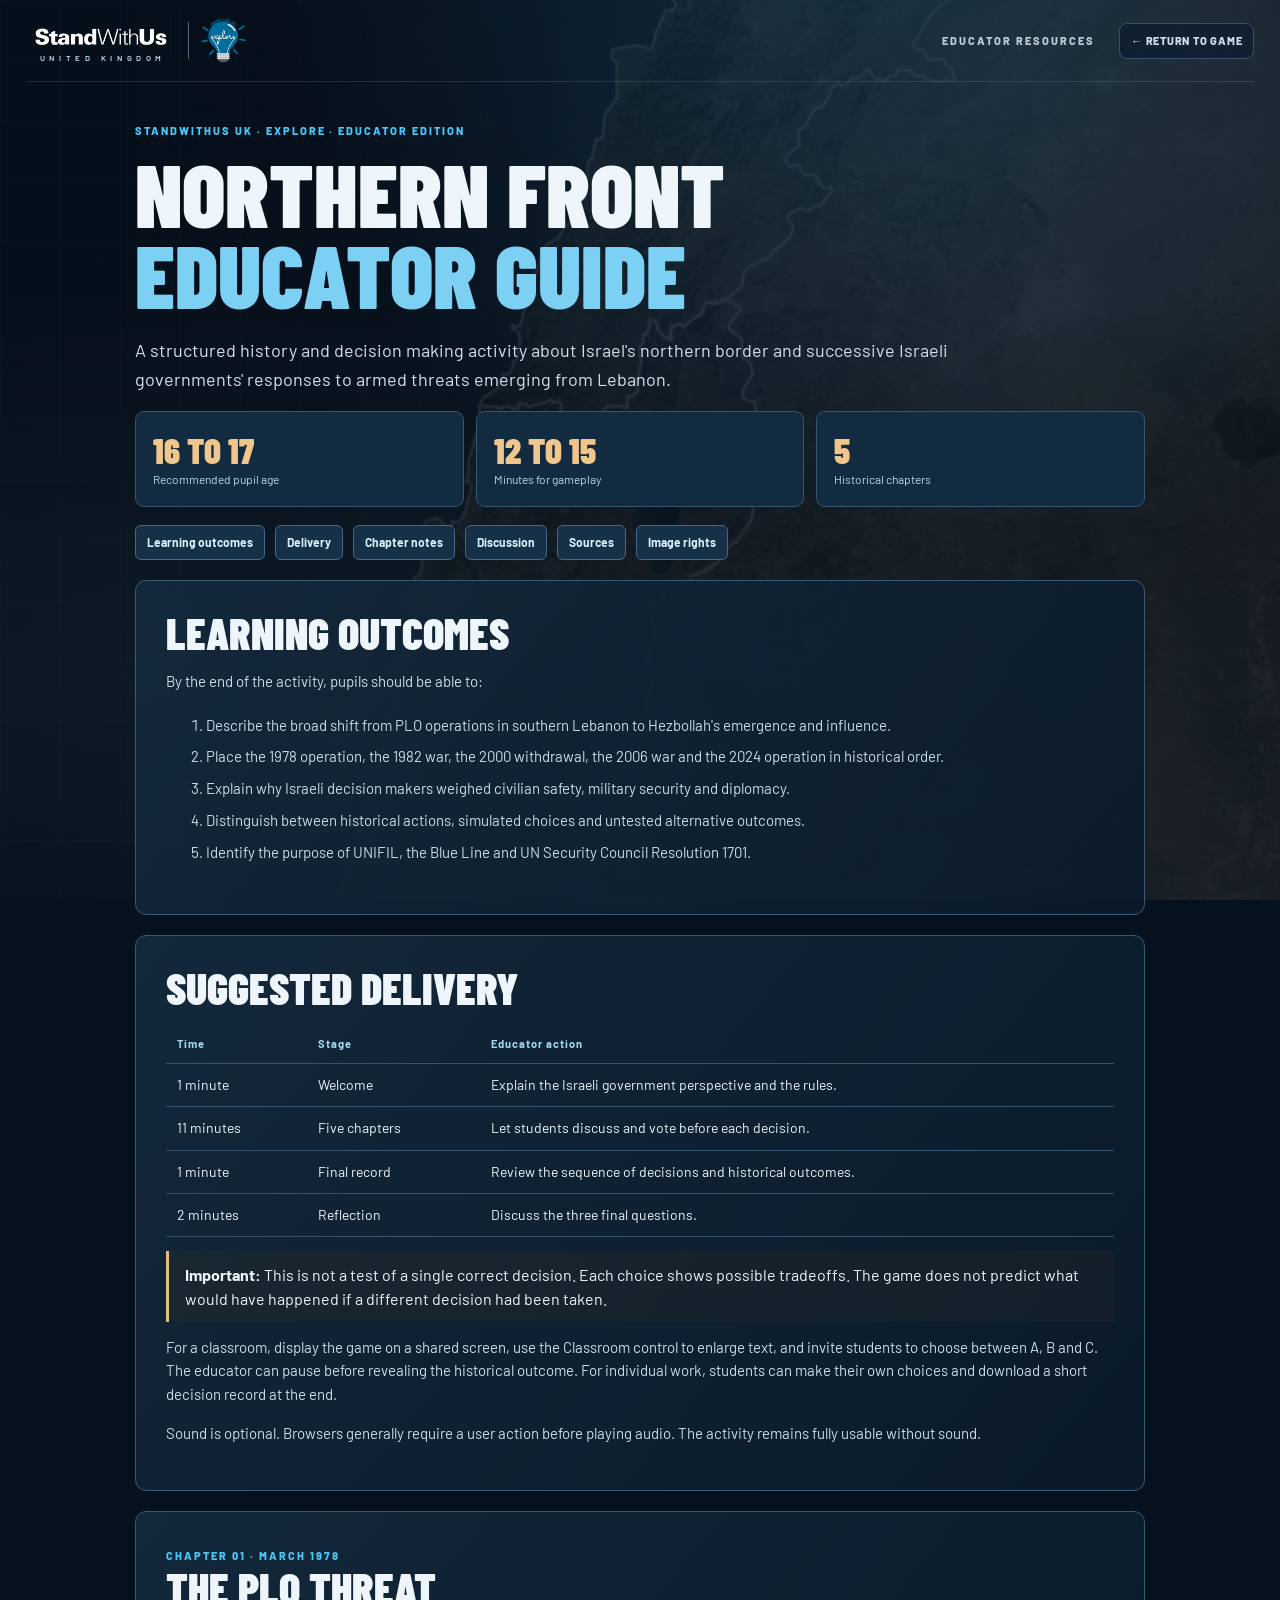
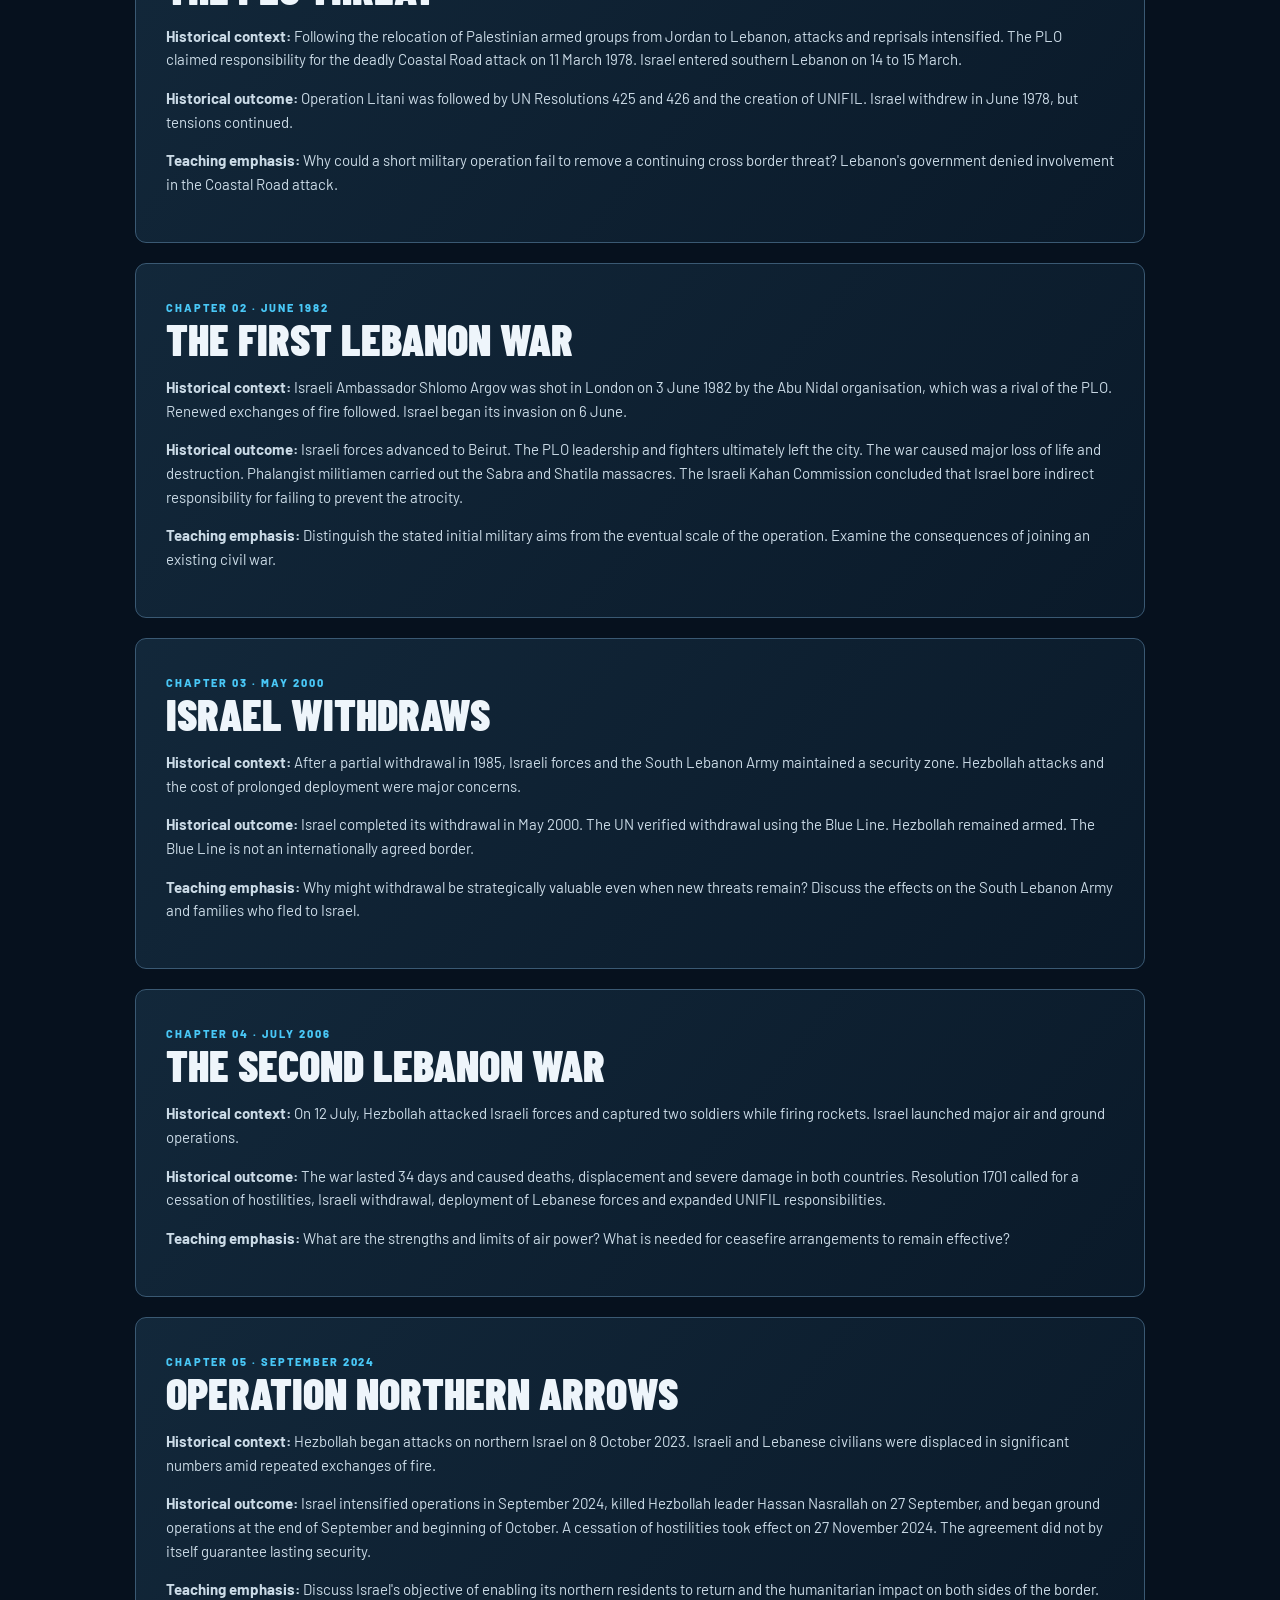
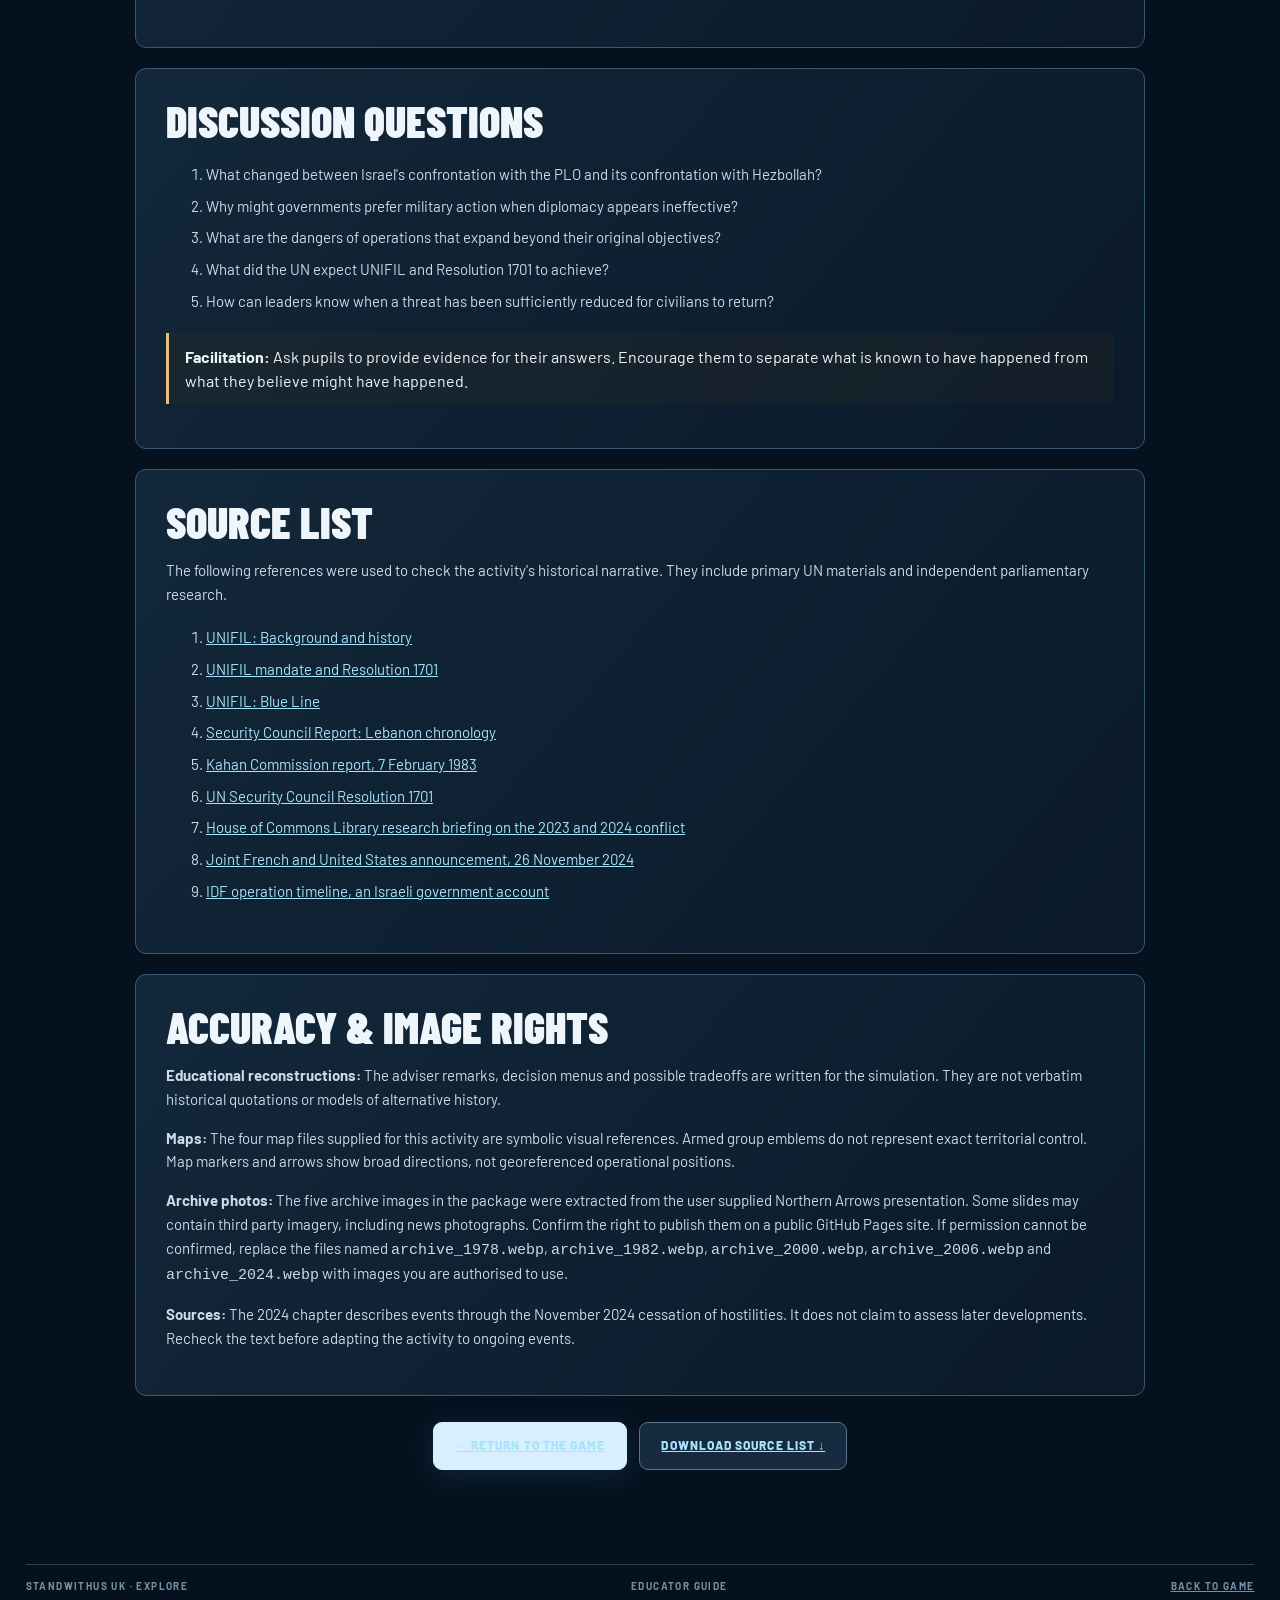
==== educator_guide.html @ c3f3b5a6 "Build Northern Front Security Cabinet game Build Northern Front Security Cabinet interactive game" ====
<!doctype html>
<html lang="en-GB"><head><meta charset="utf-8"><meta name="viewport" content="width=device-width,initial-scale=1"><meta name="theme-color" content="#06111e"><title>Educator Guide | Northern Front</title><link rel="stylesheet" href="styles.css"><style>
.guide{max-width:1040px;margin:0 auto;padding:35px 15px 70px}.guide h1{font:900 clamp(57px,7vw,95px)/.9 var(--display);text-transform:uppercase;margin:12px 0 23px}.guide h1 span{color:#7cd0f3}.guide h2{font:900 clamp(32px,4vw,44px)/1 var(--display);text-transform:uppercase;margin:0 0 15px}.guide h3{font:800 26px var(--display);text-transform:uppercase;margin:8px 0}.guide .lead{font-size:18px;color:#d3e2ee;max-width:850px}.guide .panel{border:1px solid #3a5973;background:linear-gradient(130deg,#142a3deb,#0b1b2be9);border-radius:11px;margin:20px 0;padding:clamp(19px,3vw,30px)}.guide p,.guide li{font-size:15px;color:#cbdbe7;line-height:1.58}.guide li{padding:4px 0}.guide a{color:#a5e4fc;overflow-wrap:anywhere}.guide a:hover{color:white}.guide .mini{color:#a4b7c7;font-size:12px}.guide-grid{display:grid;grid-template-columns:repeat(3,1fr);gap:12px}.guide-box{border:1px solid #35566e;border-radius:9px;padding:17px;background:#122b40}.guide-box strong{font:900 35px var(--display);color:#f0c68d}.guide-box span{display:block;color:#bdd4e6;font-size:12px}.guide-callout{border-left:3px solid #e2bd7c;background:#372d223b;padding:12px 16px;margin:14px 0}.guide table{width:100%;border-collapse:collapse}.guide th,.guide td{border-bottom:1px solid #37536b;text-align:left;padding:11px;font-size:14px;vertical-align:top}.guide th{color:#a2d9ef;font-size:11px;letter-spacing:.09em}.guide .navbox{display:flex;gap:10px;flex-wrap:wrap;margin:18px 0}.guide .navbox a{border:1px solid #456985;background:#153047;border-radius:6px;text-decoration:none;color:#daedfa;padding:8px 11px;font-size:12px;font-weight:700}.guide section[id]{scroll-margin-top:25px}@media(max-width:670px){.guide-grid{grid-template-columns:1fr}.guide th,.guide td{padding:8px;font-size:12px}}
</style></head><body><div class="scene-backdrop" aria-hidden="true"></div><header class="site-header"><a class="brand" href="index.html"><div class="brand-logo"><img src="assets/swu_logo_white.png" alt="StandWithUs"><small>UNITED KINGDOM</small></div><span class="brand-separator"></span><img class="explore-logo" src="assets/explore_logo.png" alt="Explore"></a><div class="header-right"><span class="mission-label">EDUCATOR RESOURCES</span><a class="header-tool" href="index.html">← RETURN TO GAME</a></div></header><main class="guide">
<span class="eyebrow">STANDWITHUS UK · EXPLORE · EDUCATOR EDITION</span><h1>NORTHERN FRONT<br><span>EDUCATOR GUIDE</span></h1><p class="lead">A structured history and decision making activity about Israel's northern border and successive Israeli governments' responses to armed threats emerging from Lebanon.</p>
<div class="guide-grid"><div class="guide-box"><strong>16 TO 17</strong><span>Recommended pupil age</span></div><div class="guide-box"><strong>12 TO 15</strong><span>Minutes for gameplay</span></div><div class="guide-box"><strong>5</strong><span>Historical chapters</span></div></div>
<div class="navbox"><a href="#learning">Learning outcomes</a><a href="#delivery">Delivery</a><a href="#chapters">Chapter notes</a><a href="#questions">Discussion</a><a href="#sources">Sources</a><a href="#rights">Image rights</a></div>
<section class="panel" id="learning"><h2>LEARNING OUTCOMES</h2><p>By the end of the activity, pupils should be able to:</p><ol><li>Describe the broad shift from PLO operations in southern Lebanon to Hezbollah's emergence and influence.</li><li>Place the 1978 operation, the 1982 war, the 2000 withdrawal, the 2006 war and the 2024 operation in historical order.</li><li>Explain why Israeli decision makers weighed civilian safety, military security and diplomacy.</li><li>Distinguish between historical actions, simulated choices and untested alternative outcomes.</li><li>Identify the purpose of UNIFIL, the Blue Line and UN Security Council Resolution 1701.</li></ol></section>
<section class="panel" id="delivery"><h2>SUGGESTED DELIVERY</h2><table><thead><tr><th>Time</th><th>Stage</th><th>Educator action</th></tr></thead><tbody><tr><td>1 minute</td><td>Welcome</td><td>Explain the Israeli government perspective and the rules.</td></tr><tr><td>11 minutes</td><td>Five chapters</td><td>Let students discuss and vote before each decision.</td></tr><tr><td>1 minute</td><td>Final record</td><td>Review the sequence of decisions and historical outcomes.</td></tr><tr><td>2 minutes</td><td>Reflection</td><td>Discuss the three final questions.</td></tr></tbody></table><div class="guide-callout"><strong>Important:</strong> This is not a test of a single correct decision. Each choice shows possible tradeoffs. The game does not predict what would have happened if a different decision had been taken.</div><p>For a classroom, display the game on a shared screen, use the Classroom control to enlarge text, and invite students to choose between A, B and C. The educator can pause before revealing the historical outcome. For individual work, students can make their own choices and download a short decision record at the end.</p><p>Sound is optional. Browsers generally require a user action before playing audio. The activity remains fully usable without sound.</p></section>
<section id="chapters"><div class="panel"><span class="eyebrow">CHAPTER 01 · MARCH 1978</span><h2>THE PLO THREAT</h2><p><strong>Historical context:</strong> Following the relocation of Palestinian armed groups from Jordan to Lebanon, attacks and reprisals intensified. The PLO claimed responsibility for the deadly Coastal Road attack on 11 March 1978. Israel entered southern Lebanon on 14 to 15 March.</p><p><strong>Historical outcome:</strong> Operation Litani was followed by UN Resolutions 425 and 426 and the creation of UNIFIL. Israel withdrew in June 1978, but tensions continued.</p><p><strong>Teaching emphasis:</strong> Why could a short military operation fail to remove a continuing cross border threat? Lebanon's government denied involvement in the Coastal Road attack.</p></div>
<div class="panel"><span class="eyebrow">CHAPTER 02 · JUNE 1982</span><h2>THE FIRST LEBANON WAR</h2><p><strong>Historical context:</strong> Israeli Ambassador Shlomo Argov was shot in London on 3 June 1982 by the Abu Nidal organisation, which was a rival of the PLO. Renewed exchanges of fire followed. Israel began its invasion on 6 June.</p><p><strong>Historical outcome:</strong> Israeli forces advanced to Beirut. The PLO leadership and fighters ultimately left the city. The war caused major loss of life and destruction. Phalangist militiamen carried out the Sabra and Shatila massacres. The Israeli Kahan Commission concluded that Israel bore indirect responsibility for failing to prevent the atrocity.</p><p><strong>Teaching emphasis:</strong> Distinguish the stated initial military aims from the eventual scale of the operation. Examine the consequences of joining an existing civil war.</p></div>
<div class="panel"><span class="eyebrow">CHAPTER 03 · MAY 2000</span><h2>ISRAEL WITHDRAWS</h2><p><strong>Historical context:</strong> After a partial withdrawal in 1985, Israeli forces and the South Lebanon Army maintained a security zone. Hezbollah attacks and the cost of prolonged deployment were major concerns.</p><p><strong>Historical outcome:</strong> Israel completed its withdrawal in May 2000. The UN verified withdrawal using the Blue Line. Hezbollah remained armed. The Blue Line is not an internationally agreed border.</p><p><strong>Teaching emphasis:</strong> Why might withdrawal be strategically valuable even when new threats remain? Discuss the effects on the South Lebanon Army and families who fled to Israel.</p></div>
<div class="panel"><span class="eyebrow">CHAPTER 04 · JULY 2006</span><h2>THE SECOND LEBANON WAR</h2><p><strong>Historical context:</strong> On 12 July, Hezbollah attacked Israeli forces and captured two soldiers while firing rockets. Israel launched major air and ground operations.</p><p><strong>Historical outcome:</strong> The war lasted 34 days and caused deaths, displacement and severe damage in both countries. Resolution 1701 called for a cessation of hostilities, Israeli withdrawal, deployment of Lebanese forces and expanded UNIFIL responsibilities.</p><p><strong>Teaching emphasis:</strong> What are the strengths and limits of air power? What is needed for ceasefire arrangements to remain effective?</p></div>
<div class="panel"><span class="eyebrow">CHAPTER 05 · SEPTEMBER 2024</span><h2>OPERATION NORTHERN ARROWS</h2><p><strong>Historical context:</strong> Hezbollah began attacks on northern Israel on 8 October 2023. Israeli and Lebanese civilians were displaced in significant numbers amid repeated exchanges of fire.</p><p><strong>Historical outcome:</strong> Israel intensified operations in September 2024, killed Hezbollah leader Hassan Nasrallah on 27 September, and began ground operations at the end of September and beginning of October. A cessation of hostilities took effect on 27 November 2024. The agreement did not by itself guarantee lasting security.</p><p><strong>Teaching emphasis:</strong> Discuss Israel's objective of enabling its northern residents to return and the humanitarian impact on both sides of the border.</p></div></section>
<section class="panel" id="questions"><h2>DISCUSSION QUESTIONS</h2><ol><li>What changed between Israel's confrontation with the PLO and its confrontation with Hezbollah?</li><li>Why might governments prefer military action when diplomacy appears ineffective?</li><li>What are the dangers of operations that expand beyond their original objectives?</li><li>What did the UN expect UNIFIL and Resolution 1701 to achieve?</li><li>How can leaders know when a threat has been sufficiently reduced for civilians to return?</li></ol><div class="guide-callout"><strong>Facilitation:</strong> Ask pupils to provide evidence for their answers. Encourage them to separate what is known to have happened from what they believe might have happened.</div></section>
<section class="panel" id="sources"><h2>SOURCE LIST</h2><p>The following references were used to check the activity's historical narrative. They include primary UN materials and independent parliamentary research.</p><ol>
<li><a href="https://unifil.unmissions.org/en/background" target="_blank" rel="noopener">UNIFIL: Background and history</a></li>
<li><a href="https://unifil.unmissions.org/en/unifil-mandate" target="_blank" rel="noopener">UNIFIL mandate and Resolution 1701</a></li>
<li><a href="https://unifil.unmissions.org/en/unifil-operations" target="_blank" rel="noopener">UNIFIL: Blue Line</a></li>
<li><a href="https://www.securitycouncilreport.org/chronology/lebanon.php?print=true" target="_blank" rel="noopener">Security Council Report: Lebanon chronology</a></li>
<li><a href="https://www.palquest.org/en/node/9664" target="_blank" rel="noopener">Kahan Commission report, 7 February 1983</a></li>
<li><a href="https://digitallibrary.un.org/record/581053" target="_blank" rel="noopener">UN Security Council Resolution 1701</a></li>
<li><a href="https://commonslibrary.parliament.uk/research-briefings/cbp-10108/" target="_blank" rel="noopener">House of Commons Library research briefing on the 2023 and 2024 conflict</a></li>
<li><a href="https://www.elysee.fr/en/emmanuel-macron/2024/11/26/joint-statement-by-president-biden-and-president-macron-announcing-a-cessation-of-hostilities" target="_blank" rel="noopener">Joint French and United States announcement, 26 November 2024</a></li>
<li><a href="https://www.idf.il/en/mini-sites/idf-press-releases-israel-at-war/the-northern-front/a-timeline-of-operation-northern-arrows/" target="_blank" rel="noopener">IDF operation timeline, an Israeli government account</a></li>
</ol></section>
<section class="panel" id="rights"><h2>ACCURACY &amp; IMAGE RIGHTS</h2><p><strong>Educational reconstructions:</strong> The adviser remarks, decision menus and possible tradeoffs are written for the simulation. They are not verbatim historical quotations or models of alternative history.</p><p><strong>Maps:</strong> The four map files supplied for this activity are symbolic visual references. Armed group emblems do not represent exact territorial control. Map markers and arrows show broad directions, not georeferenced operational positions.</p><p><strong>Archive photos:</strong> The five archive images in the package were extracted from the user supplied Northern Arrows presentation. Some slides may contain third party imagery, including news photographs. Confirm the right to publish them on a public GitHub Pages site. If permission cannot be confirmed, replace the files named <code>archive_1978.webp</code>, <code>archive_1982.webp</code>, <code>archive_2000.webp</code>, <code>archive_2006.webp</code> and <code>archive_2024.webp</code> with images you are authorised to use.</p><p><strong>Sources:</strong> The 2024 chapter describes events through the November 2024 cessation of hostilities. It does not claim to assess later developments. Recheck the text before adapting the activity to ongoing events.</p></section>
<div class="final-actions"><a class="btn btn-primary" href="index.html">← RETURN TO THE GAME</a><a class="btn" href="SOURCES.md" download>DOWNLOAD SOURCE LIST ↓</a></div></main><footer class="site-footer"><span>STANDWITHUS UK · EXPLORE</span><span>EDUCATOR GUIDE</span><a href="index.html">BACK TO GAME</a></footer></body></html>
---- styles.css ----
@import url('https://fonts.googleapis.com/css2?family=Barlow+Condensed:wght@500;600;700;800;900&family=Barlow:wght@400;500;600;700;800&display=swap');
:root{color-scheme:dark;--ink:#eef5fb;--text:#d4e0ed;--muted:#93a4b9;--navy:#06111e;--panel:#101f30;--line:#284157;--cyan:#49c8f7;--gold:#e8bf76;--red:#f57978;--green:#89d4ad;--font:'Barlow',Arial,sans-serif;--display:'Barlow Condensed','Arial Narrow',Arial,sans-serif}
*{box-sizing:border-box}html{scroll-behavior:smooth}body{margin:0;min-height:100vh;font-family:var(--font);background:var(--navy);color:var(--ink);line-height:1.45;overflow-x:hidden}a{color:inherit}button,input{font:inherit}button{cursor:pointer}button:focus-visible,a:focus-visible,input:focus-visible{outline:3px solid var(--cyan);outline-offset:3px}button:disabled{cursor:not-allowed;opacity:.45}p,h1,h2,h3,h4{margin-top:0}p{color:var(--text)}.scene-backdrop{position:fixed;inset:0;z-index:-1;pointer-events:none;background:radial-gradient(ellipse at 70% -12%,rgba(38,118,167,.25),transparent 50%),radial-gradient(ellipse at 10% 75%,rgba(70,102,113,.12),transparent 40%),linear-gradient(90deg,rgba(5,15,26,.92),rgba(5,15,26,.82)),url('assets/map_base.webp') center center/cover no-repeat}.scene-backdrop:after{content:'';position:absolute;inset:0;opacity:.22;background-image:linear-gradient(rgba(109,161,193,.12) 1px,transparent 1px),linear-gradient(90deg,rgba(109,161,193,.12) 1px,transparent 1px);background-size:60px 60px;mask-image:linear-gradient(to right,black,transparent 85%)}
.site-header{width:min(1580px,96%);margin:0 auto;display:flex;justify-content:space-between;align-items:center;min-height:82px;gap:18px;border-bottom:1px solid rgba(130,176,206,.18);position:relative;z-index:3}.brand{display:flex;align-items:center;gap:12px;text-decoration:none;min-width:0}.brand-logo{width:150px;display:flex;flex-direction:column;justify-content:center;align-items:center;gap:0}.brand-logo img{width:100%;height:auto;display:block}.brand-logo small{font-size:8px;letter-spacing:.57em;text-indent:.57em;color:#c1e2fa;font-weight:600;line-height:1}.brand-separator{height:37px;border-left:1px solid #506980}.explore-logo{width:45px;height:53px;object-fit:contain}.header-right{display:flex;gap:10px;align-items:center}.mission-label,.eyebrow,.section-kicker,.micro-label{font-size:11px;font-weight:800;letter-spacing:.18em;color:var(--cyan)}.mission-label{color:#c0cbd6;white-space:nowrap;margin-right:14px}.live-dot{display:inline-block;width:7px;height:7px;border-radius:50%;background:#80dfa8;box-shadow:0 0 14px #77e9ac;margin-right:6px}.header-tool{border:1px solid #37516a;border-radius:8px;background:rgba(17,32,49,.9);color:#cfe0ed;font-size:11px;letter-spacing:.07em;font-weight:800;min-height:36px;padding:8px 11px;text-decoration:none;display:inline-flex;align-items:center;gap:5px}.header-tool:hover{background:#193148;border-color:#6f9bbb}.header-tool[aria-pressed=true]{background:#123c57;color:#a8e8ff;border-color:var(--cyan)}.site-footer{width:min(1580px,96%);margin:24px auto 0;border-top:1px solid #284157;padding:14px 0 22px;display:flex;justify-content:space-between;gap:16px;color:#758fa4;font-size:10px;font-weight:700;letter-spacing:.14em}.site-footer button{border:0;background:transparent;color:#a8c4d7;font-size:10px;font-weight:800;letter-spacing:.1em}.site-footer button:hover{color:white}
#app{width:min(1580px,96%);margin:0 auto;min-height:calc(100vh - 150px)}.btn{border:1px solid #55758f;border-radius:9px;padding:13px 21px;font-weight:800;text-transform:uppercase;letter-spacing:.09em;font-size:12px;color:#eef7fd;background:#162b40;display:inline-flex;align-items:center;justify-content:center;gap:9px;min-height:48px;transition:transform .15s,background .2s,border-color .2s;line-height:1.15}.btn:hover{transform:translateY(-2px);background:#23425e;border-color:#84b6d3}.btn:active{transform:translateY(0)}.btn-primary{background:#d8efff;color:#061523;border-color:#d8efff;box-shadow:0 5px 32px #55beff22}.btn-primary:hover{background:#fff;color:#051321}.btn-gold{background:#dcb66f;color:#191509;border-color:#ead39f}.btn-gold:hover{background:#ffe0a1;color:#191509}.btn-ghost{background:#071521a8}.btn-small{min-height:38px;padding:8px 13px;font-size:10px}.btn-wide{width:100%}.small-muted{font-size:12px;color:var(--muted)}.hidden{display:none!important}.max-content{max-width:700px}.divider{height:1px;background:#33465d;margin:20px 0}.pill{border:1px solid #3c5870;background:#13283b;border-radius:100px;padding:5px 9px;color:#bccfdd;font-size:10px;font-weight:800;letter-spacing:.07em;white-space:nowrap}.pill-blue{color:#9fe1fb;border-color:#377ba0;background:#10354d}.pill-red{color:#ffd1d1;border-color:#835058;background:#3d242c}.pill-green{color:#b5ead0;border-color:#467e66;background:#173f36}.pill-gold{color:#ffe3a8;border-color:#8f7449;background:#49391d}.info-card{border:1px solid var(--line);background:linear-gradient(155deg,#15293be9,#0c1b2bdc);border-radius:12px;padding:20px;box-shadow:0 18px 45px #0002}.info-card h3{font:800 22px/1.05 var(--display);text-transform:uppercase;letter-spacing:.035em}.info-card p:last-child{margin-bottom:0}
/* WELCOME */
.welcome{min-height:calc(100vh - 155px);display:grid;grid-template-columns:1.04fr .96fr;align-items:center;gap:2%;position:relative;padding:30px 1%}.welcome-copy{position:relative;z-index:2;max-width:760px;padding-bottom:40px}.welcome .kicker-line{display:flex;align-items:center;gap:12px;margin-bottom:22px}.kicker-line:before{content:'';height:2px;width:40px;background:var(--gold)}.welcome h1{font:900 clamp(76px,8vw,154px)/.82 var(--display);letter-spacing:-.018em;text-transform:uppercase;margin:0;text-shadow:0 15px 50px #000c}.welcome h1 span{display:block;color:#75cdf4}.welcome h2{font:800 clamp(27px,3vw,50px)/1 var(--display);letter-spacing:.08em;text-transform:uppercase;color:#e4bd80;margin:17px 0 20px}.welcome-intro{font-size:clamp(16px,1.28vw,21px);line-height:1.45;max-width:580px;color:#c4d7e4;margin-bottom:24px}.welcome .entry{display:flex;gap:10px;align-items:center;flex-wrap:wrap;margin-top:21px}.entry input{background:#0a1a2a;border:1px solid #49657e;border-radius:9px;padding:14px 16px;min-height:48px;color:white;min-width:195px;flex:1;max-width:260px;font-size:14px}.entry input::placeholder{color:#8b9db2}.welcome-points{display:flex;align-items:center;gap:8px;flex-wrap:wrap;margin-top:20px}.welcome-art{height:min(660px,69vw);min-height:410px;position:relative;display:flex;justify-content:center;align-items:center}.radar-halo{position:absolute;inset:7%;border:1px solid #46768b50;border-radius:50%;box-shadow:0 0 0 34px #42c7f708,0 0 0 85px #42c7f704;transform:rotate(-16deg)}.radar-halo:before,.radar-halo:after{content:'';position:absolute;inset:15%;border:1px dashed #62abc94e;border-radius:50%}.radar-halo:after{inset:33%;border-color:#8bdaff55}.welcome-map{position:absolute;width:99%;height:88%;object-fit:cover;object-position:49% center;border-radius:25px;opacity:.85;filter:saturate(.73) contrast(1.08);mask-image:radial-gradient(ellipse,black 29%,transparent 73%)}.welcome-map-alt{position:absolute;width:92%;height:88%;object-fit:cover;object-position:center;opacity:.24;filter:sepia(.55) hue-rotate(156deg) brightness(1.5);mask-image:radial-gradient(ellipse,black 22%,transparent 67%);animation:heroPulse 8s ease-in-out infinite}.hero-map-glow{position:absolute;inset:10%;background:radial-gradient(ellipse at center,rgba(59,137,166,.19),transparent 70%);pointer-events:none}.hero-disc{position:absolute;bottom:13%;left:8%;right:8%;height:26%;border-radius:50%;background:linear-gradient(175deg,#785c3d,#352719 55%,#0c1019 56%,#162a3a);transform:perspective(700px) rotateX(62deg);box-shadow:0 12px 20px #000b,0 0 0 11px #9d744441;filter:drop-shadow(0 22px 25px #0009)}.hero-disc:after{content:'';position:absolute;inset:8%;border-radius:50%;border:2px solid #c49b6e44}.hero-stamp{position:absolute;right:1%;top:9%;padding:10px 16px;border:2px solid #db9d63a6;color:#f8c48e;font:800 22px var(--display);letter-spacing:.11em;transform:rotate(9deg);opacity:.83;box-shadow:0 0 18px #0d1c33}.hero-data{position:absolute;bottom:5%;right:8%;background:#071b2ee9;border:1px solid #3b7ba1;padding:13px 18px;box-shadow:0 10px 20px #0007;border-radius:8px;color:#bbdeeb}.hero-data strong{font:800 24px var(--display);letter-spacing:.1em}.hero-data small{display:block;color:#8bb9cf;font-size:10px;letter-spacing:.14em}.hero-data .pulse{display:inline-block;border-radius:100%;width:8px;height:8px;background:#e66d76;margin-right:8px;animation:blink 1.8s infinite}
/* INTERLUDE */
.chapter-intro{max-width:1210px;margin:0 auto;padding:32px 0 25px}.chapter-intro .progress-top,.cabinet .progress-top,.reveal .progress-top{display:flex;justify-content:space-between;gap:12px;align-items:center;margin-bottom:22px}.progress-points{display:flex;gap:7px}.progress-point{height:5px;width:39px;border-radius:7px;background:#35506a}.progress-point.done{background:#4eafcf}.progress-point.current{background:#edc27f;box-shadow:0 0 12px #e3a65388}.intro-shell{border:1px solid #39516a;min-height:620px;border-radius:16px;background:linear-gradient(125deg,#071524de 32%,#0b2439b9 100%);position:relative;overflow:hidden;display:grid;grid-template-columns:1fr .93fr;box-shadow:0 32px 65px #0007}.intro-text{padding:clamp(25px,5.5vw,75px);position:relative;z-index:1;align-self:center}.chapter-number{font:900 80px/.9 var(--display);color:#78c9f1;opacity:.4;letter-spacing:.05em}.intro-text h1{font:900 clamp(52px,6.9vw,94px)/.92 var(--display);text-transform:uppercase;margin:14px 0;color:white}.intro-text p.lead{font-size:clamp(19px,2vw,25px);font-weight:600;color:#dce8f1;line-height:1.36}.intro-text .briefing-copy{max-width:580px;font-size:16px;color:#becdd8}.year-ribbon{display:flex;align-items:center;gap:12px;color:#eac48d;font:800 18px var(--display);letter-spacing:.15em}.year-ribbon:after{content:'';height:1px;flex:1;background:#bd94515c;max-width:150px}.intro-actions{margin-top:32px;display:flex;flex-wrap:wrap;gap:11px}.intro-visual{position:relative;min-height:400px}.intro-visual img{width:100%;height:100%;object-fit:cover;filter:saturate(.78);position:absolute;inset:0}.intro-visual:after{content:'';position:absolute;inset:0;background:linear-gradient(90deg,#071524 0%,transparent 38%),linear-gradient(0deg,#06111edb,transparent 40%)}.intro-visual .visual-caption{position:absolute;z-index:1;bottom:28px;left:35px;right:35px;text-shadow:0 3px 6px #0009}.visual-caption strong{font:800 30px var(--display);letter-spacing:.08em}.visual-caption span{display:block;color:#c2cedb;font-size:12px}
/* CABINET */
.cabinet{padding:25px 0 20px}.cabinet-title-row{display:flex;align-items:flex-end;justify-content:space-between;gap:20px;margin:7px 0 20px}.cabinet-title-row h1{font:900 clamp(43px,4.7vw,72px)/.95 var(--display);margin:5px 0;text-transform:uppercase}.cabinet-title-row .chapter-subtitle{font-size:14px;margin:0;color:#b2cbda}.cabinet-date{color:#e4bd7f;font:900 clamp(45px,4.8vw,69px)/1 var(--display);letter-spacing:.02em;white-space:nowrap}.cabinet-layout{display:grid;grid-template-columns:260px minmax(0,1fr) 308px;gap:14px;align-items:start}.cabinet-col{display:flex;flex-direction:column;gap:13px}.dossier{padding:19px;border:1px solid #35506a;background:linear-gradient(160deg,#162739ea,#0a1827f0);border-radius:12px}.dossier h3{font:800 26px/.95 var(--display);margin:8px 0 13px;text-transform:uppercase}.dossier .item{padding:12px 0;border-top:1px solid #31465a;display:flex;align-items:start;gap:9px;color:#c8d5e0;font-size:13px}.dossier .item b{color:#75d0ee;font-size:10px;letter-spacing:.1em;padding-top:3px}.contextphoto{position:relative;overflow:hidden;border:1px solid #38506a;border-radius:10px;background:#0e2033}.contextphoto img{height:145px;width:100%;object-fit:cover;display:block;filter:saturate(.78) contrast(1.05)}.contextphoto .captionbar{background:#0c1b29;padding:10px 12px;color:#a6b9cb;font-size:11px}.intel-tag{display:inline-flex;background:#664e2f52;border:1px solid #987c5259;color:#e2bf83;padding:4px 8px;border-radius:3px;font-size:10px;letter-spacing:.12em;font-weight:800}.map-display{border:1px solid #49677d;padding:8px;background:#05111f;border-radius:13px;box-shadow:0 15px 35px #0005;position:relative}.map-header{display:flex;justify-content:space-between;align-items:center;gap:8px;padding:6px 8px 11px}.map-header strong{font:800 17px var(--display);letter-spacing:.14em}.map-header span{font-size:10px;font-weight:700;letter-spacing:.09em;color:#91b1c6}.map-frame{position:relative;aspect-ratio:2048/1152;overflow:hidden;background:#1b2831;border:1px solid #2c536c;border-radius:5px}.map-frame img{position:absolute;inset:0;width:100%;height:100%;object-fit:cover}.map-frame .map-overlay-image{opacity:0;transition:opacity .6s ease;filter:brightness(.94)}.map-frame.organisation .map-overlay-image{opacity:1}.map-vignette{position:absolute;inset:0;background:linear-gradient(0deg,#041425ae,transparent 45%),radial-gradient(ellipse at center,transparent 54%,#07121a80);pointer-events:none}.map-scan{position:absolute;top:0;left:0;right:0;height:2px;background:linear-gradient(90deg,transparent,#93dff599,transparent);box-shadow:0 0 14px #66d2ff70;animation:scan 8s linear infinite;pointer-events:none}.map-label{position:absolute;z-index:3;font-size:clamp(8px,1.05vw,13px);letter-spacing:.15em;font-weight:800;color:#eefaff;text-shadow:0 2px 6px #000,0 2px 8px #000;background:#031522b8;border:1px solid #7bc6dd60;padding:3px 6px;border-radius:3px;white-space:nowrap}.map-label.lebanon{left:41%;top:14%}.map-label.israel{left:31%;top:68%}.map-pin{position:absolute;z-index:4;transform:translate(-50%,-50%);width:15px;height:15px;border:2px solid #f9a087;border-radius:50%;background:#f26f67;box-shadow:0 0 0 5px #ef71742a,0 0 23px #fa6b63}.map-pin:before{content:'';position:absolute;inset:-12px;border:1px solid #fba7a266;border-radius:50%;animation:ripple 2.5s infinite}.map-pin:after{content:attr(data-label);position:absolute;top:20px;left:8px;min-width:max-content;background:#091827ed;border:1px solid #a46762aa;color:#ffe6e0;font-size:9px;padding:3px 6px;letter-spacing:.08em;font-weight:800;white-space:nowrap}.map-pin.blue{background:#63c9ef;border-color:#b6ebff;box-shadow:0 0 0 5px #4abcea2b,0 0 22px #67c5f0}.map-pin.blue:before{border-color:#67c5f099}.map-pin.blue:after{border-color:#488cb1;color:#e0f7ff}.map-pin.gold{background:#e9be79;border-color:#fff0c9;box-shadow:0 0 0 5px #c6a36530}.map-pin.gold:before{border-color:#e9be7999}.map-pin.gold:after{border-color:#ba995a;color:#fff1db}.map-legend{display:flex;align-items:center;justify-content:space-between;gap:8px;padding:9px 4px 4px;flex-wrap:wrap}.map-legend .map-note{font-size:10px;color:#8da4ba}.segmented{display:inline-flex;border:1px solid #385973;border-radius:7px;padding:2px;background:#11273a;gap:3px}.segmented button{border:0;border-radius:5px;padding:6px 9px;background:transparent;color:#adc0d0;font-size:10px;font-weight:800}.segmented button.active{background:#cdefff;color:#08253b}.map-cue{margin:9px 1px 0;display:flex;gap:8px;color:#bccfe2;font-size:12px;align-items:flex-start;padding:9px 11px;border-left:3px solid #c49b69;background:#1a2837;border-radius:0 5px 5px 0}.map-cue b{color:#eed1a0;white-space:nowrap}.map-frame.map-anim-enter .map-pin{animation:pinEntry .55s both}.map-frame.map-anim-enter .map-pin:nth-of-type(2){animation-delay:.15s}.map-frame.map-anim-enter .map-pin:nth-of-type(3){animation-delay:.3s}
.adviser{border:1px solid #35536c;background:linear-gradient(155deg,#12283b,#0a1827);border-radius:11px;padding:16px;box-shadow:0 9px 25px #0003}.adviser.military{border-top:3px solid #7bd2f4}.adviser.diplomatic{border-top:3px solid #e5c58f}.advisor-head{display:flex;gap:12px;align-items:center;margin-bottom:10px}.advisor-avatar{height:50px;width:50px;flex:none;display:grid;place-items:center;border-radius:8px;color:#d6edff;font:900 21px var(--display);border:1px solid #537d92;background:linear-gradient(145deg,#376581,#102638)}.adviser.diplomatic .advisor-avatar{color:#fff1d0;border-color:#94724a;background:linear-gradient(145deg,#755d3c,#231e1b)}.adviser h3{font:800 19px/.95 var(--display);text-transform:uppercase;margin:2px 0 5px}.adviser .advisor-role{font-size:10px;color:#9aaec2;letter-spacing:.04em}.adviser p{margin:0;color:#e1eaf0;font-size:14px;line-height:1.4}.adviser p:before{content:'“';font-family:Georgia,serif;font-size:26px;color:#b5dfff;margin-right:3px}.advisor-foot{font-size:10px;color:#8da5b8;margin-top:12px}.cabinet-task{margin-top:11px;border:1px solid #52617a;border-radius:10px;padding:15px;background:linear-gradient(125deg,#203448dd,#102335d9)}.cabinet-task strong{font:800 21px var(--display);text-transform:uppercase}.cabinet-task p{margin:6px 0 0;font-size:13px}.decision-area{margin-top:16px;border-radius:12px;border:1px solid #44647c;background:linear-gradient(110deg,#10283eee,#091b2aeb);padding:18px}.decision-heading{display:flex;gap:13px;align-items:center;justify-content:space-between;margin-bottom:14px}.decision-heading h2{font:800 clamp(26px,2.6vw,35px)/1 var(--display);margin:3px 0 0;text-transform:uppercase}.decision-grid{display:grid;grid-template-columns:repeat(3,1fr);gap:10px}.decision-choice{text-align:left;background:#152d42;border:1px solid #3d5870;padding:15px;min-height:130px;border-radius:8px;display:flex;flex-direction:column;gap:10px;color:#edf7ff;transition:.18s ease;position:relative}.decision-choice:hover{background:#24465f;border-color:#91cde9;box-shadow:0 0 0 2px #4ccaff1a;transform:translateY(-3px)}.choice-letter{width:30px;height:30px;display:grid;place-items:center;background:#d0eefe;color:#072337;font:900 19px var(--display);border-radius:5px}.decision-choice strong{font:800 21px/1.02 var(--display);text-transform:uppercase}.decision-choice small{font:500 12px/1.35 var(--font);color:#abc5d6}.cabinet-warning{font-size:11px;color:#95adbf;margin:10px 0 0}.room-etching{position:absolute;inset:0;pointer-events:none;z-index:-1}
/* CONSEQUENCE + REVEAL */
.consequence,.reveal,.final-screen{max-width:1240px;margin:auto;padding:26px 0 35px}.result-topline{display:flex;justify-content:space-between;align-items:center;gap:10px;margin:0 0 26px}.result-heading{font:900 clamp(55px,6vw,88px)/.9 var(--display);text-transform:uppercase;margin:12px 0;color:#f3faff}.result-heading em{font-style:normal;color:#e1be81}.result-intro{font-size:18px;color:#c4d5e1;max-width:850px}.decision-recap{padding:17px 20px;background:#162e42;border:1px solid #4c7287;border-radius:9px;max-width:900px;margin:22px 0}.decision-recap strong{display:block;color:#a1cfe7;font-size:10px;letter-spacing:.18em;margin-bottom:6px}.decision-recap p{font:800 25px/1.1 var(--display);text-transform:uppercase;margin:0;color:#f5fdff}.impact-grid{display:grid;grid-template-columns:repeat(3,1fr);gap:12px;margin:22px 0}.impact{padding:18px;border:1px solid #43596c;background:#102334d9;border-radius:10px;min-height:165px}.impact .impact-head{font-size:11px;letter-spacing:.11em;font-weight:800;color:#a4c1d5;display:flex;align-items:center;justify-content:space-between;gap:7px}.impact .impact-head b{font-size:24px;color:#ecba7e}.impact.safety .impact-head b{color:#7dd7bc}.impact.security .impact-head b{color:#a9dcff}.impact p{margin:12px 0 0;font-size:15px;color:#d8e5ef}.result-note{border-left:3px solid #cb9d5c;padding:10px 14px;background:#17293b;color:#afc4d3;font-size:13px;margin:20px 0}.result-actions{display:flex;gap:12px;flex-wrap:wrap;margin-top:20px}.reveal-grid{display:grid;grid-template-columns:1fr .77fr;gap:20px;align-items:start}.history-sheet{padding:24px;border:1px solid #3e5d71;border-radius:12px;background:linear-gradient(150deg,#142d41ee,#0d1a2ae8)}.history-head{display:flex;align-items:center;gap:11px;margin-bottom:18px}.history-head h2{font:900 33px/.95 var(--display);margin:0;text-transform:uppercase}.history-bullet{display:flex;gap:14px;padding:16px 0;border-top:1px solid #355065}.history-bullet b{font:900 30px var(--display);color:#edc88f;min-width:35px}.history-bullet p{font-size:15px;margin:3px 0 0}.history-takeaway{border-left:3px solid #7fcfe6;padding:11px 15px;background:#0c2a3e;margin-top:16px;color:#e0eaf3;font-size:14px}.history-image{border:1px solid #4f6777;border-radius:10px;overflow:hidden;background:#081b2c}.history-image img{width:100%;aspect-ratio:16/10;object-fit:cover;display:block}.history-image .image-caption{font-size:12px;color:#a8c0d0;padding:10px 12px}.reveal-links{padding:20px;border:1px solid #33516b;border-radius:10px;margin-top:15px;background:#0c2134}.reveal-links a{display:block;color:#a1def9;margin-top:8px;font-size:13px;text-underline-offset:3px}.reveal-actions{margin-top:22px;display:flex;flex-wrap:wrap;gap:12px}
/* FINAL */
.final-hero{text-align:center;max-width:900px;margin:12px auto 30px}.final-hero h1{font:900 clamp(57px,7vw,108px)/.88 var(--display);text-transform:uppercase;margin:12px 0}.final-hero h1 span{color:#82d1f0}.final-hero p{font-size:18px}.final-timeline{display:grid;grid-template-columns:repeat(5,1fr);gap:10px}.final-step{border:1px solid #3e5c73;border-top:3px solid #bf9d65;background:#10263b;border-radius:8px;padding:16px}.final-step .final-year{font:900 39px var(--display);color:#e6c590}.final-step h3{font:800 21px/.96 var(--display);text-transform:uppercase;margin:2px 0 13px}.final-step strong{font-size:10px;color:#92b6d0;letter-spacing:.1em}.final-step p{font-size:12px;color:#d5e2ec;margin:3px 0 12px}.final-questions{margin:22px 0;border:1px solid #45637d;border-radius:12px;padding:20px;background:#101f30}.final-questions h2{font:800 29px var(--display);text-transform:uppercase}.final-questions ol{color:#dce7f1;font-size:15px;padding-left:23px}.final-questions li{padding:5px 0}.final-actions{display:flex;justify-content:center;gap:12px;flex-wrap:wrap;margin-top:26px}
/* MODALS */
.modal-root:empty{display:none}.modal-root{position:fixed;inset:0;z-index:200;background:#020812e8;backdrop-filter:blur(8px);overflow:auto;padding:18px;display:grid;place-items:center}.dialog{position:relative;width:min(720px,100%);border:1px solid #57839b;border-radius:13px;padding:clamp(23px,4vw,42px);background:linear-gradient(135deg,#173044,#081524);box-shadow:0 20px 90px #000b;max-height:min(90vh,850px);overflow:auto}.dialog h2{font:900 48px/.95 var(--display);margin:8px 0 20px;text-transform:uppercase}.dialog p,.dialog li{color:#cbdae5;font-size:15px}.dialog li{margin:11px 0}.dialog .close-modal{position:absolute;right:14px;top:14px;border:1px solid #59798e;background:#19384b;color:white;width:35px;height:35px;border-radius:5px;font-size:22px;display:grid;place-items:center}.dialog .action-row{margin-top:24px;display:flex;gap:10px;flex-wrap:wrap}.dialog a{color:#9be1ff}
/* CLASSROOM / RESPONSIVENESS */
.classroom{--font:'Barlow',Arial,sans-serif}.classroom .cabinet-layout{grid-template-columns:240px minmax(0,1fr) 305px}.classroom .adviser p{font-size:17px}.classroom .decision-choice strong{font-size:25px}.classroom .decision-choice small{font-size:14px}.classroom .dossier .item{font-size:15px}.classroom .cabinet-task p{font-size:15px}
@keyframes scan{0%{top:-2%}100%{top:102%}}@keyframes ripple{0%{transform:scale(.4);opacity:.8}100%{transform:scale(1.7);opacity:0}}@keyframes blink{0%,100%{opacity:.45}50%{opacity:1}}@keyframes heroPulse{0%,100%{opacity:.14}50%{opacity:.29}}@keyframes pinEntry{from{opacity:0;transform:translate(-50%,-50%) scale(.2)}to{opacity:1;transform:translate(-50%,-50%) scale(1)}}@keyframes enter{from{opacity:0;transform:translateY(16px)}to{opacity:1;transform:translateY(0)}}.appear{animation:enter .5s ease both}
@media(max-width:1260px){.cabinet-layout{grid-template-columns:220px minmax(0,1fr) 265px}.dossier{padding:14px}.decision-choice{padding:12px}.decision-choice strong{font-size:18px}.adviser{padding:13px}.adviser p{font-size:12px}.cabinet-title-row h1{font-size:56px}.classroom .cabinet-layout{grid-template-columns:205px minmax(0,1fr) 265px}}
@media(max-width:990px){.mission-label{display:none}.site-header{min-height:70px}.cabinet-layout,.classroom .cabinet-layout{grid-template-columns:minmax(0,1fr) 280px}.intel-col{grid-column:1/-1;display:grid;grid-template-columns:1fr 200px}.map-col{grid-column:1}.adviser-col{grid-column:2}.decision-grid{grid-template-columns:1fr}.decision-choice{min-height:0;flex-direction:row;align-items:center}.decision-choice .choice-text{display:flex;flex-direction:column;gap:3px}.decision-choice strong{font-size:21px}.decision-area{padding:14px}.welcome h1{font-size:92px}.welcome-art{min-height:380px}.final-timeline{grid-template-columns:repeat(3,1fr)}}
@media(max-width:700px){.site-header{width:94%;gap:8px}.brand-logo{width:115px}.brand-logo small{font-size:6px}.brand-separator{height:28px}.explore-logo{width:32px;height:41px}.header-right{gap:5px}.header-tool{min-height:32px;padding:5px 8px;font-size:13px}.header-tool span,.header-tool.help-link{font-size:12px}.header-tool.help-link span,.header-tool .room-word,.header-tool .sound-word{display:none}.site-footer{flex-wrap:wrap;font-size:9px;gap:9px}#app{width:94%}.welcome{grid-template-columns:1fr;min-height:0;padding:38px 0 15px}.welcome-copy{padding:0;order:1}.welcome .kicker-line{margin-bottom:17px}.welcome h1{font-size:clamp(73px,17vw,109px)}.welcome h2{font-size:33px}.welcome-intro{font-size:16px;margin-bottom:10px}.welcome-art{order:0;height:190px;min-height:190px;overflow:hidden;margin-bottom:12px}.hero-disc{display:none}.hero-stamp{top:9%;font-size:14px}.hero-data{bottom:6%;padding:5px 9px}.hero-data strong{font-size:15px}.hero-data small{font-size:7px}.welcome-map{height:160%;width:100%;object-position:center}.welcome-map-alt{height:160%}.welcome .entry input{max-width:none;min-width:0;width:100%}.welcome .entry .btn{flex:1;width:100%}.welcome-points{margin-top:12px}.intro-shell{grid-template-columns:1fr;min-height:0}.intro-text{padding:28px 22px;order:2}.intro-visual{order:1;min-height:190px}.intro-visual img{object-position:center 35%}.intro-visual:after{background:linear-gradient(0deg,#061423,transparent 67%)}.intro-visual .visual-caption{left:18px;bottom:15px}.visual-caption strong{font-size:23px}.intro-text h1{font-size:62px}.intro-text .briefing-copy{font-size:15px}.chapter-number{font-size:39px}.intro-text p.lead{font-size:20px}.chapter-intro,.cabinet,.reveal,.consequence,.final-screen{padding-top:16px}.progress-top{margin-bottom:15px!important}.cabinet-title-row h1{font-size:47px}.cabinet-title-row .chapter-subtitle{font-size:12px}.cabinet-date{font-size:42px}.cabinet-layout,.classroom .cabinet-layout{grid-template-columns:1fr;gap:11px}.intel-col{grid-column:1;display:block}.intel-col .dossier{padding:13px}.dossier h3{font-size:23px}.dossier .item{padding:7px 0;font-size:12px}.intel-col .contextphoto{display:none}.map-col{grid-column:1}.adviser-col{grid-column:1;display:grid;grid-template-columns:repeat(2,1fr);gap:8px}.adviser{padding:10px}.advisor-head{gap:7px}.advisor-avatar{width:33px;height:33px;font-size:15px}.adviser h3{font-size:16px}.adviser .advisor-role{font-size:9px}.adviser p{font-size:12px}.advisor-foot{font-size:9px}.map-header strong{font-size:14px}.map-label{font-size:8px}.map-pin{width:10px;height:10px}.map-pin:after{font-size:7px;top:14px;left:3px}.map-legend .map-note{font-size:9px}.decision-choice{padding:11px;gap:9px}.decision-choice strong{font-size:19px}.decision-choice small{font-size:11px}.decision-heading h2{font-size:27px}.impact-grid{grid-template-columns:1fr}.impact{min-height:0;padding:13px}.impact p{font-size:14px}.result-heading{font-size:55px}.reveal-grid{grid-template-columns:1fr}.history-sheet{padding:17px}.history-head h2{font-size:28px}.final-timeline{grid-template-columns:1fr}.final-step{padding:12px}.final-step .final-year{font-size:30px}.final-step h3{font-size:21px}.final-hero h1{font-size:66px}.final-hero p{font-size:16px}.result-actions .btn,.reveal-actions .btn,.final-actions .btn{width:100%}}
@media(prefers-reduced-motion:reduce){*,*:before,*:after{animation-duration:.01ms!important;animation-iteration-count:1!important;transition-duration:.01ms!important;scroll-behavior:auto!important}}
/* Decision headings and descriptions remain separated on desktop as well as mobile. */
.choice-text{display:flex;flex-direction:column;gap:6px}
/* Arrows illustrate the overall direction of a historical development, not troop positions. */
.map-routes{position:absolute;inset:0;width:100%;height:100%;pointer-events:none;z-index:2;overflow:visible}
.map-routes path{fill:none;stroke:#ecb979;stroke-width:3;stroke-linecap:round;stroke-dasharray:10 9;filter:drop-shadow(0 0 7px #ffd797);animation:routeFlow 14s linear infinite}
.map-routes path.return{stroke:#9fdef5;filter:drop-shadow(0 0 7px #66cfff)}
.map-routes circle{fill:#f5ddae;stroke:#0b1622;stroke-width:2;animation:blink 2.8s infinite}
@keyframes routeFlow{to{stroke-dashoffset:-190}}
/* Dim boardroom setting behind the live cabinet interface. */
body[data-screen="cabinet"] .scene-backdrop{background:linear-gradient(90deg,rgba(4,15,27,.82),rgba(4,15,27,.76)),url('assets/cabinet_room.svg') center top/cover no-repeat}
body[data-screen="consequence"] .scene-backdrop,body[data-screen="reveal"] .scene-backdrop{background:linear-gradient(90deg,rgba(4,15,27,.84),rgba(4,15,27,.79)),url('assets/cabinet_room.svg') center center/cover no-repeat}
@media(max-width:700px){
 .welcome h1{font-size:clamp(62px,15.7vw,88px)}
 .welcome .entry{display:grid;grid-template-columns:1fr 1fr;gap:9px;align-items:stretch}
 .welcome .entry input{grid-column:1/-1;width:100%;max-width:none}
 .welcome .entry .btn{width:100%;min-height:50px;padding:12px 9px}
 .welcome-art .hero-stamp{font-size:11px;right:0}
}
.map-frame .map-overlay-amal{opacity:0;transition:opacity .6s ease;filter:brightness(.92)}
.map-frame.amal .map-overlay-amal{opacity:1}
@media(max-width:700px){.segmented button{font-size:9px;padding:6px 7px}}
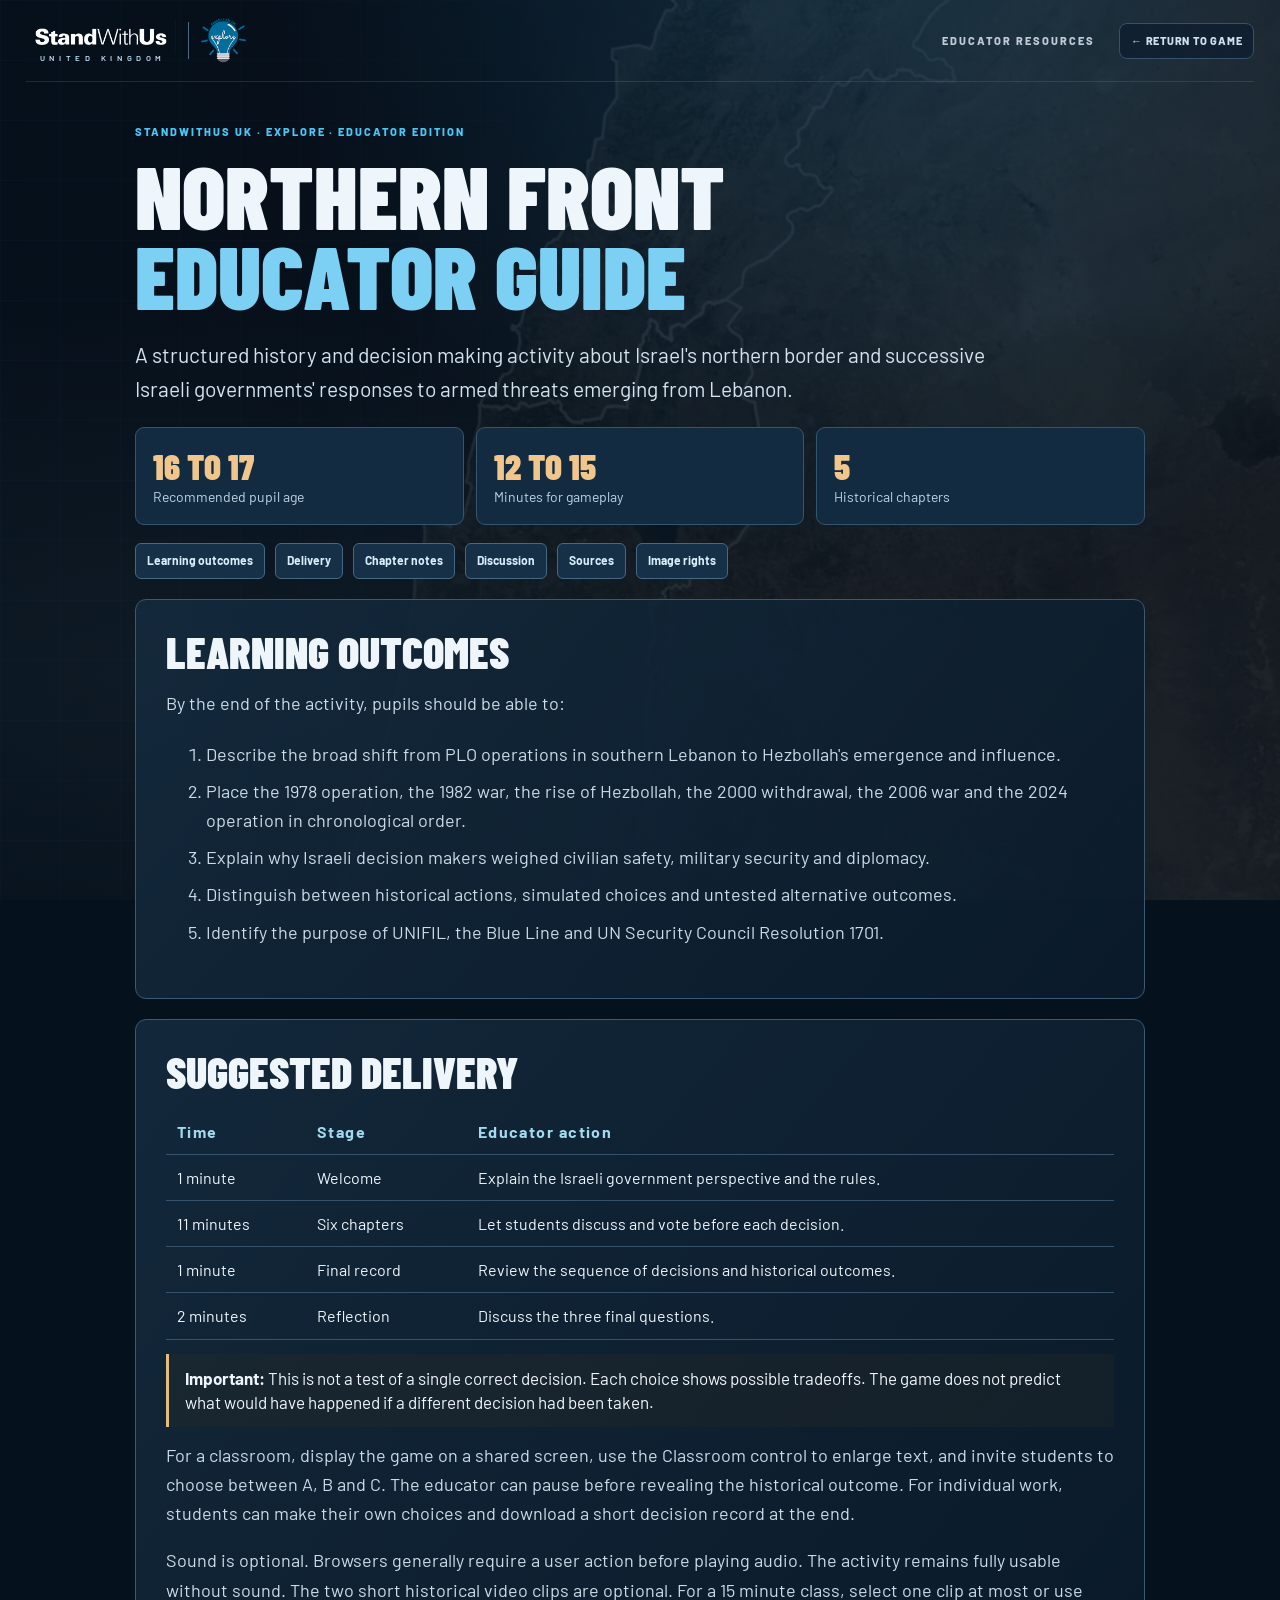
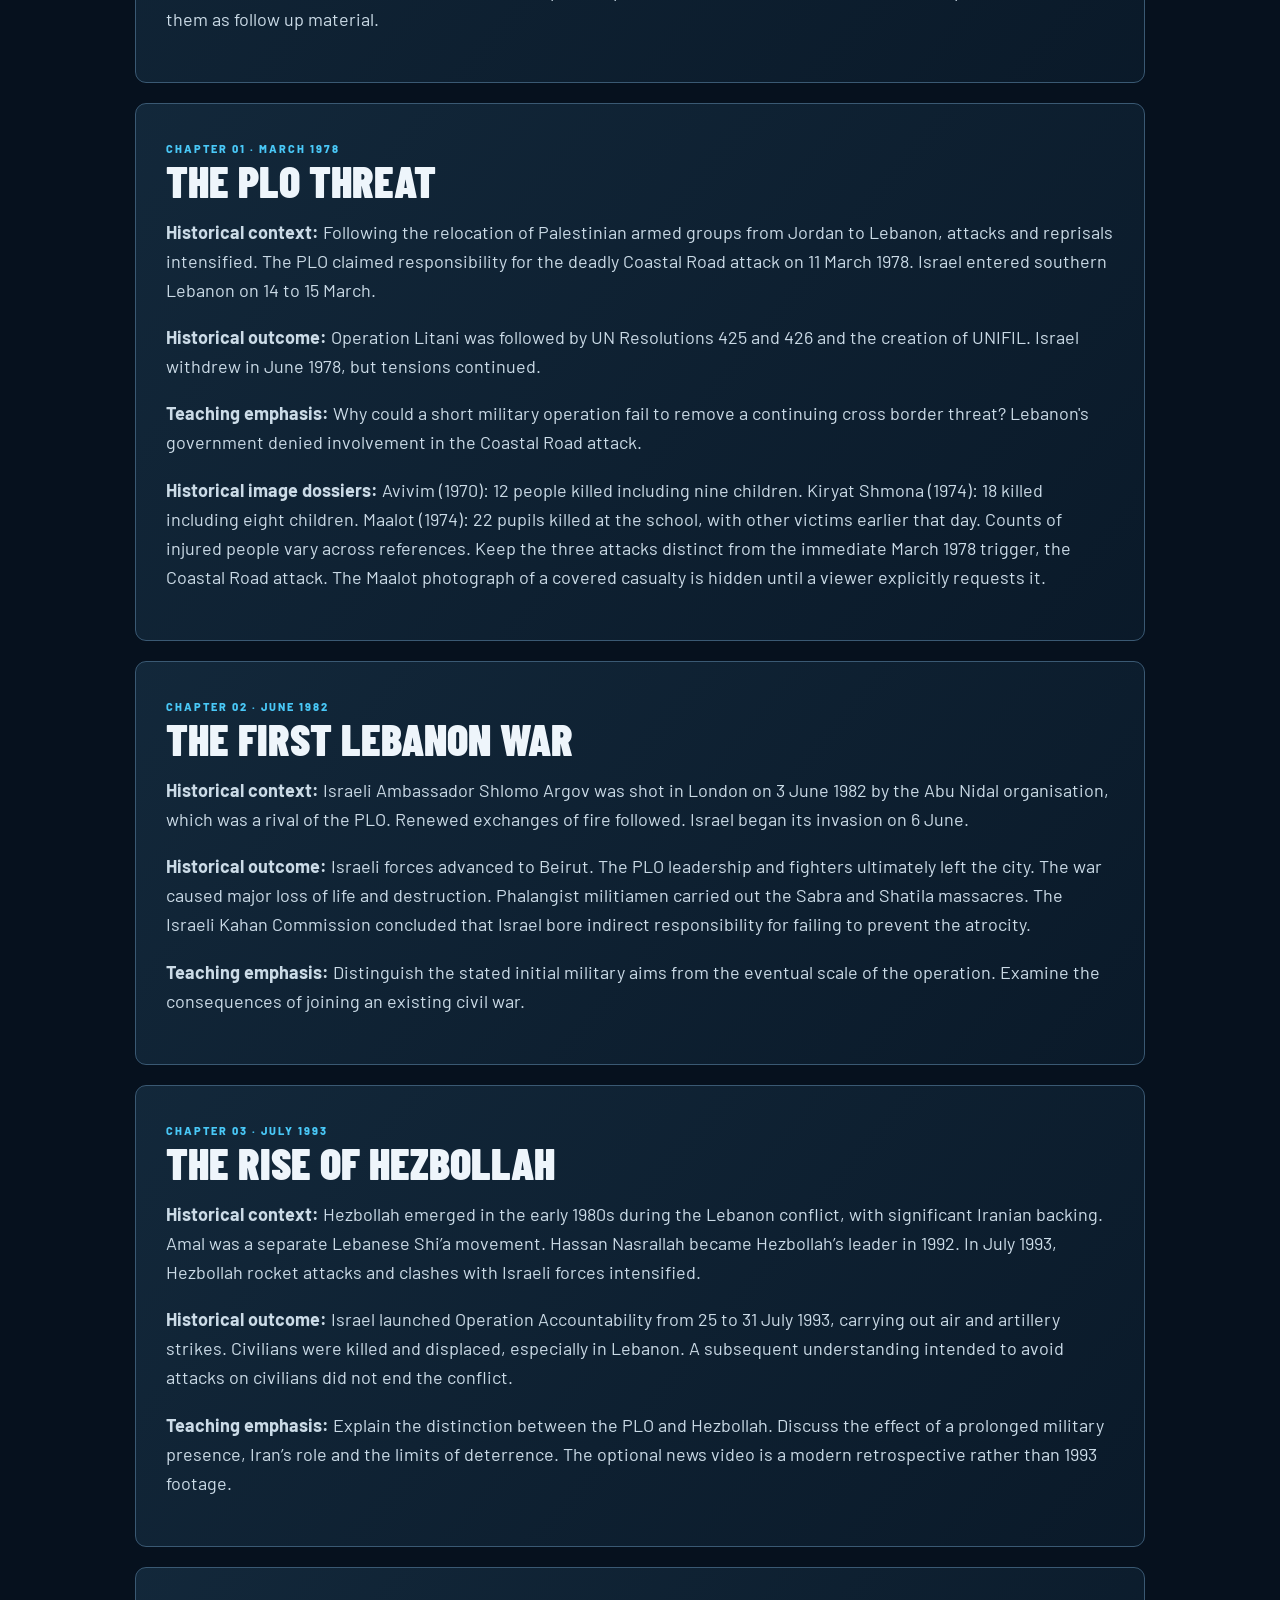
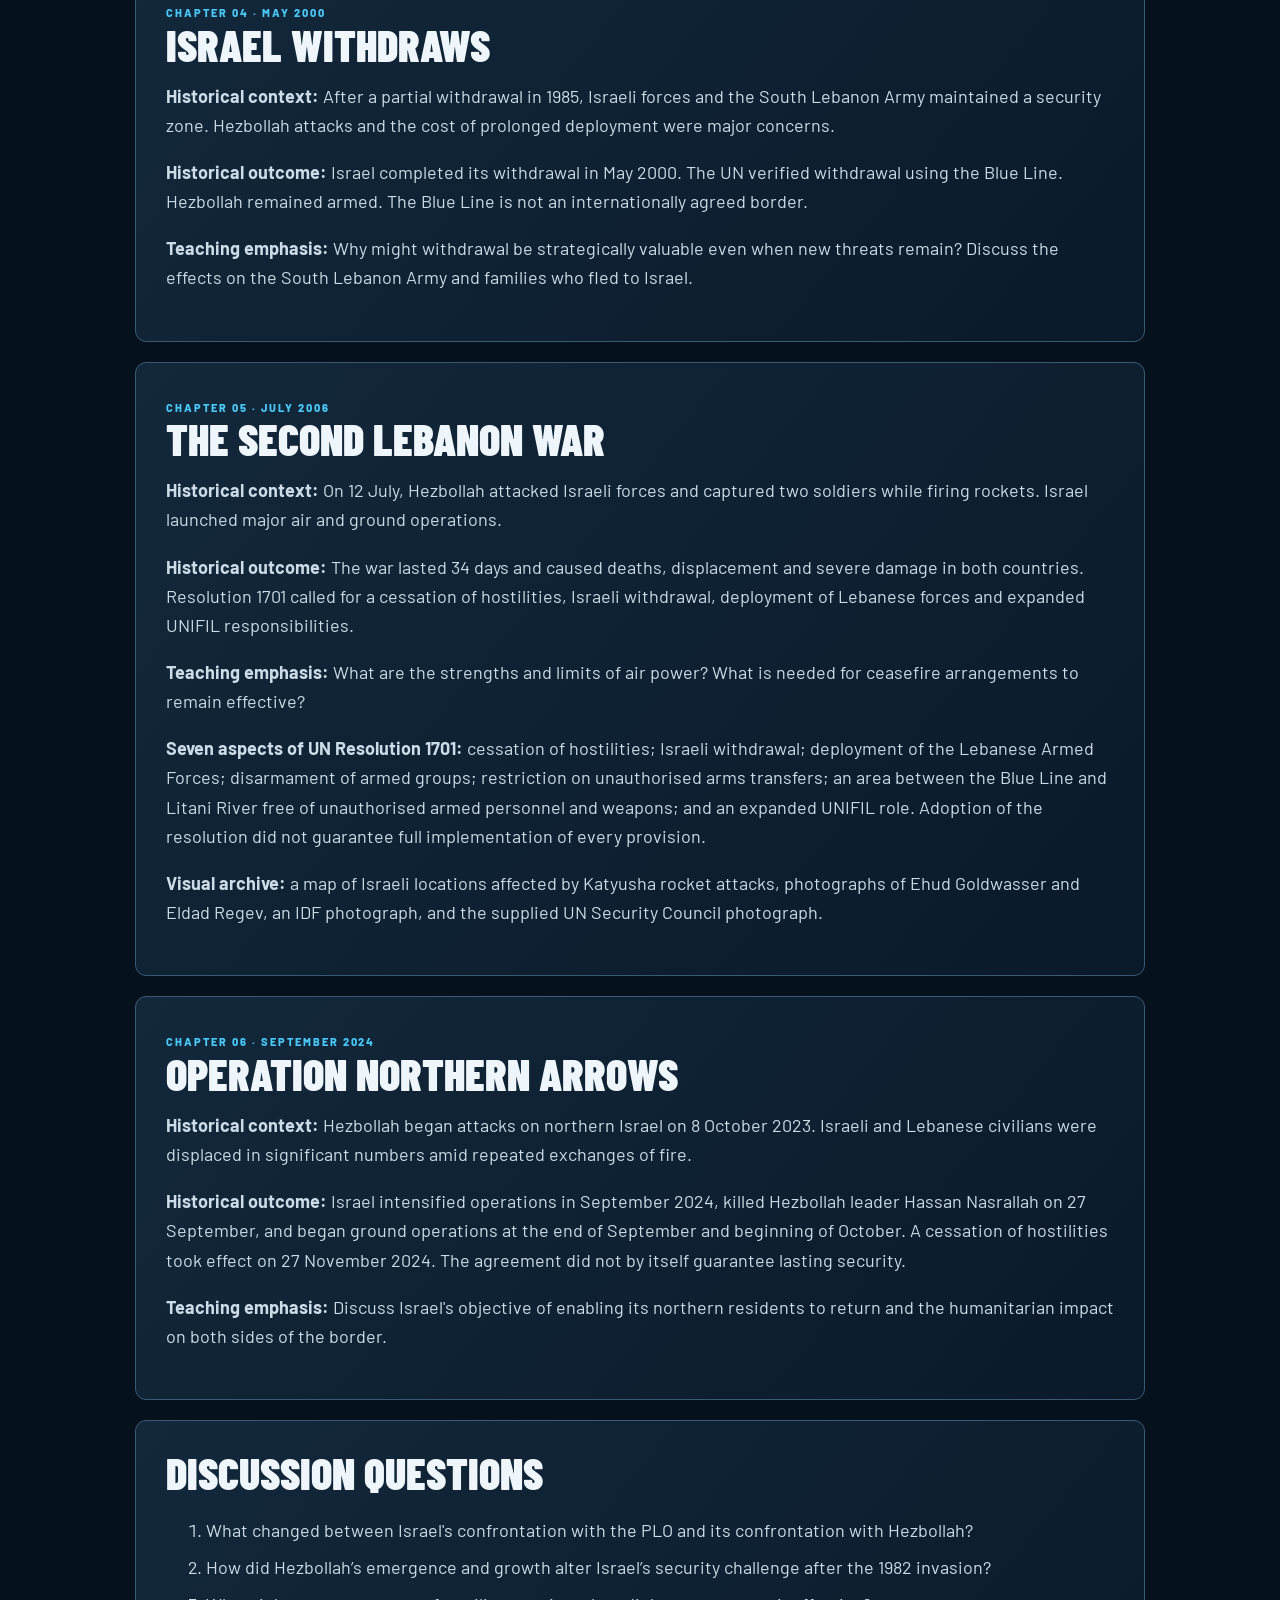
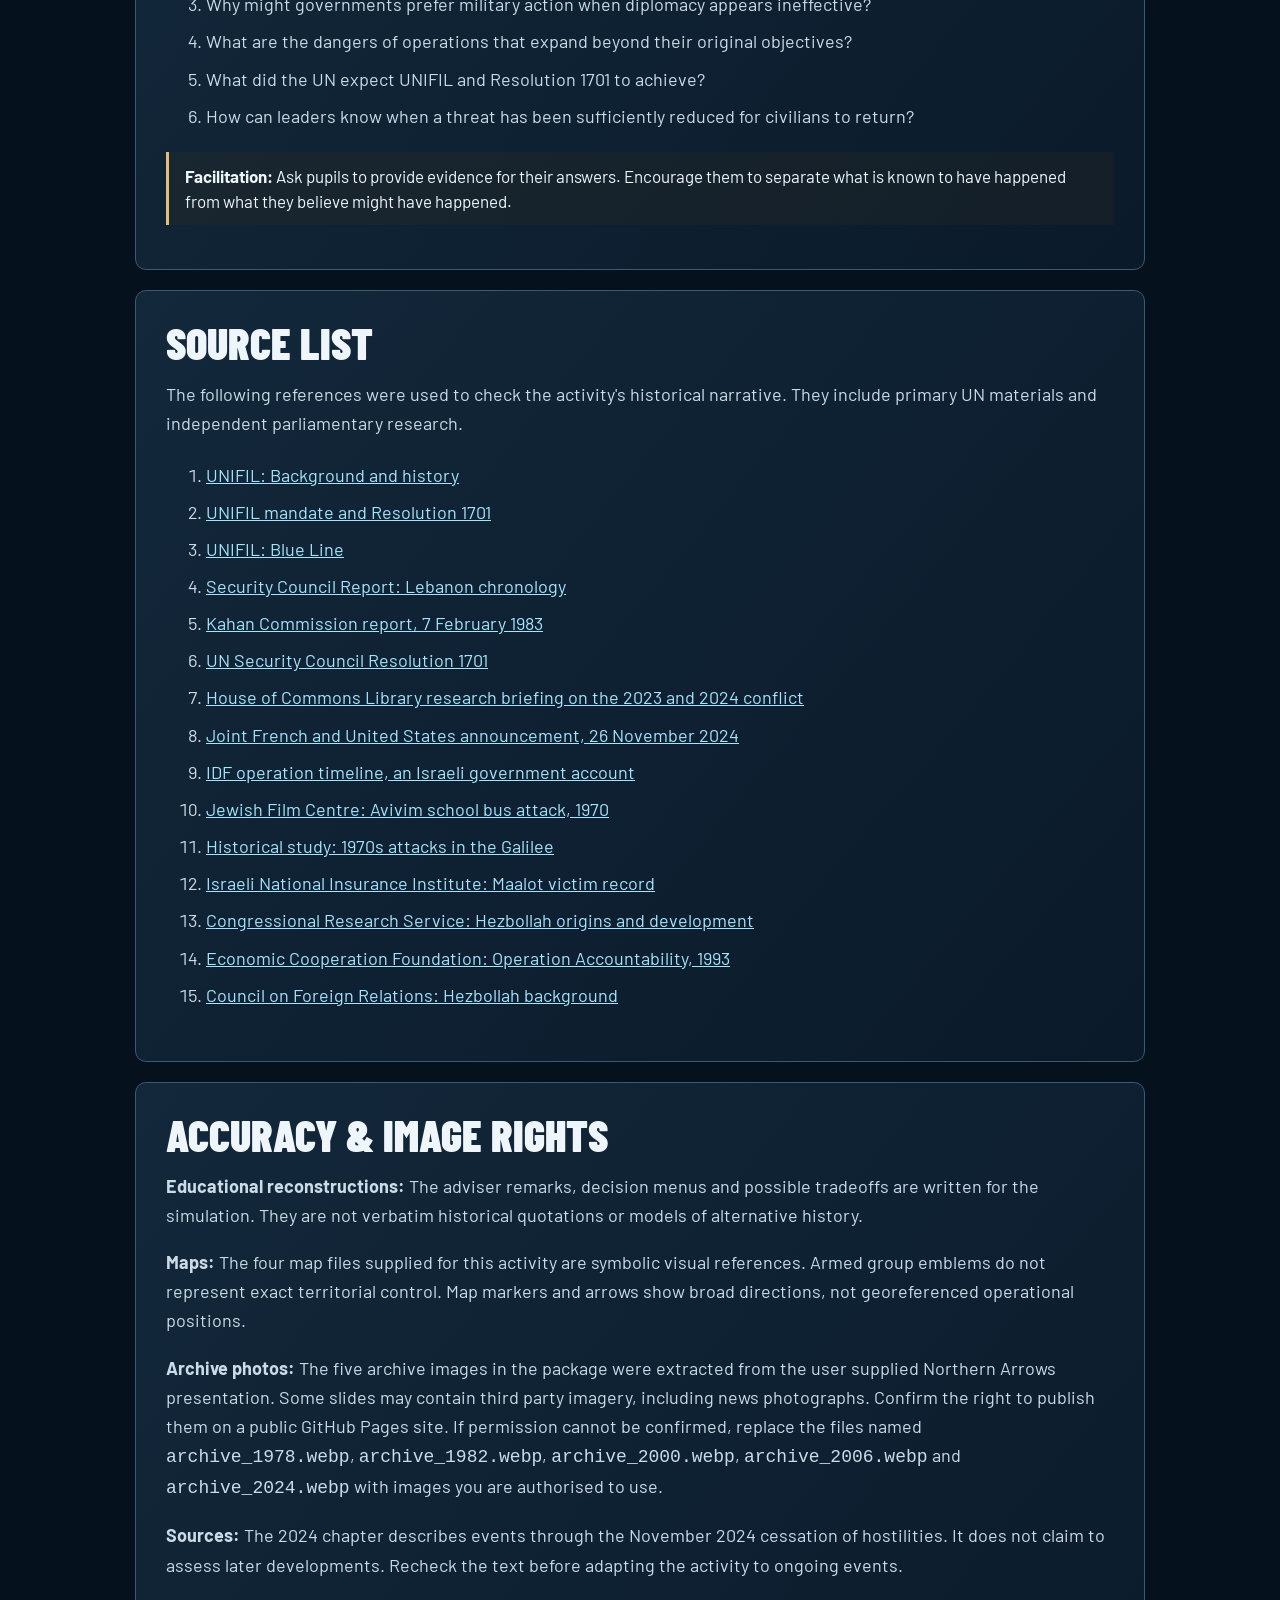
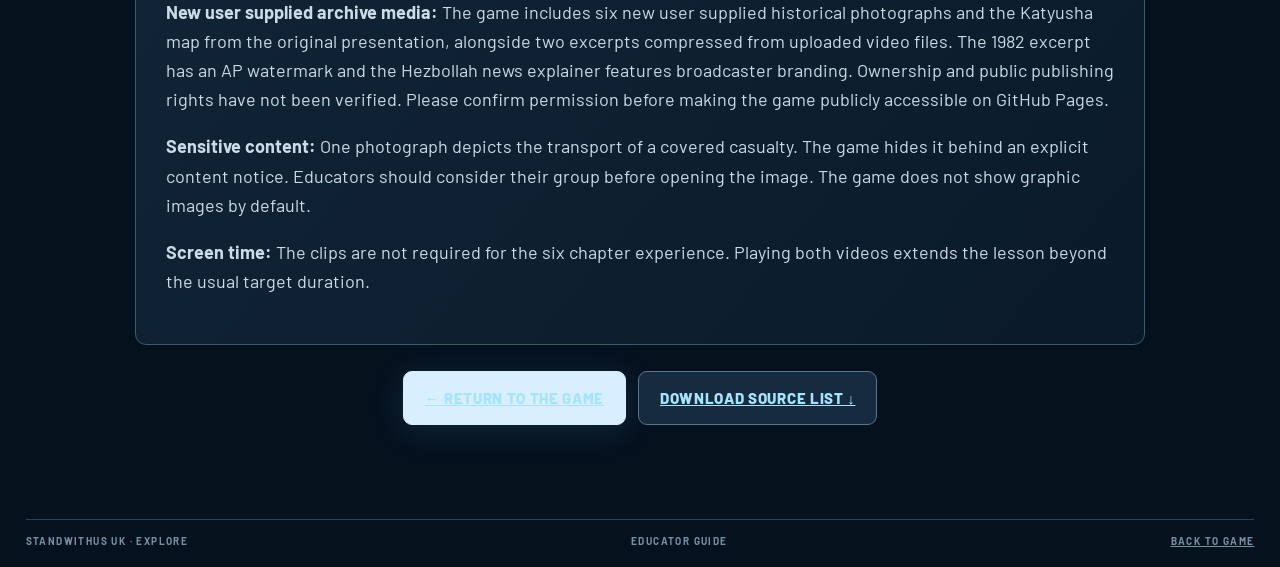
==== commit 9dbbdb5b: "Add 1970s archive Hezbollah chapter and 2006 UN Add 1970s archive Hezbollah chapter and 2006 UN brie" ====
--- a/educator_guide.html
+++ b/educator_guide.html
@@ -1,28 +1,29 @@
-<!doctype html>
-<html lang="en-GB"><head><meta charset="utf-8"><meta name="viewport" content="width=device-width,initial-scale=1"><meta name="theme-color" content="#06111e"><title>Educator Guide | Northern Front</title><link rel="stylesheet" href="styles.css"><style>
+<!DOCTYPE html>
+
+<html lang="en-GB"><head><meta charset="utf-8"/><meta content="width=device-width,initial-scale=1" name="viewport"/><meta content="#06111e" name="theme-color"/><title>Educator Guide | Northern Front</title><link href="styles.css" rel="stylesheet"/><style>
 .guide{max-width:1040px;margin:0 auto;padding:35px 15px 70px}.guide h1{font:900 clamp(57px,7vw,95px)/.9 var(--display);text-transform:uppercase;margin:12px 0 23px}.guide h1 span{color:#7cd0f3}.guide h2{font:900 clamp(32px,4vw,44px)/1 var(--display);text-transform:uppercase;margin:0 0 15px}.guide h3{font:800 26px var(--display);text-transform:uppercase;margin:8px 0}.guide .lead{font-size:18px;color:#d3e2ee;max-width:850px}.guide .panel{border:1px solid #3a5973;background:linear-gradient(130deg,#142a3deb,#0b1b2be9);border-radius:11px;margin:20px 0;padding:clamp(19px,3vw,30px)}.guide p,.guide li{font-size:15px;color:#cbdbe7;line-height:1.58}.guide li{padding:4px 0}.guide a{color:#a5e4fc;overflow-wrap:anywhere}.guide a:hover{color:white}.guide .mini{color:#a4b7c7;font-size:12px}.guide-grid{display:grid;grid-template-columns:repeat(3,1fr);gap:12px}.guide-box{border:1px solid #35566e;border-radius:9px;padding:17px;background:#122b40}.guide-box strong{font:900 35px var(--display);color:#f0c68d}.guide-box span{display:block;color:#bdd4e6;font-size:12px}.guide-callout{border-left:3px solid #e2bd7c;background:#372d223b;padding:12px 16px;margin:14px 0}.guide table{width:100%;border-collapse:collapse}.guide th,.guide td{border-bottom:1px solid #37536b;text-align:left;padding:11px;font-size:14px;vertical-align:top}.guide th{color:#a2d9ef;font-size:11px;letter-spacing:.09em}.guide .navbox{display:flex;gap:10px;flex-wrap:wrap;margin:18px 0}.guide .navbox a{border:1px solid #456985;background:#153047;border-radius:6px;text-decoration:none;color:#daedfa;padding:8px 11px;font-size:12px;font-weight:700}.guide section[id]{scroll-margin-top:25px}@media(max-width:670px){.guide-grid{grid-template-columns:1fr}.guide th,.guide td{padding:8px;font-size:12px}}
-</style></head><body><div class="scene-backdrop" aria-hidden="true"></div><header class="site-header"><a class="brand" href="index.html"><div class="brand-logo"><img src="assets/swu_logo_white.png" alt="StandWithUs"><small>UNITED KINGDOM</small></div><span class="brand-separator"></span><img class="explore-logo" src="assets/explore_logo.png" alt="Explore"></a><div class="header-right"><span class="mission-label">EDUCATOR RESOURCES</span><a class="header-tool" href="index.html">← RETURN TO GAME</a></div></header><main class="guide">
-<span class="eyebrow">STANDWITHUS UK · EXPLORE · EDUCATOR EDITION</span><h1>NORTHERN FRONT<br><span>EDUCATOR GUIDE</span></h1><p class="lead">A structured history and decision making activity about Israel's northern border and successive Israeli governments' responses to armed threats emerging from Lebanon.</p>
+</style><style>.guide p,.guide li{font-size:18px;line-height:1.62}.guide .lead{font-size:21px}.guide th,.guide td{font-size:16px}.guide .guide-box span{font-size:14px}.guide .mini{font-size:14px}@media(max-width:700px){.guide p,.guide li{font-size:17px}.guide .lead{font-size:19px}.guide .guide-grid{grid-template-columns:1fr}.guide th,.guide td{font-size:14px}}</style></head><body><div aria-hidden="true" class="scene-backdrop"></div><header class="site-header"><a class="brand" href="index.html"><div class="brand-logo"><img alt="StandWithUs" src="assets/swu_logo_white.png"/><small>UNITED KINGDOM</small></div><span class="brand-separator"></span><img alt="Explore" class="explore-logo" src="assets/explore_logo.png"/></a><div class="header-right"><span class="mission-label">EDUCATOR RESOURCES</span><a class="header-tool" href="index.html">← RETURN TO GAME</a></div></header><main class="guide">
+<span class="eyebrow">STANDWITHUS UK · EXPLORE · EDUCATOR EDITION</span><h1>NORTHERN FRONT<br/><span>EDUCATOR GUIDE</span></h1><p class="lead">A structured history and decision making activity about Israel's northern border and successive Israeli governments' responses to armed threats emerging from Lebanon.</p>
 <div class="guide-grid"><div class="guide-box"><strong>16 TO 17</strong><span>Recommended pupil age</span></div><div class="guide-box"><strong>12 TO 15</strong><span>Minutes for gameplay</span></div><div class="guide-box"><strong>5</strong><span>Historical chapters</span></div></div>
 <div class="navbox"><a href="#learning">Learning outcomes</a><a href="#delivery">Delivery</a><a href="#chapters">Chapter notes</a><a href="#questions">Discussion</a><a href="#sources">Sources</a><a href="#rights">Image rights</a></div>
-<section class="panel" id="learning"><h2>LEARNING OUTCOMES</h2><p>By the end of the activity, pupils should be able to:</p><ol><li>Describe the broad shift from PLO operations in southern Lebanon to Hezbollah's emergence and influence.</li><li>Place the 1978 operation, the 1982 war, the 2000 withdrawal, the 2006 war and the 2024 operation in historical order.</li><li>Explain why Israeli decision makers weighed civilian safety, military security and diplomacy.</li><li>Distinguish between historical actions, simulated choices and untested alternative outcomes.</li><li>Identify the purpose of UNIFIL, the Blue Line and UN Security Council Resolution 1701.</li></ol></section>
-<section class="panel" id="delivery"><h2>SUGGESTED DELIVERY</h2><table><thead><tr><th>Time</th><th>Stage</th><th>Educator action</th></tr></thead><tbody><tr><td>1 minute</td><td>Welcome</td><td>Explain the Israeli government perspective and the rules.</td></tr><tr><td>11 minutes</td><td>Five chapters</td><td>Let students discuss and vote before each decision.</td></tr><tr><td>1 minute</td><td>Final record</td><td>Review the sequence of decisions and historical outcomes.</td></tr><tr><td>2 minutes</td><td>Reflection</td><td>Discuss the three final questions.</td></tr></tbody></table><div class="guide-callout"><strong>Important:</strong> This is not a test of a single correct decision. Each choice shows possible tradeoffs. The game does not predict what would have happened if a different decision had been taken.</div><p>For a classroom, display the game on a shared screen, use the Classroom control to enlarge text, and invite students to choose between A, B and C. The educator can pause before revealing the historical outcome. For individual work, students can make their own choices and download a short decision record at the end.</p><p>Sound is optional. Browsers generally require a user action before playing audio. The activity remains fully usable without sound.</p></section>
-<section id="chapters"><div class="panel"><span class="eyebrow">CHAPTER 01 · MARCH 1978</span><h2>THE PLO THREAT</h2><p><strong>Historical context:</strong> Following the relocation of Palestinian armed groups from Jordan to Lebanon, attacks and reprisals intensified. The PLO claimed responsibility for the deadly Coastal Road attack on 11 March 1978. Israel entered southern Lebanon on 14 to 15 March.</p><p><strong>Historical outcome:</strong> Operation Litani was followed by UN Resolutions 425 and 426 and the creation of UNIFIL. Israel withdrew in June 1978, but tensions continued.</p><p><strong>Teaching emphasis:</strong> Why could a short military operation fail to remove a continuing cross border threat? Lebanon's government denied involvement in the Coastal Road attack.</p></div>
+<section class="panel" id="learning"><h2>LEARNING OUTCOMES</h2><p>By the end of the activity, pupils should be able to:</p><ol><li>Describe the broad shift from PLO operations in southern Lebanon to Hezbollah's emergence and influence.</li><li>Place the 1978 operation, the 1982 war, the rise of Hezbollah, the 2000 withdrawal, the 2006 war and the 2024 operation in chronological order.</li><li>Explain why Israeli decision makers weighed civilian safety, military security and diplomacy.</li><li>Distinguish between historical actions, simulated choices and untested alternative outcomes.</li><li>Identify the purpose of UNIFIL, the Blue Line and UN Security Council Resolution 1701.</li></ol></section>
+<section class="panel" id="delivery"><h2>SUGGESTED DELIVERY</h2><table><thead><tr><th>Time</th><th>Stage</th><th>Educator action</th></tr></thead><tbody><tr><td>1 minute</td><td>Welcome</td><td>Explain the Israeli government perspective and the rules.</td></tr><tr><td>11 minutes</td><td>Six chapters</td><td>Let students discuss and vote before each decision.</td></tr><tr><td>1 minute</td><td>Final record</td><td>Review the sequence of decisions and historical outcomes.</td></tr><tr><td>2 minutes</td><td>Reflection</td><td>Discuss the three final questions.</td></tr></tbody></table><div class="guide-callout"><strong>Important:</strong> This is not a test of a single correct decision. Each choice shows possible tradeoffs. The game does not predict what would have happened if a different decision had been taken.</div><p>For a classroom, display the game on a shared screen, use the Classroom control to enlarge text, and invite students to choose between A, B and C. The educator can pause before revealing the historical outcome. For individual work, students can make their own choices and download a short decision record at the end.</p><p>Sound is optional. Browsers generally require a user action before playing audio. The activity remains fully usable without sound. The two short historical video clips are optional. For a 15 minute class, select one clip at most or use them as follow up material.</p></section>
+<section id="chapters"><div class="panel"><span class="eyebrow">CHAPTER 01 · MARCH 1978</span><h2>THE PLO THREAT</h2><p><strong>Historical context:</strong> Following the relocation of Palestinian armed groups from Jordan to Lebanon, attacks and reprisals intensified. The PLO claimed responsibility for the deadly Coastal Road attack on 11 March 1978. Israel entered southern Lebanon on 14 to 15 March.</p><p><strong>Historical outcome:</strong> Operation Litani was followed by UN Resolutions 425 and 426 and the creation of UNIFIL. Israel withdrew in June 1978, but tensions continued.</p><p><strong>Teaching emphasis:</strong> Why could a short military operation fail to remove a continuing cross border threat? Lebanon's government denied involvement in the Coastal Road attack.</p><p><strong>Historical image dossiers:</strong> Avivim (1970): 12 people killed including nine children. Kiryat Shmona (1974): 18 killed including eight children. Maalot (1974): 22 pupils killed at the school, with other victims earlier that day. Counts of injured people vary across references. Keep the three attacks distinct from the immediate March 1978 trigger, the Coastal Road attack. The Maalot photograph of a covered casualty is hidden until a viewer explicitly requests it.</p></div>
 <div class="panel"><span class="eyebrow">CHAPTER 02 · JUNE 1982</span><h2>THE FIRST LEBANON WAR</h2><p><strong>Historical context:</strong> Israeli Ambassador Shlomo Argov was shot in London on 3 June 1982 by the Abu Nidal organisation, which was a rival of the PLO. Renewed exchanges of fire followed. Israel began its invasion on 6 June.</p><p><strong>Historical outcome:</strong> Israeli forces advanced to Beirut. The PLO leadership and fighters ultimately left the city. The war caused major loss of life and destruction. Phalangist militiamen carried out the Sabra and Shatila massacres. The Israeli Kahan Commission concluded that Israel bore indirect responsibility for failing to prevent the atrocity.</p><p><strong>Teaching emphasis:</strong> Distinguish the stated initial military aims from the eventual scale of the operation. Examine the consequences of joining an existing civil war.</p></div>
-<div class="panel"><span class="eyebrow">CHAPTER 03 · MAY 2000</span><h2>ISRAEL WITHDRAWS</h2><p><strong>Historical context:</strong> After a partial withdrawal in 1985, Israeli forces and the South Lebanon Army maintained a security zone. Hezbollah attacks and the cost of prolonged deployment were major concerns.</p><p><strong>Historical outcome:</strong> Israel completed its withdrawal in May 2000. The UN verified withdrawal using the Blue Line. Hezbollah remained armed. The Blue Line is not an internationally agreed border.</p><p><strong>Teaching emphasis:</strong> Why might withdrawal be strategically valuable even when new threats remain? Discuss the effects on the South Lebanon Army and families who fled to Israel.</p></div>
-<div class="panel"><span class="eyebrow">CHAPTER 04 · JULY 2006</span><h2>THE SECOND LEBANON WAR</h2><p><strong>Historical context:</strong> On 12 July, Hezbollah attacked Israeli forces and captured two soldiers while firing rockets. Israel launched major air and ground operations.</p><p><strong>Historical outcome:</strong> The war lasted 34 days and caused deaths, displacement and severe damage in both countries. Resolution 1701 called for a cessation of hostilities, Israeli withdrawal, deployment of Lebanese forces and expanded UNIFIL responsibilities.</p><p><strong>Teaching emphasis:</strong> What are the strengths and limits of air power? What is needed for ceasefire arrangements to remain effective?</p></div>
-<div class="panel"><span class="eyebrow">CHAPTER 05 · SEPTEMBER 2024</span><h2>OPERATION NORTHERN ARROWS</h2><p><strong>Historical context:</strong> Hezbollah began attacks on northern Israel on 8 October 2023. Israeli and Lebanese civilians were displaced in significant numbers amid repeated exchanges of fire.</p><p><strong>Historical outcome:</strong> Israel intensified operations in September 2024, killed Hezbollah leader Hassan Nasrallah on 27 September, and began ground operations at the end of September and beginning of October. A cessation of hostilities took effect on 27 November 2024. The agreement did not by itself guarantee lasting security.</p><p><strong>Teaching emphasis:</strong> Discuss Israel's objective of enabling its northern residents to return and the humanitarian impact on both sides of the border.</p></div></section>
-<section class="panel" id="questions"><h2>DISCUSSION QUESTIONS</h2><ol><li>What changed between Israel's confrontation with the PLO and its confrontation with Hezbollah?</li><li>Why might governments prefer military action when diplomacy appears ineffective?</li><li>What are the dangers of operations that expand beyond their original objectives?</li><li>What did the UN expect UNIFIL and Resolution 1701 to achieve?</li><li>How can leaders know when a threat has been sufficiently reduced for civilians to return?</li></ol><div class="guide-callout"><strong>Facilitation:</strong> Ask pupils to provide evidence for their answers. Encourage them to separate what is known to have happened from what they believe might have happened.</div></section>
+<div class="panel"><span class="eyebrow">CHAPTER 03 · JULY 1993</span><h2>THE RISE OF HEZBOLLAH</h2><p><strong>Historical context:</strong> Hezbollah emerged in the early 1980s during the Lebanon conflict, with significant Iranian backing. Amal was a separate Lebanese Shi’a movement. Hassan Nasrallah became Hezbollah’s leader in 1992. In July 1993, Hezbollah rocket attacks and clashes with Israeli forces intensified.</p><p><strong>Historical outcome:</strong> Israel launched Operation Accountability from 25 to 31 July 1993, carrying out air and artillery strikes. Civilians were killed and displaced, especially in Lebanon. A subsequent understanding intended to avoid attacks on civilians did not end the conflict.</p><p><strong>Teaching emphasis:</strong> Explain the distinction between the PLO and Hezbollah. Discuss the effect of a prolonged military presence, Iran’s role and the limits of deterrence. The optional news video is a modern retrospective rather than 1993 footage.</p></div><div class="panel"><span class="eyebrow">CHAPTER 04 · MAY 2000</span><h2>ISRAEL WITHDRAWS</h2><p><strong>Historical context:</strong> After a partial withdrawal in 1985, Israeli forces and the South Lebanon Army maintained a security zone. Hezbollah attacks and the cost of prolonged deployment were major concerns.</p><p><strong>Historical outcome:</strong> Israel completed its withdrawal in May 2000. The UN verified withdrawal using the Blue Line. Hezbollah remained armed. The Blue Line is not an internationally agreed border.</p><p><strong>Teaching emphasis:</strong> Why might withdrawal be strategically valuable even when new threats remain? Discuss the effects on the South Lebanon Army and families who fled to Israel.</p></div>
+<div class="panel"><span class="eyebrow">CHAPTER 05 · JULY 2006</span><h2>THE SECOND LEBANON WAR</h2><p><strong>Historical context:</strong> On 12 July, Hezbollah attacked Israeli forces and captured two soldiers while firing rockets. Israel launched major air and ground operations.</p><p><strong>Historical outcome:</strong> The war lasted 34 days and caused deaths, displacement and severe damage in both countries. Resolution 1701 called for a cessation of hostilities, Israeli withdrawal, deployment of Lebanese forces and expanded UNIFIL responsibilities.</p><p><strong>Teaching emphasis:</strong> What are the strengths and limits of air power? What is needed for ceasefire arrangements to remain effective?</p><p><strong>Seven aspects of UN Resolution 1701:</strong> cessation of hostilities; Israeli withdrawal; deployment of the Lebanese Armed Forces; disarmament of armed groups; restriction on unauthorised arms transfers; an area between the Blue Line and Litani River free of unauthorised armed personnel and weapons; and an expanded UNIFIL role. Adoption of the resolution did not guarantee full implementation of every provision.</p><p><strong>Visual archive:</strong> a map of Israeli locations affected by Katyusha rocket attacks, photographs of Ehud Goldwasser and Eldad Regev, an IDF photograph, and the supplied UN Security Council photograph.</p></div>
+<div class="panel"><span class="eyebrow">CHAPTER 06 · SEPTEMBER 2024</span><h2>OPERATION NORTHERN ARROWS</h2><p><strong>Historical context:</strong> Hezbollah began attacks on northern Israel on 8 October 2023. Israeli and Lebanese civilians were displaced in significant numbers amid repeated exchanges of fire.</p><p><strong>Historical outcome:</strong> Israel intensified operations in September 2024, killed Hezbollah leader Hassan Nasrallah on 27 September, and began ground operations at the end of September and beginning of October. A cessation of hostilities took effect on 27 November 2024. The agreement did not by itself guarantee lasting security.</p><p><strong>Teaching emphasis:</strong> Discuss Israel's objective of enabling its northern residents to return and the humanitarian impact on both sides of the border.</p></div></section>
+<section class="panel" id="questions"><h2>DISCUSSION QUESTIONS</h2><ol><li>What changed between Israel's confrontation with the PLO and its confrontation with Hezbollah?</li><li>How did Hezbollah’s emergence and growth alter Israel’s security challenge after the 1982 invasion?</li><li>Why might governments prefer military action when diplomacy appears ineffective?</li><li>What are the dangers of operations that expand beyond their original objectives?</li><li>What did the UN expect UNIFIL and Resolution 1701 to achieve?</li><li>How can leaders know when a threat has been sufficiently reduced for civilians to return?</li></ol><div class="guide-callout"><strong>Facilitation:</strong> Ask pupils to provide evidence for their answers. Encourage them to separate what is known to have happened from what they believe might have happened.</div></section>
 <section class="panel" id="sources"><h2>SOURCE LIST</h2><p>The following references were used to check the activity's historical narrative. They include primary UN materials and independent parliamentary research.</p><ol>
-<li><a href="https://unifil.unmissions.org/en/background" target="_blank" rel="noopener">UNIFIL: Background and history</a></li>
-<li><a href="https://unifil.unmissions.org/en/unifil-mandate" target="_blank" rel="noopener">UNIFIL mandate and Resolution 1701</a></li>
-<li><a href="https://unifil.unmissions.org/en/unifil-operations" target="_blank" rel="noopener">UNIFIL: Blue Line</a></li>
-<li><a href="https://www.securitycouncilreport.org/chronology/lebanon.php?print=true" target="_blank" rel="noopener">Security Council Report: Lebanon chronology</a></li>
-<li><a href="https://www.palquest.org/en/node/9664" target="_blank" rel="noopener">Kahan Commission report, 7 February 1983</a></li>
-<li><a href="https://digitallibrary.un.org/record/581053" target="_blank" rel="noopener">UN Security Council Resolution 1701</a></li>
-<li><a href="https://commonslibrary.parliament.uk/research-briefings/cbp-10108/" target="_blank" rel="noopener">House of Commons Library research briefing on the 2023 and 2024 conflict</a></li>
-<li><a href="https://www.elysee.fr/en/emmanuel-macron/2024/11/26/joint-statement-by-president-biden-and-president-macron-announcing-a-cessation-of-hostilities" target="_blank" rel="noopener">Joint French and United States announcement, 26 November 2024</a></li>
-<li><a href="https://www.idf.il/en/mini-sites/idf-press-releases-israel-at-war/the-northern-front/a-timeline-of-operation-northern-arrows/" target="_blank" rel="noopener">IDF operation timeline, an Israeli government account</a></li>
-</ol></section>
-<section class="panel" id="rights"><h2>ACCURACY &amp; IMAGE RIGHTS</h2><p><strong>Educational reconstructions:</strong> The adviser remarks, decision menus and possible tradeoffs are written for the simulation. They are not verbatim historical quotations or models of alternative history.</p><p><strong>Maps:</strong> The four map files supplied for this activity are symbolic visual references. Armed group emblems do not represent exact territorial control. Map markers and arrows show broad directions, not georeferenced operational positions.</p><p><strong>Archive photos:</strong> The five archive images in the package were extracted from the user supplied Northern Arrows presentation. Some slides may contain third party imagery, including news photographs. Confirm the right to publish them on a public GitHub Pages site. If permission cannot be confirmed, replace the files named <code>archive_1978.webp</code>, <code>archive_1982.webp</code>, <code>archive_2000.webp</code>, <code>archive_2006.webp</code> and <code>archive_2024.webp</code> with images you are authorised to use.</p><p><strong>Sources:</strong> The 2024 chapter describes events through the November 2024 cessation of hostilities. It does not claim to assess later developments. Recheck the text before adapting the activity to ongoing events.</p></section>
-<div class="final-actions"><a class="btn btn-primary" href="index.html">← RETURN TO THE GAME</a><a class="btn" href="SOURCES.md" download>DOWNLOAD SOURCE LIST ↓</a></div></main><footer class="site-footer"><span>STANDWITHUS UK · EXPLORE</span><span>EDUCATOR GUIDE</span><a href="index.html">BACK TO GAME</a></footer></body></html>
+<li><a href="https://unifil.unmissions.org/en/background" rel="noopener" target="_blank">UNIFIL: Background and history</a></li>
+<li><a href="https://unifil.unmissions.org/en/unifil-mandate" rel="noopener" target="_blank">UNIFIL mandate and Resolution 1701</a></li>
+<li><a href="https://unifil.unmissions.org/en/unifil-operations" rel="noopener" target="_blank">UNIFIL: Blue Line</a></li>
+<li><a href="https://www.securitycouncilreport.org/chronology/lebanon.php?print=true" rel="noopener" target="_blank">Security Council Report: Lebanon chronology</a></li>
+<li><a href="https://www.palquest.org/en/node/9664" rel="noopener" target="_blank">Kahan Commission report, 7 February 1983</a></li>
+<li><a href="https://digitallibrary.un.org/record/581053" rel="noopener" target="_blank">UN Security Council Resolution 1701</a></li>
+<li><a href="https://commonslibrary.parliament.uk/research-briefings/cbp-10108/" rel="noopener" target="_blank">House of Commons Library research briefing on the 2023 and 2024 conflict</a></li>
+<li><a href="https://www.elysee.fr/en/emmanuel-macron/2024/11/26/joint-statement-by-president-biden-and-president-macron-announcing-a-cessation-of-hostilities" rel="noopener" target="_blank">Joint French and United States announcement, 26 November 2024</a></li>
+<li><a href="https://www.idf.il/en/mini-sites/idf-press-releases-israel-at-war/the-northern-front/a-timeline-of-operation-northern-arrows/" rel="noopener" target="_blank">IDF operation timeline, an Israeli government account</a></li>
+<li><a href="https://jfc.org.il/en/news_journal/59606-2/105238-2/" rel="noopener" target="_blank">Jewish Film Centre: Avivim school bus attack, 1970</a></li><li><a href="https://artefacts-discovery.researcher.life/full_text/DA-2/ca/ca545cea1fdf3dd684aa4b7c94d6db4e/full_text/2bdd018140510d56ff365d1f5d1e1981.pdf" rel="noopener" target="_blank">Historical study: 1970s attacks in the Galilee</a></li><li><a href="https://laad.btl.gov.il/Web/He/TerrorVictims/Page/Default.aspx?ID=37853" rel="noopener" target="_blank">Israeli National Insurance Institute: Maalot victim record</a></li><li><a href="https://www.everycrsreport.com/files/20101008_R41446_74080e475b543f8ec66c3a60d2e821ecacedd810.html" rel="noopener" target="_blank">Congressional Research Service: Hezbollah origins and development</a></li><li><a href="https://www.ecf.org.il/issues/issue/1384" rel="noopener" target="_blank">Economic Cooperation Foundation: Operation Accountability, 1993</a></li><li><a href="https://www.cfr.org/backgrounders/what-hezbollah" rel="noopener" target="_blank">Council on Foreign Relations: Hezbollah background</a></li></ol></section>
+<section class="panel" id="rights"><h2>ACCURACY &amp; IMAGE RIGHTS</h2><p><strong>Educational reconstructions:</strong> The adviser remarks, decision menus and possible tradeoffs are written for the simulation. They are not verbatim historical quotations or models of alternative history.</p><p><strong>Maps:</strong> The four map files supplied for this activity are symbolic visual references. Armed group emblems do not represent exact territorial control. Map markers and arrows show broad directions, not georeferenced operational positions.</p><p><strong>Archive photos:</strong> The five archive images in the package were extracted from the user supplied Northern Arrows presentation. Some slides may contain third party imagery, including news photographs. Confirm the right to publish them on a public GitHub Pages site. If permission cannot be confirmed, replace the files named <code>archive_1978.webp</code>, <code>archive_1982.webp</code>, <code>archive_2000.webp</code>, <code>archive_2006.webp</code> and <code>archive_2024.webp</code> with images you are authorised to use.</p><p><strong>Sources:</strong> The 2024 chapter describes events through the November 2024 cessation of hostilities. It does not claim to assess later developments. Recheck the text before adapting the activity to ongoing events.</p><p><strong>New user supplied archive media:</strong> The game includes six new user supplied historical photographs and the Katyusha map from the original presentation, alongside two excerpts compressed from uploaded video files. The 1982 excerpt has an AP watermark and the Hezbollah news explainer features broadcaster branding. Ownership and public publishing rights have not been verified. Please confirm permission before making the game publicly accessible on GitHub Pages.</p><p><strong>Sensitive content:</strong> One photograph depicts the transport of a covered casualty. The game hides it behind an explicit content notice. Educators should consider their group before opening the image. The game does not show graphic images by default.</p><p><strong>Screen time:</strong> The clips are not required for the six chapter experience. Playing both videos extends the lesson beyond the usual target duration.</p></section>
+<div class="final-actions"><a class="btn btn-primary" href="index.html">← RETURN TO THE GAME</a><a class="btn" download="" href="SOURCES.md">DOWNLOAD SOURCE LIST ↓</a></div></main><footer class="site-footer"><span>STANDWITHUS UK · EXPLORE</span><span>EDUCATOR GUIDE</span><a href="index.html">BACK TO GAME</a></footer></body></html>
--- a/styles.css
+++ b/styles.css
@@ -44,3 +44,103 @@
 .map-frame .map-overlay-amal{opacity:0;transition:opacity .6s ease;filter:brightness(.92)}
 .map-frame.amal .map-overlay-amal{opacity:1}
 @media(max-width:700px){.segmented button{font-size:9px;padding:6px 7px}}
+
+/* 2026 archive expansion: larger teaching text and evidence panels */
+body{font-size:17px}
+.btn{font-size:15px;min-height:54px;letter-spacing:.045em}
+.btn-small{font-size:13px;min-height:44px}
+.welcome-intro{font-size:clamp(19px,1.55vw,23px)}
+.welcome .entry input{font-size:17px;min-height:54px}
+.intro-text .briefing-copy{font-size:19px;line-height:1.55}
+.intro-text p.lead{font-size:clamp(21px,2vw,28px)}
+.intel-col .dossier .item,.dossier .item{font-size:16px;line-height:1.45}
+.adviser p{font-size:17px;line-height:1.5}
+.adviser h3{font-size:23px}
+.adviser .advisor-role{font-size:13px}
+.adviser .advisor-foot{font-size:11px;line-height:1.4}
+.cabinet-task p{font-size:16px}
+.map-cue{font-size:16px;line-height:1.42;align-items:center;padding:13px}
+.map-legend .map-note{font-size:12px;max-width:230px}
+.decision-choice{min-height:143px;padding:19px;gap:12px}
+.decision-choice strong{font-size:24px;line-height:1.12}
+.decision-choice small{font-size:17px;line-height:1.35;color:#c6dcec}
+.cabinet-warning{font-size:15px}
+.result-intro{font-size:19px}
+.impact p{font-size:17px;line-height:1.5}
+.history-bullet p{font-size:17px;line-height:1.5}
+.history-takeaway{font-size:17px}
+.reveal-links p,.reveal-links a{font-size:15px!important;line-height:1.5}
+.final-step p{font-size:15px}
+.classroom .adviser p{font-size:20px}
+.classroom .decision-choice strong{font-size:28px}
+.classroom .decision-choice small{font-size:19px}
+.classroom .dossier .item{font-size:18px}
+.classroom .cabinet-task p{font-size:19px}
+.classroom .history-bullet p{font-size:20px}
+
+.archive-section{margin:24px 0 12px;padding:clamp(18px,3vw,32px);border:1px solid #55758c;background:linear-gradient(145deg,#0d2236ec,#101f2fe8);border-radius:16px;box-shadow:0 20px 44px #0006}
+.archive-section-head{display:flex;align-items:end;justify-content:space-between;flex-wrap:wrap;gap:16px;margin:0 0 20px}
+.archive-section h2,.resolution-panel h2{font:900 clamp(33px,4.3vw,54px)/1 var(--display);letter-spacing:.015em;margin:7px 0 0}
+.archive-section-head .pill{font-size:11px}
+.archive-cards{display:grid;grid-template-columns:repeat(auto-fit,minmax(235px,1fr));gap:15px}
+.archive-card{border-radius:12px;overflow:hidden;background:linear-gradient(145deg,#172d43,#0a1928);border:1px solid #426783;display:flex;flex-direction:column}
+.archive-photo{height:212px;overflow:hidden;position:relative;background:#07131e}
+.archive-photo img{display:block;width:100%;height:100%;object-fit:cover;object-position:center}
+.archive-photo img[src*="katyusha_map"]{object-fit:contain;background:#b5ccd4}
+.archive-card-body{padding:18px;flex:1;display:flex;flex-direction:column}
+.archive-date{font-size:13px;color:#86dbfb;font-weight:900;letter-spacing:.09em}
+.archive-card h3,.video-invite h3{font:900 29px/1 var(--display);margin:10px 0 9px;letter-spacing:.015em}
+.archive-card p{font-size:16px;line-height:1.48;margin:0 0 15px;color:#d8e7f0;flex:1}
+.archive-card a{font-size:12px;font-weight:800;color:#a6dcfa;letter-spacing:.07em;text-decoration:underline;text-underline-offset:4px}
+.archive-card a:hover{color:white}
+.sensitive-placeholder{height:100%;display:flex;flex-direction:column;justify-content:center;align-items:center;gap:11px;background:repeating-linear-gradient(135deg,#102136,#102136 12px,#142940 12px,#142940 24px);text-align:center;padding:15px}
+.sensitive-placeholder>span:first-child{font-size:42px;color:#dec08f}
+.sensitive-placeholder strong{font-size:16px;line-height:1.2}
+.sensitive-placeholder>span:nth-of-type(2){font-size:13px;color:#c7d8e4}
+.video-invite{margin-top:15px;display:grid;grid-template-columns:minmax(220px,42%) 1fr;gap:22px;align-items:center;background:#081725;border:1px solid #3a5a72;border-radius:12px;overflow:hidden;padding:13px}
+.video-invite>img{width:100%;aspect-ratio:16/9;object-fit:cover;border-radius:7px}
+.video-invite p{font-size:17px;max-width:700px;margin:10px 0}
+.media-rights{font-size:12px!important;color:#9aabbd!important}
+.katyusha-note{margin:19px 0 0;padding:14px 17px;border-left:4px solid #e3b87b;background:#1f2c3a;border-radius:6px}
+.katyusha-note strong{font-size:15px;color:#f2cc91}
+.katyusha-note p{font-size:15px;margin:6px 0 0}
+.resolution-panel{border:1px solid #55788e;border-radius:14px;padding:clamp(18px,3vw,32px);background:linear-gradient(135deg,#122c43f7,#0a192bf1);margin-top:22px}
+.resolution-title{display:grid;grid-template-columns:1fr 190px;gap:18px;align-items:center}
+.resolution-title>img{width:100%;height:130px;object-fit:cover;border:1px solid #7090a3;border-radius:7px}
+.resolution-title p{font-size:17px;margin:10px 0 0}
+.resolution-list{display:grid;grid-template-columns:repeat(2,minmax(0,1fr));gap:10px;margin:18px 0}
+.resolution-item{display:flex;align-items:flex-start;gap:15px;padding:17px;background:#0a1e31;border:1px solid #33536a;border-radius:10px}
+.resolution-item>b{color:#f2c67c;font:900 27px/1 var(--display)}
+.resolution-item strong{display:block;font-size:16px;line-height:1.25;letter-spacing:.03em;color:#f4faff;margin-bottom:6px}
+.resolution-item span{display:block;color:#cadfea;line-height:1.42;font-size:15px}
+.source-link{display:inline-flex;margin-top:12px;color:#a2dbf6;font-size:14px;font-weight:800;letter-spacing:.07em}
+.dialog:has(.modal-video){width:min(900px,100%)}
+.dialog:has(.modal-video) h2{font-size:clamp(36px,5vw,58px)}
+.modal-video video{display:block;width:100%;aspect-ratio:16/9;background:#000;border:1px solid #487a99;border-radius:9px}
+.sensitive-controls{display:flex;flex-wrap:wrap;gap:12px}
+#sensitiveImage{margin-top:16px}#sensitiveImage img{width:100%;height:auto;max-height:55vh;object-fit:contain;border-radius:9px}
+@media(max-width:1260px){.adviser p{font-size:16px}.cabinet-layout{grid-template-columns:240px minmax(0,1fr) 278px}.decision-choice strong{font-size:21px}}
+@media(max-width:990px){.cabinet-layout,.classroom .cabinet-layout{grid-template-columns:minmax(0,1fr) 300px}.archive-photo{height:198px}.decision-choice{min-height:0}}
+@media(max-width:700px){
+ body{font-size:16px}.archive-section{margin-top:15px;padding:16px 13px}.archive-section-head{gap:10px}.archive-section h2{font-size:37px}
+ .archive-cards{grid-template-columns:1fr;gap:11px}.archive-card{display:grid;grid-template-columns:38% 1fr;min-height:190px}.archive-photo{height:100%;min-height:190px}.archive-card-body{padding:13px}.archive-card h3{font-size:24px}.archive-card p{font-size:15px;line-height:1.35}.archive-date{font-size:11px}.archive-card a{font-size:11px}
+ .sensitive-placeholder{padding:7px;gap:7px}.sensitive-placeholder>span:first-child{font-size:25px}.sensitive-placeholder strong{font-size:12px}.sensitive-placeholder>span:nth-of-type(2){font-size:10px}.sensitive-placeholder .btn{padding:8px;font-size:11px;min-height:39px}
+ .video-invite{grid-template-columns:1fr;padding:11px;gap:11px}.video-invite>img{max-height:195px}.video-invite h3{font-size:30px}.video-invite p{font-size:16px}
+ .resolution-title{grid-template-columns:1fr}.resolution-title img{display:none}.resolution-list{grid-template-columns:1fr}.resolution-item{padding:14px}.resolution-panel h2{font-size:39px}
+ .intro-text .briefing-copy{font-size:17px}.adviser-col{grid-template-columns:1fr;gap:12px}.adviser{padding:17px}.adviser h3{font-size:22px}.adviser p{font-size:17px}.adviser .advisor-role{font-size:12px}.adviser .advisor-foot{font-size:11px}
+ .dossier .item{font-size:16px!important;padding:9px 0}.cabinet-task p{font-size:17px}.map-cue{font-size:15px;flex-wrap:wrap;align-items:center}.map-cue .btn{margin-left:auto;min-width:100px!important}
+ .decision-choice{padding:16px;gap:12px}.decision-choice strong,.classroom .decision-choice strong{font-size:22px}.decision-choice small,.classroom .decision-choice small{font-size:16px}.decision-heading h2{font-size:33px}.cabinet-warning{font-size:14px}
+ .impact p{font-size:16px}.history-bullet p{font-size:16px}.result-intro{font-size:17px}.pill{font-size:11px}
+ .welcome-intro{font-size:18px}.welcome .entry input{font-size:17px}.welcome .entry .btn{font-size:13px;min-height:54px}
+}
+@media(max-width:700px){
+ .cabinet-layout,.classroom .cabinet-layout{grid-template-columns:minmax(0,1fr)!important;gap:13px}
+ .intel-col,.map-col,.adviser-col{grid-column:1/-1;min-width:0}
+ .adviser-col{display:grid;grid-template-columns:1fr}
+ .cabinet-layout>*{width:100%;min-width:0}
+ .map-display,.map-frame,.map-cue,.cabinet-task,.dossier{width:100%;min-width:0}
+}
+/* Six chapter briefing record */
+.final-timeline{grid-template-columns:repeat(3,minmax(0,1fr))}
+@media(max-width:990px){.final-timeline{grid-template-columns:repeat(2,minmax(0,1fr))}}
+@media(max-width:700px){.final-timeline{grid-template-columns:1fr}}
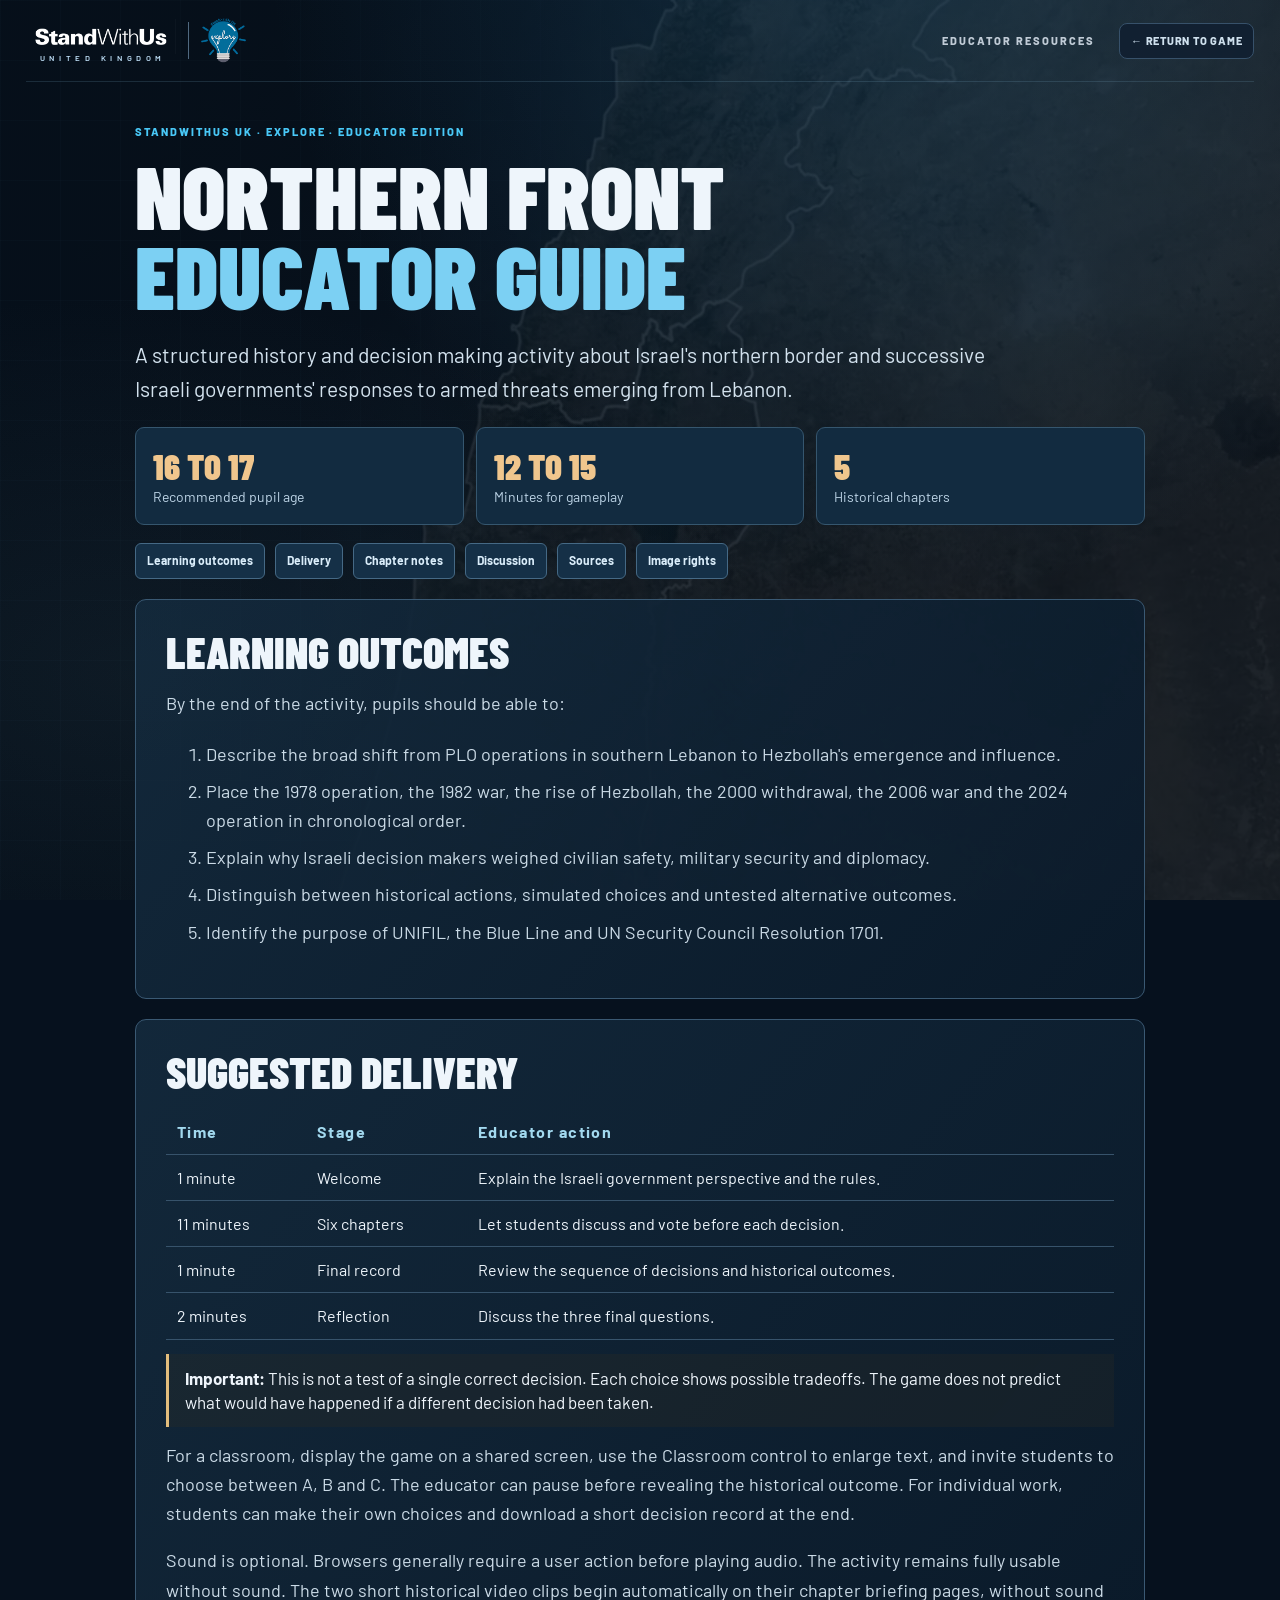
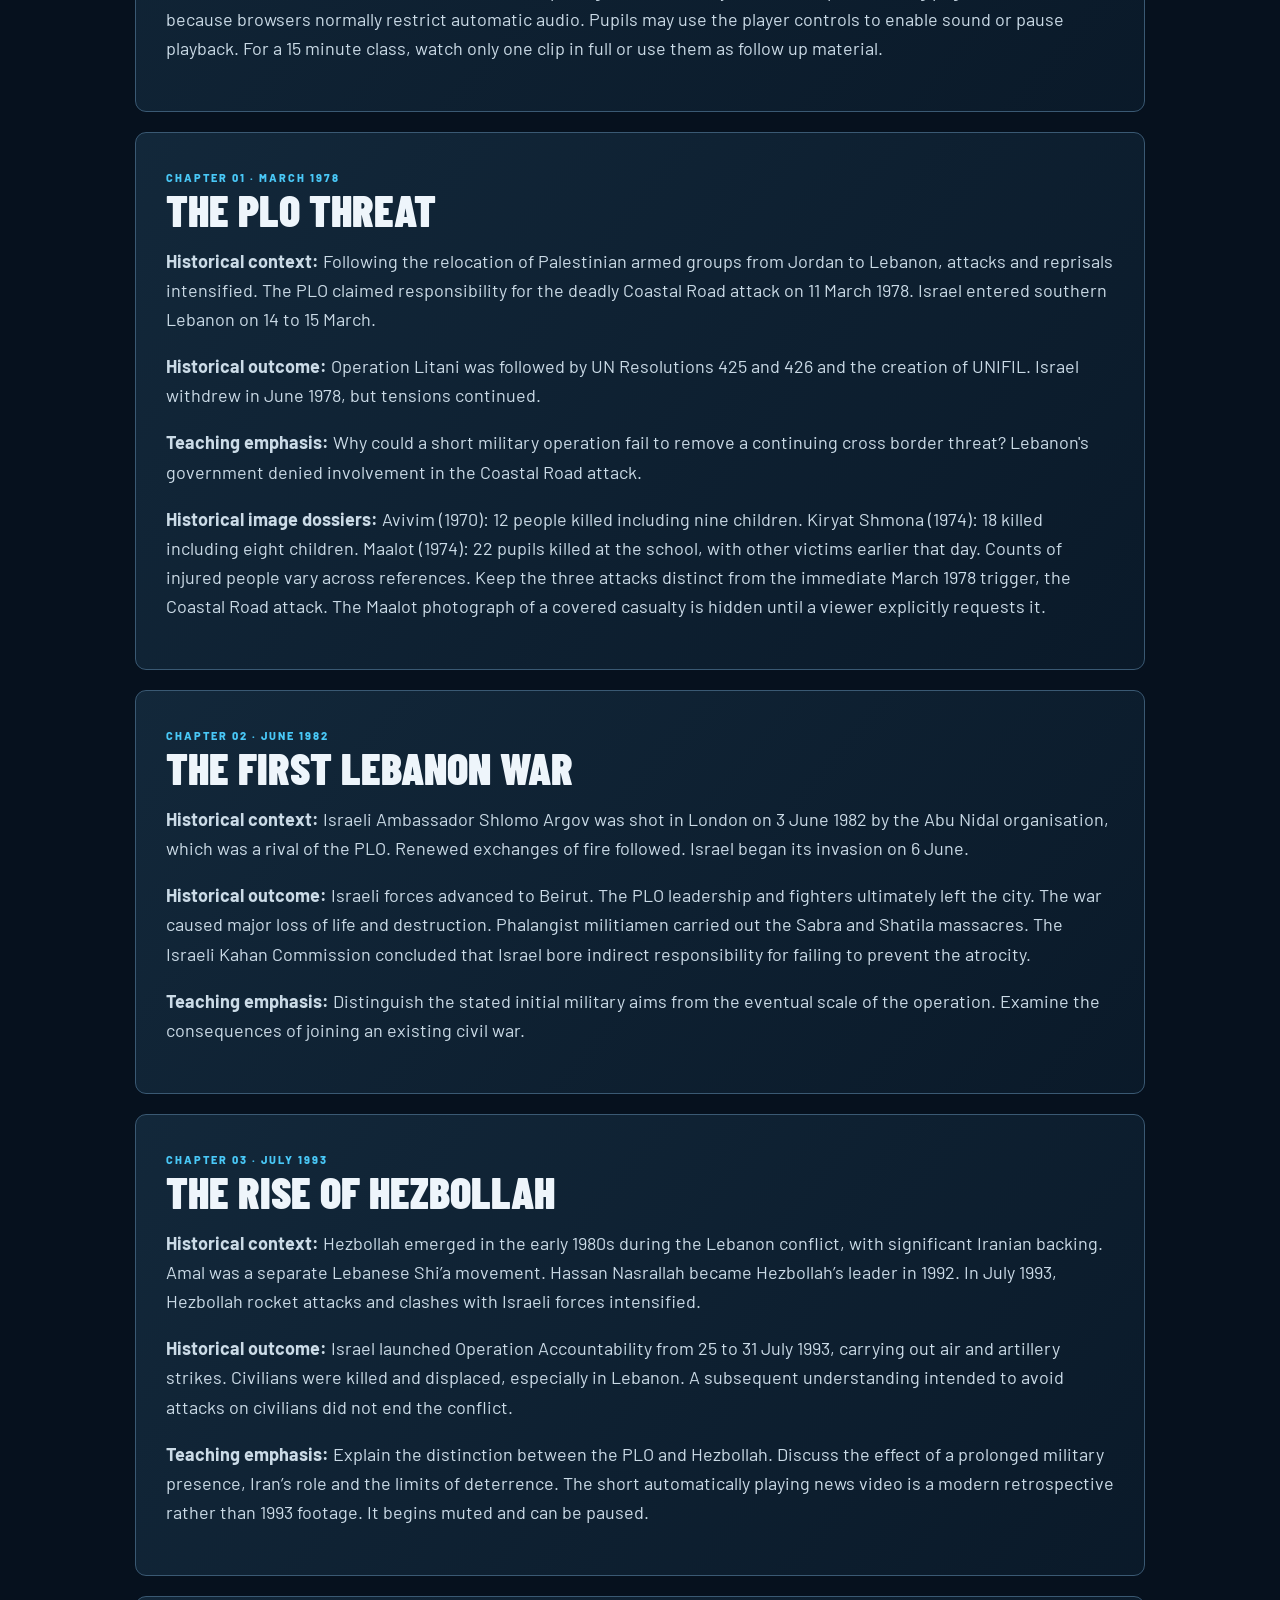
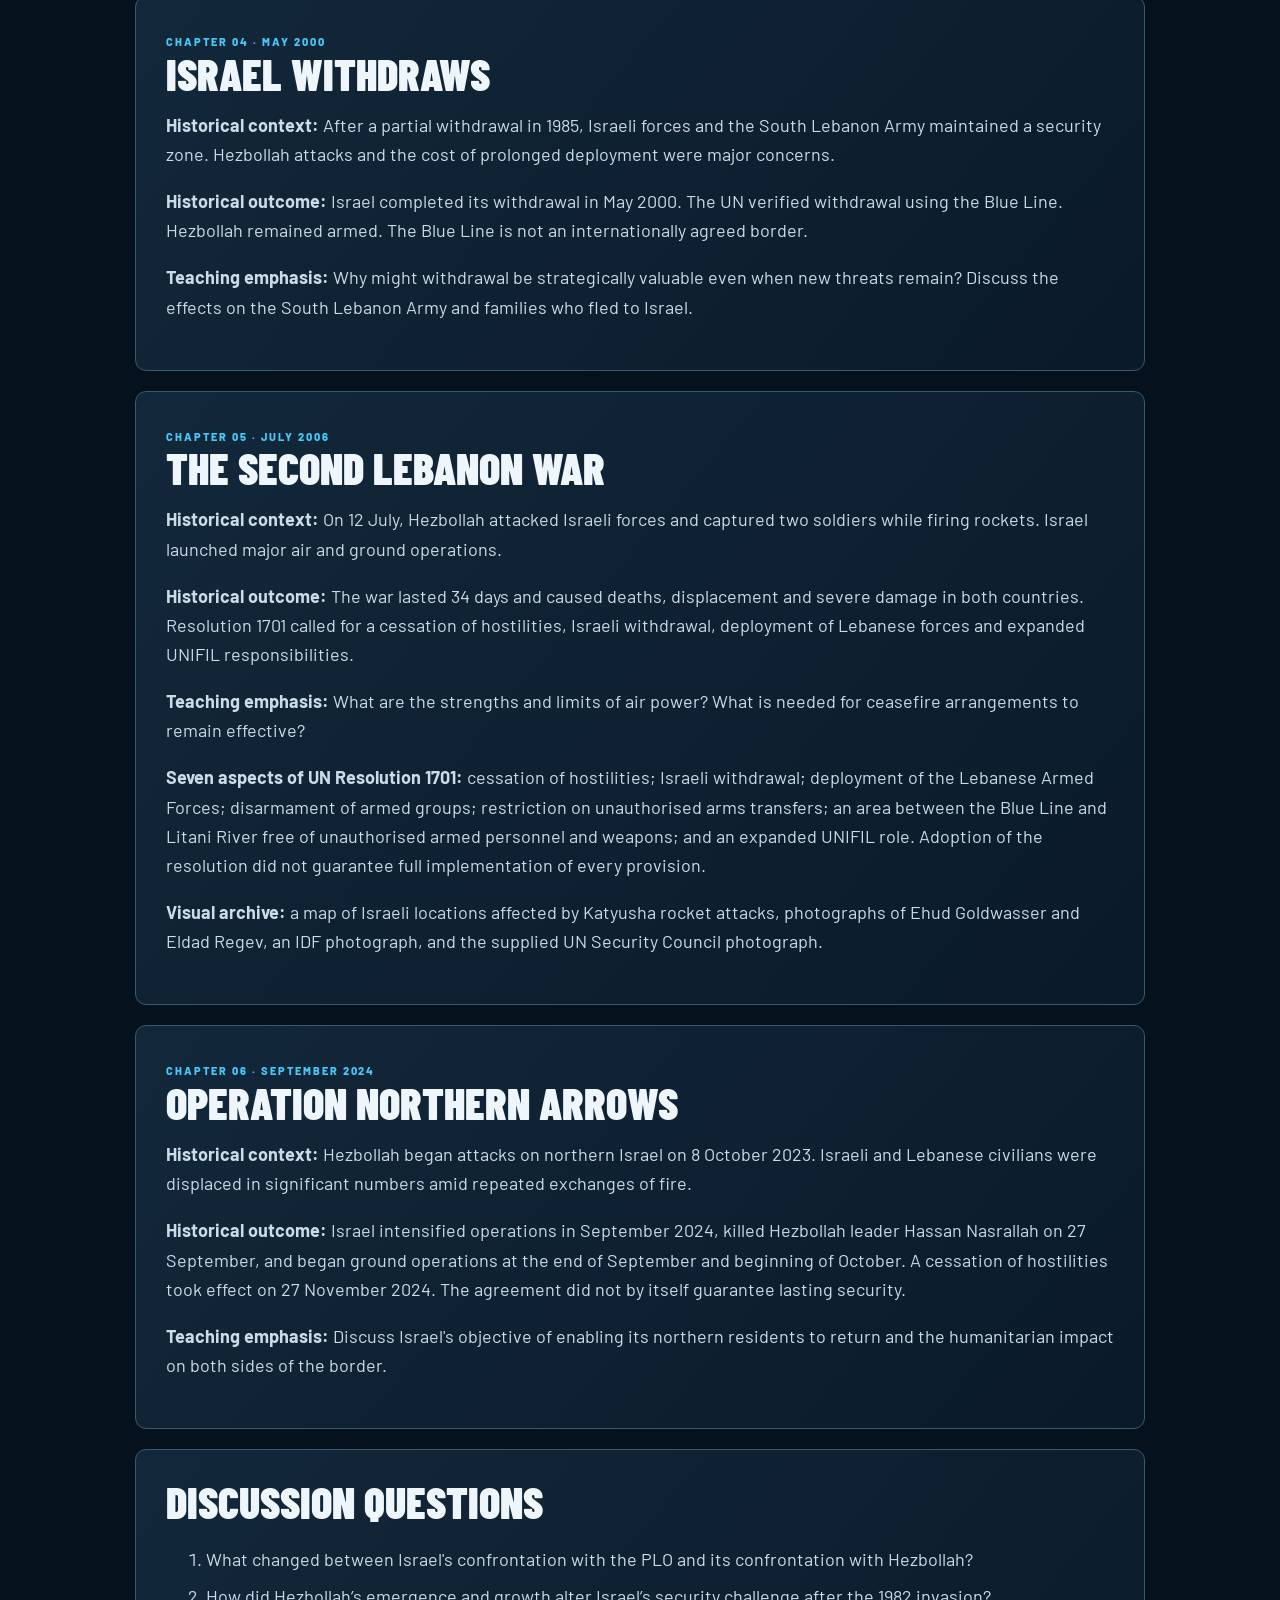
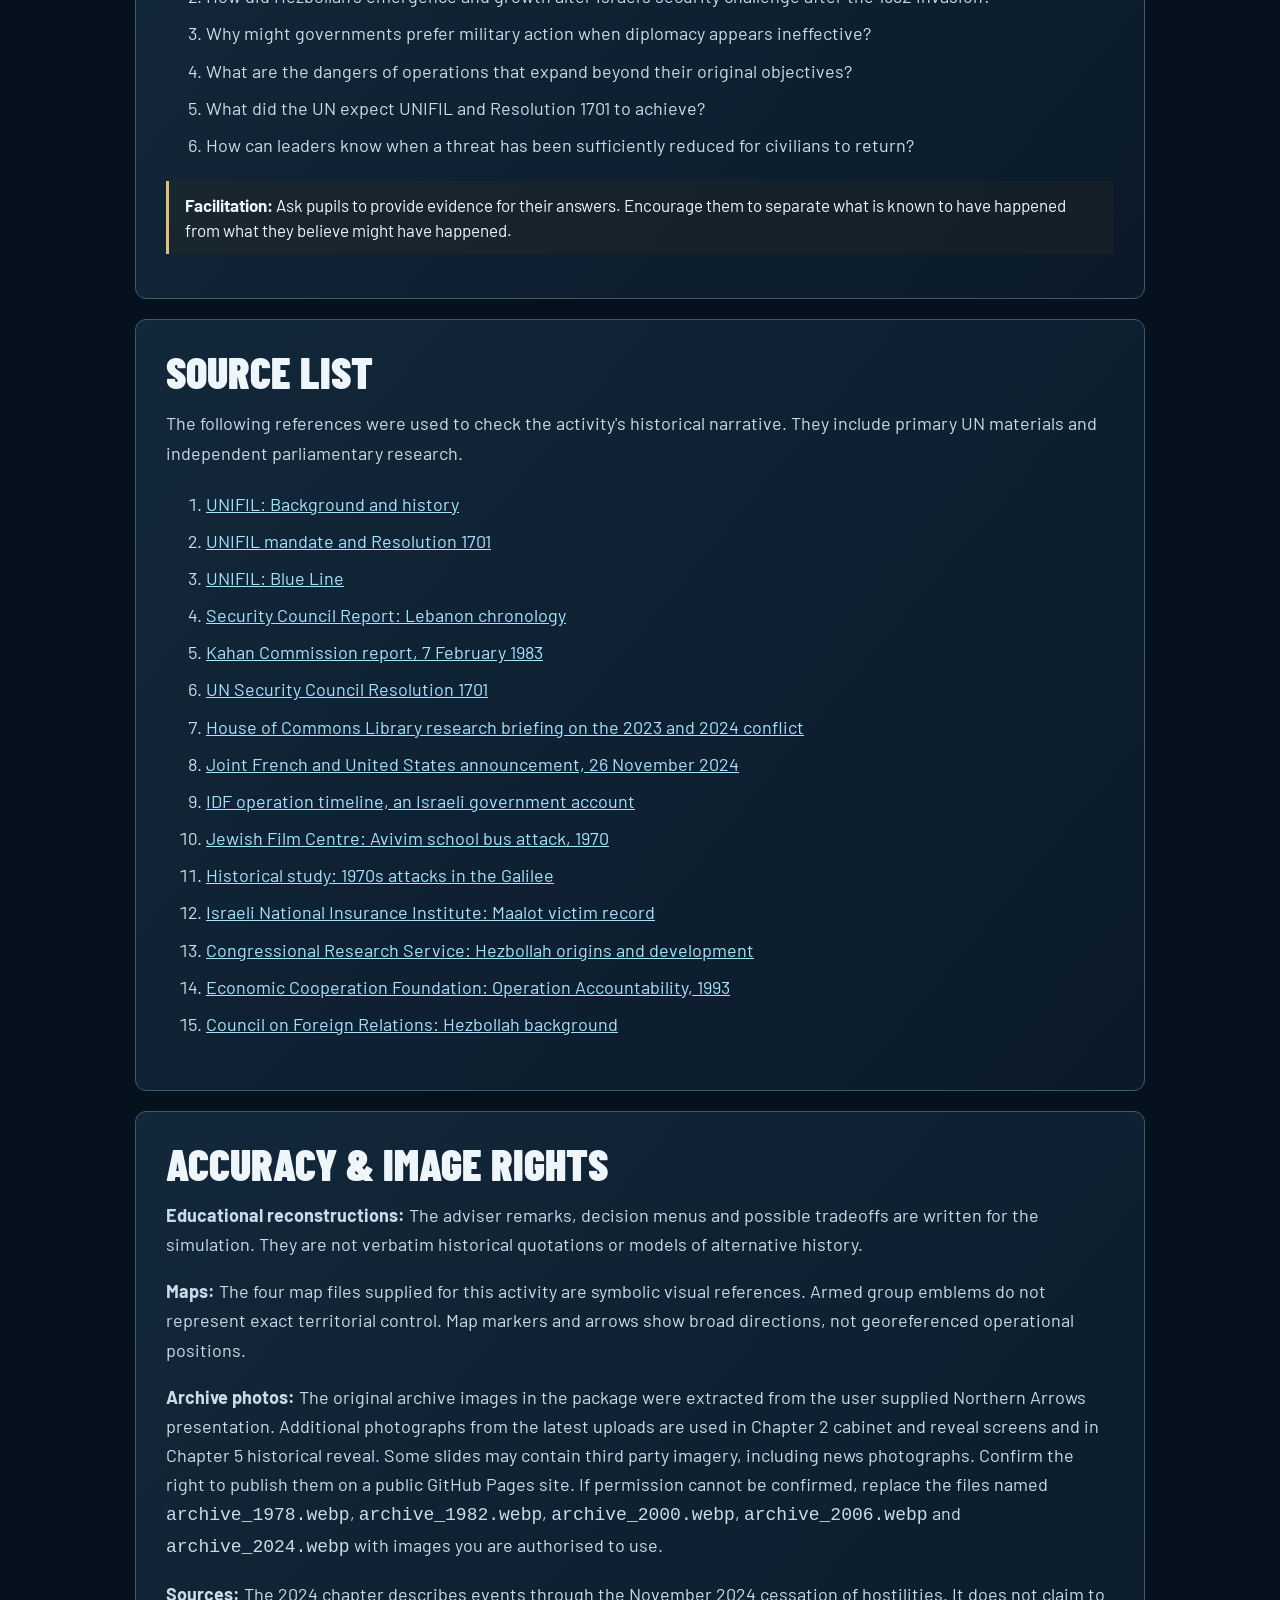
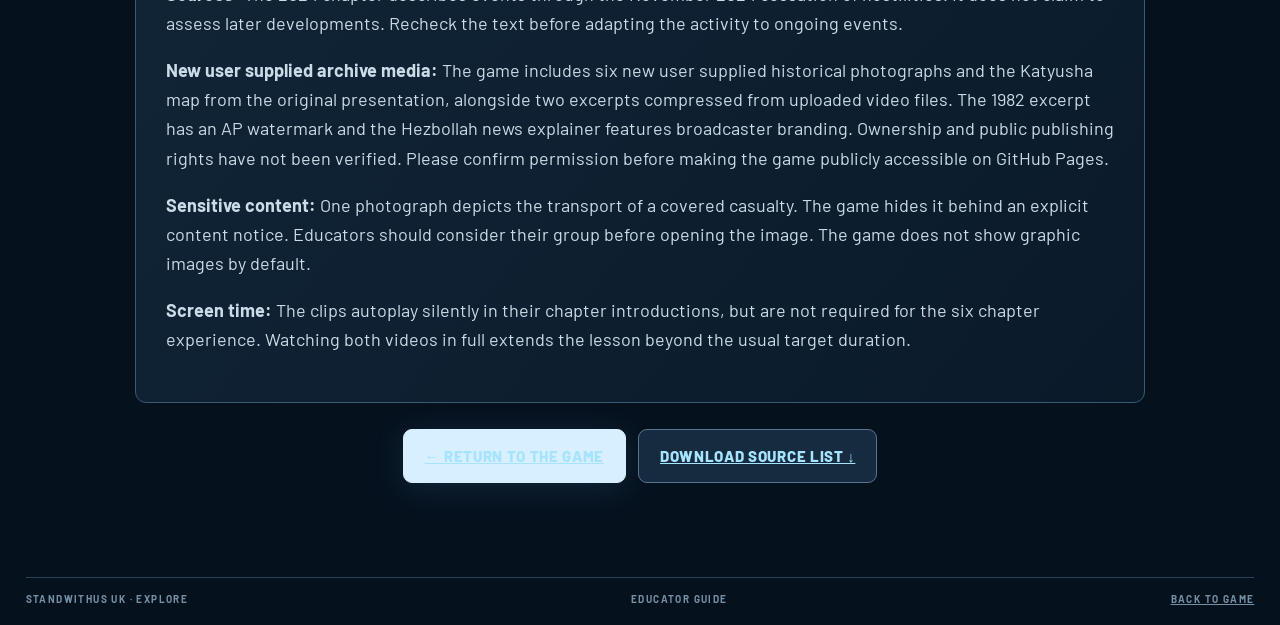
==== commit 5b51a78f: "Update chapter images and video autoplay Update Northern Front chapter images and video autoplay" ====
--- a/educator_guide.html
+++ b/educator_guide.html
@@ -7,10 +7,10 @@
 <div class="guide-grid"><div class="guide-box"><strong>16 TO 17</strong><span>Recommended pupil age</span></div><div class="guide-box"><strong>12 TO 15</strong><span>Minutes for gameplay</span></div><div class="guide-box"><strong>5</strong><span>Historical chapters</span></div></div>
 <div class="navbox"><a href="#learning">Learning outcomes</a><a href="#delivery">Delivery</a><a href="#chapters">Chapter notes</a><a href="#questions">Discussion</a><a href="#sources">Sources</a><a href="#rights">Image rights</a></div>
 <section class="panel" id="learning"><h2>LEARNING OUTCOMES</h2><p>By the end of the activity, pupils should be able to:</p><ol><li>Describe the broad shift from PLO operations in southern Lebanon to Hezbollah's emergence and influence.</li><li>Place the 1978 operation, the 1982 war, the rise of Hezbollah, the 2000 withdrawal, the 2006 war and the 2024 operation in chronological order.</li><li>Explain why Israeli decision makers weighed civilian safety, military security and diplomacy.</li><li>Distinguish between historical actions, simulated choices and untested alternative outcomes.</li><li>Identify the purpose of UNIFIL, the Blue Line and UN Security Council Resolution 1701.</li></ol></section>
-<section class="panel" id="delivery"><h2>SUGGESTED DELIVERY</h2><table><thead><tr><th>Time</th><th>Stage</th><th>Educator action</th></tr></thead><tbody><tr><td>1 minute</td><td>Welcome</td><td>Explain the Israeli government perspective and the rules.</td></tr><tr><td>11 minutes</td><td>Six chapters</td><td>Let students discuss and vote before each decision.</td></tr><tr><td>1 minute</td><td>Final record</td><td>Review the sequence of decisions and historical outcomes.</td></tr><tr><td>2 minutes</td><td>Reflection</td><td>Discuss the three final questions.</td></tr></tbody></table><div class="guide-callout"><strong>Important:</strong> This is not a test of a single correct decision. Each choice shows possible tradeoffs. The game does not predict what would have happened if a different decision had been taken.</div><p>For a classroom, display the game on a shared screen, use the Classroom control to enlarge text, and invite students to choose between A, B and C. The educator can pause before revealing the historical outcome. For individual work, students can make their own choices and download a short decision record at the end.</p><p>Sound is optional. Browsers generally require a user action before playing audio. The activity remains fully usable without sound. The two short historical video clips are optional. For a 15 minute class, select one clip at most or use them as follow up material.</p></section>
+<section class="panel" id="delivery"><h2>SUGGESTED DELIVERY</h2><table><thead><tr><th>Time</th><th>Stage</th><th>Educator action</th></tr></thead><tbody><tr><td>1 minute</td><td>Welcome</td><td>Explain the Israeli government perspective and the rules.</td></tr><tr><td>11 minutes</td><td>Six chapters</td><td>Let students discuss and vote before each decision.</td></tr><tr><td>1 minute</td><td>Final record</td><td>Review the sequence of decisions and historical outcomes.</td></tr><tr><td>2 minutes</td><td>Reflection</td><td>Discuss the three final questions.</td></tr></tbody></table><div class="guide-callout"><strong>Important:</strong> This is not a test of a single correct decision. Each choice shows possible tradeoffs. The game does not predict what would have happened if a different decision had been taken.</div><p>For a classroom, display the game on a shared screen, use the Classroom control to enlarge text, and invite students to choose between A, B and C. The educator can pause before revealing the historical outcome. For individual work, students can make their own choices and download a short decision record at the end.</p><p>Sound is optional. Browsers generally require a user action before playing audio. The activity remains fully usable without sound. The two short historical video clips begin automatically on their chapter briefing pages, without sound because browsers normally restrict automatic audio. Pupils may use the player controls to enable sound or pause playback. For a 15 minute class, watch only one clip in full or use them as follow up material.</p></section>
 <section id="chapters"><div class="panel"><span class="eyebrow">CHAPTER 01 · MARCH 1978</span><h2>THE PLO THREAT</h2><p><strong>Historical context:</strong> Following the relocation of Palestinian armed groups from Jordan to Lebanon, attacks and reprisals intensified. The PLO claimed responsibility for the deadly Coastal Road attack on 11 March 1978. Israel entered southern Lebanon on 14 to 15 March.</p><p><strong>Historical outcome:</strong> Operation Litani was followed by UN Resolutions 425 and 426 and the creation of UNIFIL. Israel withdrew in June 1978, but tensions continued.</p><p><strong>Teaching emphasis:</strong> Why could a short military operation fail to remove a continuing cross border threat? Lebanon's government denied involvement in the Coastal Road attack.</p><p><strong>Historical image dossiers:</strong> Avivim (1970): 12 people killed including nine children. Kiryat Shmona (1974): 18 killed including eight children. Maalot (1974): 22 pupils killed at the school, with other victims earlier that day. Counts of injured people vary across references. Keep the three attacks distinct from the immediate March 1978 trigger, the Coastal Road attack. The Maalot photograph of a covered casualty is hidden until a viewer explicitly requests it.</p></div>
 <div class="panel"><span class="eyebrow">CHAPTER 02 · JUNE 1982</span><h2>THE FIRST LEBANON WAR</h2><p><strong>Historical context:</strong> Israeli Ambassador Shlomo Argov was shot in London on 3 June 1982 by the Abu Nidal organisation, which was a rival of the PLO. Renewed exchanges of fire followed. Israel began its invasion on 6 June.</p><p><strong>Historical outcome:</strong> Israeli forces advanced to Beirut. The PLO leadership and fighters ultimately left the city. The war caused major loss of life and destruction. Phalangist militiamen carried out the Sabra and Shatila massacres. The Israeli Kahan Commission concluded that Israel bore indirect responsibility for failing to prevent the atrocity.</p><p><strong>Teaching emphasis:</strong> Distinguish the stated initial military aims from the eventual scale of the operation. Examine the consequences of joining an existing civil war.</p></div>
-<div class="panel"><span class="eyebrow">CHAPTER 03 · JULY 1993</span><h2>THE RISE OF HEZBOLLAH</h2><p><strong>Historical context:</strong> Hezbollah emerged in the early 1980s during the Lebanon conflict, with significant Iranian backing. Amal was a separate Lebanese Shi’a movement. Hassan Nasrallah became Hezbollah’s leader in 1992. In July 1993, Hezbollah rocket attacks and clashes with Israeli forces intensified.</p><p><strong>Historical outcome:</strong> Israel launched Operation Accountability from 25 to 31 July 1993, carrying out air and artillery strikes. Civilians were killed and displaced, especially in Lebanon. A subsequent understanding intended to avoid attacks on civilians did not end the conflict.</p><p><strong>Teaching emphasis:</strong> Explain the distinction between the PLO and Hezbollah. Discuss the effect of a prolonged military presence, Iran’s role and the limits of deterrence. The optional news video is a modern retrospective rather than 1993 footage.</p></div><div class="panel"><span class="eyebrow">CHAPTER 04 · MAY 2000</span><h2>ISRAEL WITHDRAWS</h2><p><strong>Historical context:</strong> After a partial withdrawal in 1985, Israeli forces and the South Lebanon Army maintained a security zone. Hezbollah attacks and the cost of prolonged deployment were major concerns.</p><p><strong>Historical outcome:</strong> Israel completed its withdrawal in May 2000. The UN verified withdrawal using the Blue Line. Hezbollah remained armed. The Blue Line is not an internationally agreed border.</p><p><strong>Teaching emphasis:</strong> Why might withdrawal be strategically valuable even when new threats remain? Discuss the effects on the South Lebanon Army and families who fled to Israel.</p></div>
+<div class="panel"><span class="eyebrow">CHAPTER 03 · JULY 1993</span><h2>THE RISE OF HEZBOLLAH</h2><p><strong>Historical context:</strong> Hezbollah emerged in the early 1980s during the Lebanon conflict, with significant Iranian backing. Amal was a separate Lebanese Shi’a movement. Hassan Nasrallah became Hezbollah’s leader in 1992. In July 1993, Hezbollah rocket attacks and clashes with Israeli forces intensified.</p><p><strong>Historical outcome:</strong> Israel launched Operation Accountability from 25 to 31 July 1993, carrying out air and artillery strikes. Civilians were killed and displaced, especially in Lebanon. A subsequent understanding intended to avoid attacks on civilians did not end the conflict.</p><p><strong>Teaching emphasis:</strong> Explain the distinction between the PLO and Hezbollah. Discuss the effect of a prolonged military presence, Iran’s role and the limits of deterrence. The short automatically playing news video is a modern retrospective rather than 1993 footage. It begins muted and can be paused.</p></div><div class="panel"><span class="eyebrow">CHAPTER 04 · MAY 2000</span><h2>ISRAEL WITHDRAWS</h2><p><strong>Historical context:</strong> After a partial withdrawal in 1985, Israeli forces and the South Lebanon Army maintained a security zone. Hezbollah attacks and the cost of prolonged deployment were major concerns.</p><p><strong>Historical outcome:</strong> Israel completed its withdrawal in May 2000. The UN verified withdrawal using the Blue Line. Hezbollah remained armed. The Blue Line is not an internationally agreed border.</p><p><strong>Teaching emphasis:</strong> Why might withdrawal be strategically valuable even when new threats remain? Discuss the effects on the South Lebanon Army and families who fled to Israel.</p></div>
 <div class="panel"><span class="eyebrow">CHAPTER 05 · JULY 2006</span><h2>THE SECOND LEBANON WAR</h2><p><strong>Historical context:</strong> On 12 July, Hezbollah attacked Israeli forces and captured two soldiers while firing rockets. Israel launched major air and ground operations.</p><p><strong>Historical outcome:</strong> The war lasted 34 days and caused deaths, displacement and severe damage in both countries. Resolution 1701 called for a cessation of hostilities, Israeli withdrawal, deployment of Lebanese forces and expanded UNIFIL responsibilities.</p><p><strong>Teaching emphasis:</strong> What are the strengths and limits of air power? What is needed for ceasefire arrangements to remain effective?</p><p><strong>Seven aspects of UN Resolution 1701:</strong> cessation of hostilities; Israeli withdrawal; deployment of the Lebanese Armed Forces; disarmament of armed groups; restriction on unauthorised arms transfers; an area between the Blue Line and Litani River free of unauthorised armed personnel and weapons; and an expanded UNIFIL role. Adoption of the resolution did not guarantee full implementation of every provision.</p><p><strong>Visual archive:</strong> a map of Israeli locations affected by Katyusha rocket attacks, photographs of Ehud Goldwasser and Eldad Regev, an IDF photograph, and the supplied UN Security Council photograph.</p></div>
 <div class="panel"><span class="eyebrow">CHAPTER 06 · SEPTEMBER 2024</span><h2>OPERATION NORTHERN ARROWS</h2><p><strong>Historical context:</strong> Hezbollah began attacks on northern Israel on 8 October 2023. Israeli and Lebanese civilians were displaced in significant numbers amid repeated exchanges of fire.</p><p><strong>Historical outcome:</strong> Israel intensified operations in September 2024, killed Hezbollah leader Hassan Nasrallah on 27 September, and began ground operations at the end of September and beginning of October. A cessation of hostilities took effect on 27 November 2024. The agreement did not by itself guarantee lasting security.</p><p><strong>Teaching emphasis:</strong> Discuss Israel's objective of enabling its northern residents to return and the humanitarian impact on both sides of the border.</p></div></section>
 <section class="panel" id="questions"><h2>DISCUSSION QUESTIONS</h2><ol><li>What changed between Israel's confrontation with the PLO and its confrontation with Hezbollah?</li><li>How did Hezbollah’s emergence and growth alter Israel’s security challenge after the 1982 invasion?</li><li>Why might governments prefer military action when diplomacy appears ineffective?</li><li>What are the dangers of operations that expand beyond their original objectives?</li><li>What did the UN expect UNIFIL and Resolution 1701 to achieve?</li><li>How can leaders know when a threat has been sufficiently reduced for civilians to return?</li></ol><div class="guide-callout"><strong>Facilitation:</strong> Ask pupils to provide evidence for their answers. Encourage them to separate what is known to have happened from what they believe might have happened.</div></section>
@@ -25,5 +25,5 @@
 <li><a href="https://www.elysee.fr/en/emmanuel-macron/2024/11/26/joint-statement-by-president-biden-and-president-macron-announcing-a-cessation-of-hostilities" rel="noopener" target="_blank">Joint French and United States announcement, 26 November 2024</a></li>
 <li><a href="https://www.idf.il/en/mini-sites/idf-press-releases-israel-at-war/the-northern-front/a-timeline-of-operation-northern-arrows/" rel="noopener" target="_blank">IDF operation timeline, an Israeli government account</a></li>
 <li><a href="https://jfc.org.il/en/news_journal/59606-2/105238-2/" rel="noopener" target="_blank">Jewish Film Centre: Avivim school bus attack, 1970</a></li><li><a href="https://artefacts-discovery.researcher.life/full_text/DA-2/ca/ca545cea1fdf3dd684aa4b7c94d6db4e/full_text/2bdd018140510d56ff365d1f5d1e1981.pdf" rel="noopener" target="_blank">Historical study: 1970s attacks in the Galilee</a></li><li><a href="https://laad.btl.gov.il/Web/He/TerrorVictims/Page/Default.aspx?ID=37853" rel="noopener" target="_blank">Israeli National Insurance Institute: Maalot victim record</a></li><li><a href="https://www.everycrsreport.com/files/20101008_R41446_74080e475b543f8ec66c3a60d2e821ecacedd810.html" rel="noopener" target="_blank">Congressional Research Service: Hezbollah origins and development</a></li><li><a href="https://www.ecf.org.il/issues/issue/1384" rel="noopener" target="_blank">Economic Cooperation Foundation: Operation Accountability, 1993</a></li><li><a href="https://www.cfr.org/backgrounders/what-hezbollah" rel="noopener" target="_blank">Council on Foreign Relations: Hezbollah background</a></li></ol></section>
-<section class="panel" id="rights"><h2>ACCURACY &amp; IMAGE RIGHTS</h2><p><strong>Educational reconstructions:</strong> The adviser remarks, decision menus and possible tradeoffs are written for the simulation. They are not verbatim historical quotations or models of alternative history.</p><p><strong>Maps:</strong> The four map files supplied for this activity are symbolic visual references. Armed group emblems do not represent exact territorial control. Map markers and arrows show broad directions, not georeferenced operational positions.</p><p><strong>Archive photos:</strong> The five archive images in the package were extracted from the user supplied Northern Arrows presentation. Some slides may contain third party imagery, including news photographs. Confirm the right to publish them on a public GitHub Pages site. If permission cannot be confirmed, replace the files named <code>archive_1978.webp</code>, <code>archive_1982.webp</code>, <code>archive_2000.webp</code>, <code>archive_2006.webp</code> and <code>archive_2024.webp</code> with images you are authorised to use.</p><p><strong>Sources:</strong> The 2024 chapter describes events through the November 2024 cessation of hostilities. It does not claim to assess later developments. Recheck the text before adapting the activity to ongoing events.</p><p><strong>New user supplied archive media:</strong> The game includes six new user supplied historical photographs and the Katyusha map from the original presentation, alongside two excerpts compressed from uploaded video files. The 1982 excerpt has an AP watermark and the Hezbollah news explainer features broadcaster branding. Ownership and public publishing rights have not been verified. Please confirm permission before making the game publicly accessible on GitHub Pages.</p><p><strong>Sensitive content:</strong> One photograph depicts the transport of a covered casualty. The game hides it behind an explicit content notice. Educators should consider their group before opening the image. The game does not show graphic images by default.</p><p><strong>Screen time:</strong> The clips are not required for the six chapter experience. Playing both videos extends the lesson beyond the usual target duration.</p></section>
+<section class="panel" id="rights"><h2>ACCURACY &amp; IMAGE RIGHTS</h2><p><strong>Educational reconstructions:</strong> The adviser remarks, decision menus and possible tradeoffs are written for the simulation. They are not verbatim historical quotations or models of alternative history.</p><p><strong>Maps:</strong> The four map files supplied for this activity are symbolic visual references. Armed group emblems do not represent exact territorial control. Map markers and arrows show broad directions, not georeferenced operational positions.</p><p><strong>Archive photos:</strong> The original archive images in the package were extracted from the user supplied Northern Arrows presentation. Additional photographs from the latest uploads are used in Chapter 2 cabinet and reveal screens and in Chapter 5 historical reveal. Some slides may contain third party imagery, including news photographs. Confirm the right to publish them on a public GitHub Pages site. If permission cannot be confirmed, replace the files named <code>archive_1978.webp</code>, <code>archive_1982.webp</code>, <code>archive_2000.webp</code>, <code>archive_2006.webp</code> and <code>archive_2024.webp</code> with images you are authorised to use.</p><p><strong>Sources:</strong> The 2024 chapter describes events through the November 2024 cessation of hostilities. It does not claim to assess later developments. Recheck the text before adapting the activity to ongoing events.</p><p><strong>New user supplied archive media:</strong> The game includes six new user supplied historical photographs and the Katyusha map from the original presentation, alongside two excerpts compressed from uploaded video files. The 1982 excerpt has an AP watermark and the Hezbollah news explainer features broadcaster branding. Ownership and public publishing rights have not been verified. Please confirm permission before making the game publicly accessible on GitHub Pages.</p><p><strong>Sensitive content:</strong> One photograph depicts the transport of a covered casualty. The game hides it behind an explicit content notice. Educators should consider their group before opening the image. The game does not show graphic images by default.</p><p><strong>Screen time:</strong> The clips autoplay silently in their chapter introductions, but are not required for the six chapter experience. Watching both videos in full extends the lesson beyond the usual target duration.</p></section>
 <div class="final-actions"><a class="btn btn-primary" href="index.html">← RETURN TO THE GAME</a><a class="btn" download="" href="SOURCES.md">DOWNLOAD SOURCE LIST ↓</a></div></main><footer class="site-footer"><span>STANDWITHUS UK · EXPLORE</span><span>EDUCATOR GUIDE</span><a href="index.html">BACK TO GAME</a></footer></body></html>
--- a/styles.css
+++ b/styles.css
@@ -144,3 +144,19 @@
 .final-timeline{grid-template-columns:repeat(3,minmax(0,1fr))}
 @media(max-width:990px){.final-timeline{grid-template-columns:repeat(2,minmax(0,1fr))}}
 @media(max-width:700px){.final-timeline{grid-template-columns:1fr}}
+
+/* V3 historical archive imagery and automatic playback */
+.auto-video-invite{grid-template-columns:minmax(270px,52%) 1fr;align-items:center}
+.inline-video-shell{position:relative;min-width:0}
+.inline-video-shell video{display:block;width:100%;height:auto;aspect-ratio:16/9;object-fit:contain;background:#01040a;border-radius:9px;border:1px solid #4b738c}
+.auto-video-badge{position:absolute;top:9px;left:10px;padding:5px 8px;background:#071928d9;border:1px solid #3d7194;color:#e4f6ff;border-radius:4px;pointer-events:none;font-size:10px;font-weight:800;letter-spacing:.08em}
+.video-help{font-size:14px!important;color:#b9d9ed!important;line-height:1.45}
+.contextphoto.featured-context-photo img{object-position:center;object-fit:cover}
+@media(max-width:700px){
+ .auto-video-invite{grid-template-columns:1fr}
+ .inline-video-shell video{max-height:none}
+ /* Chapter 2 archival photo must be visible in the cabinet on mobile too. */
+ .intel-col .contextphoto.featured-context-photo{display:block;margin-top:12px}
+ .contextphoto.featured-context-photo img{display:block;width:100%;max-height:245px;object-fit:cover}
+ .video-help{font-size:15px!important}
+}
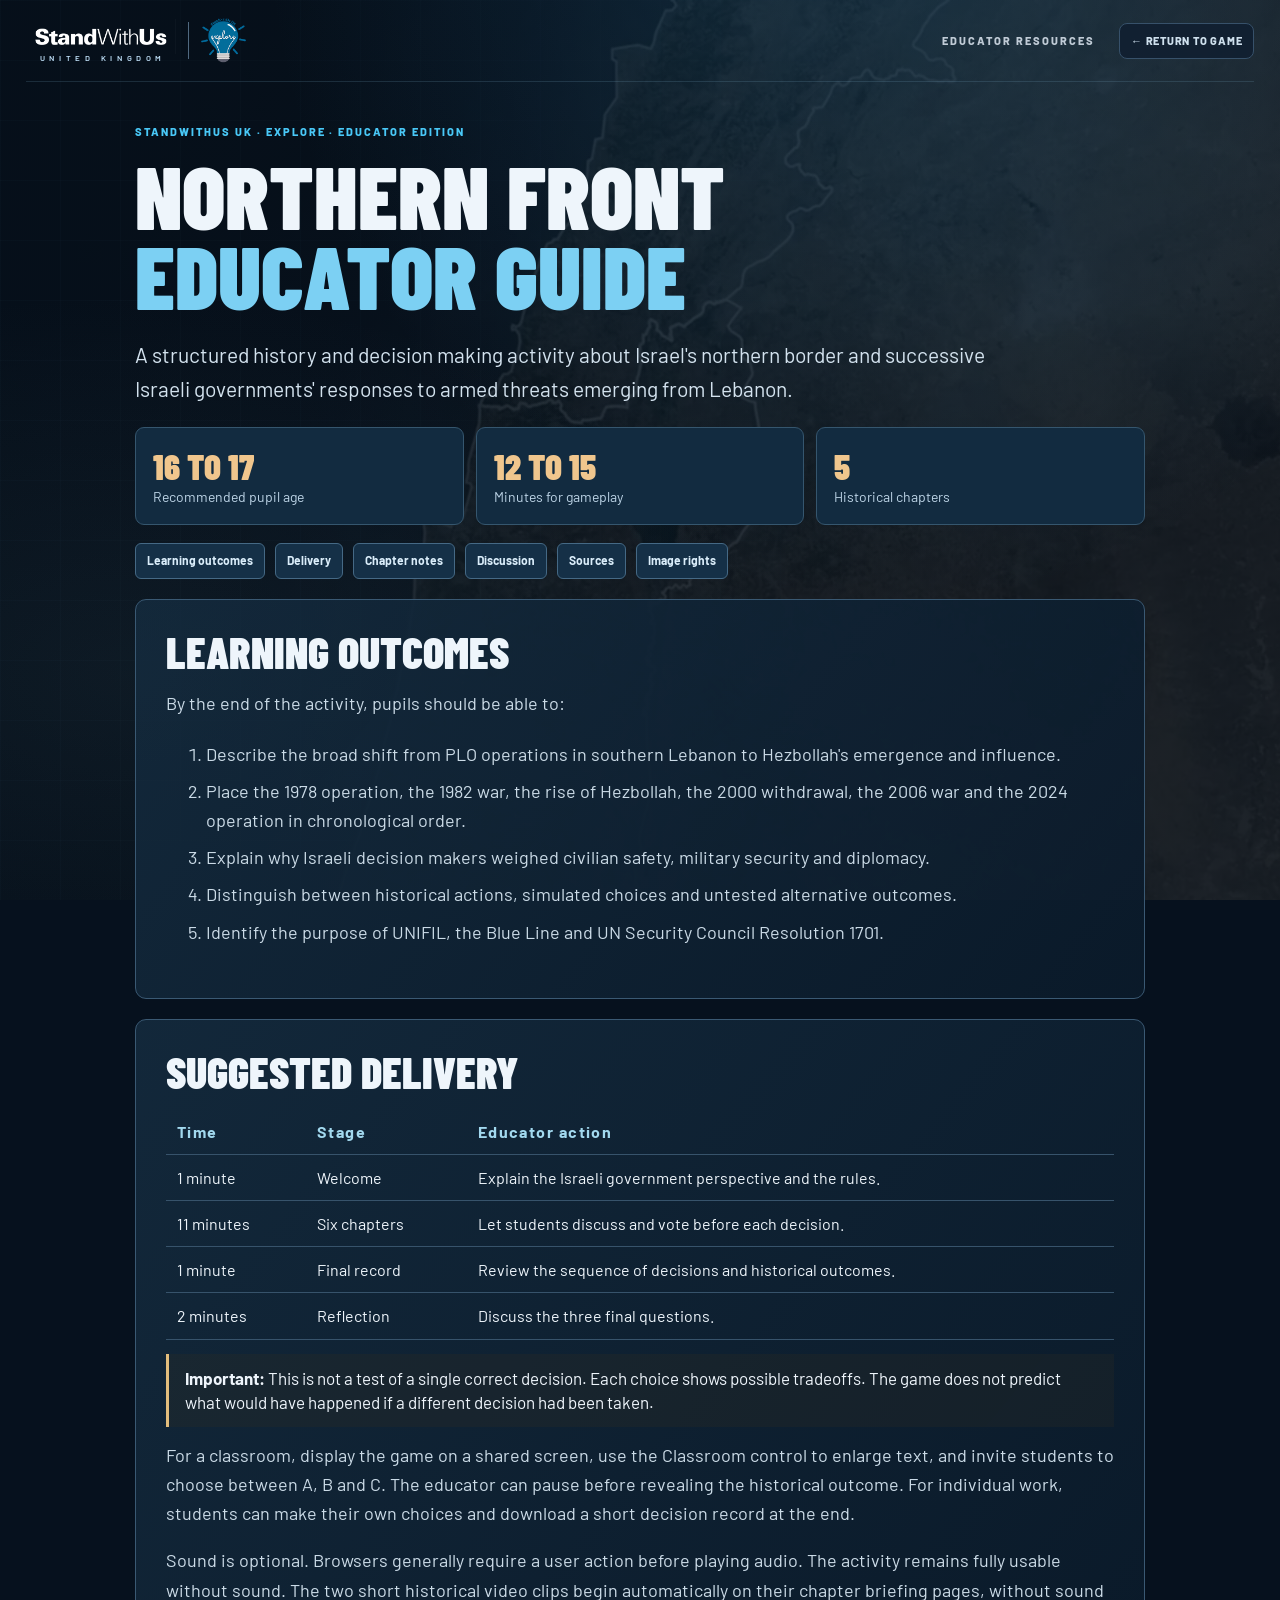
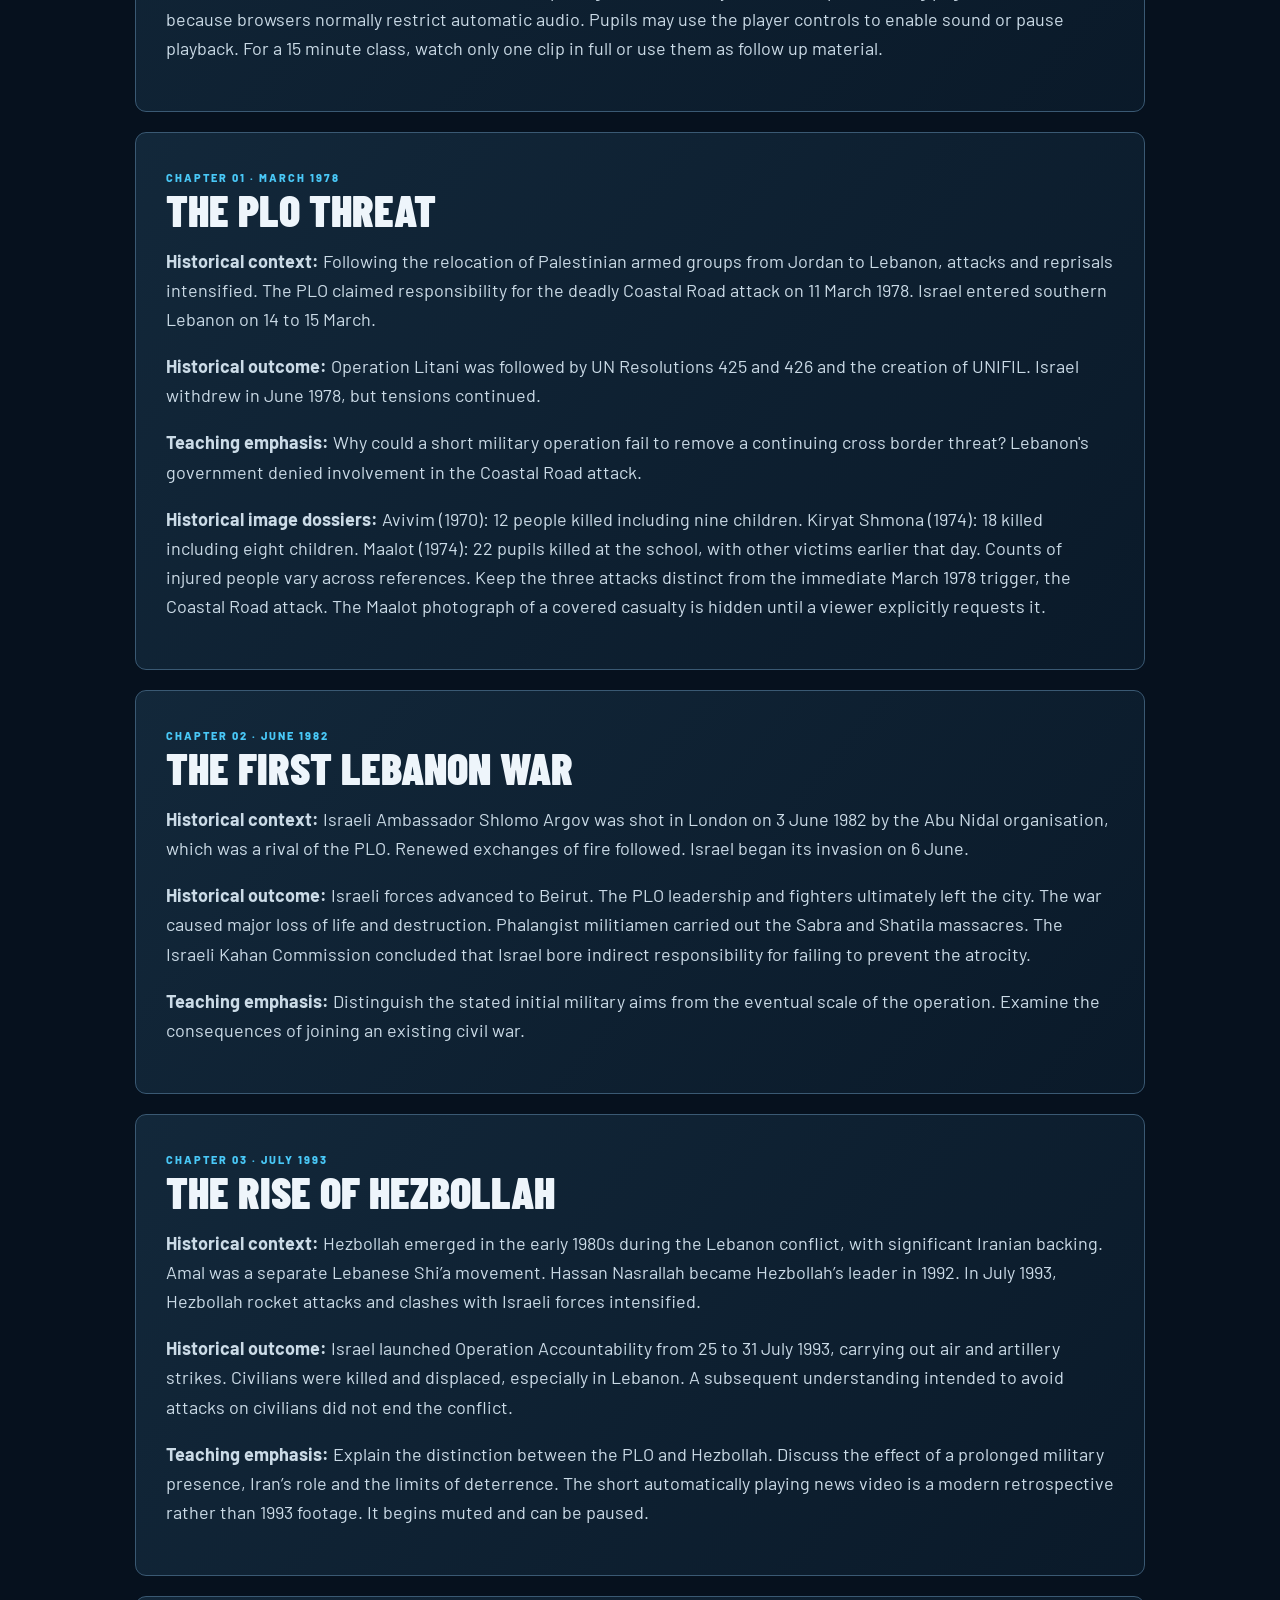
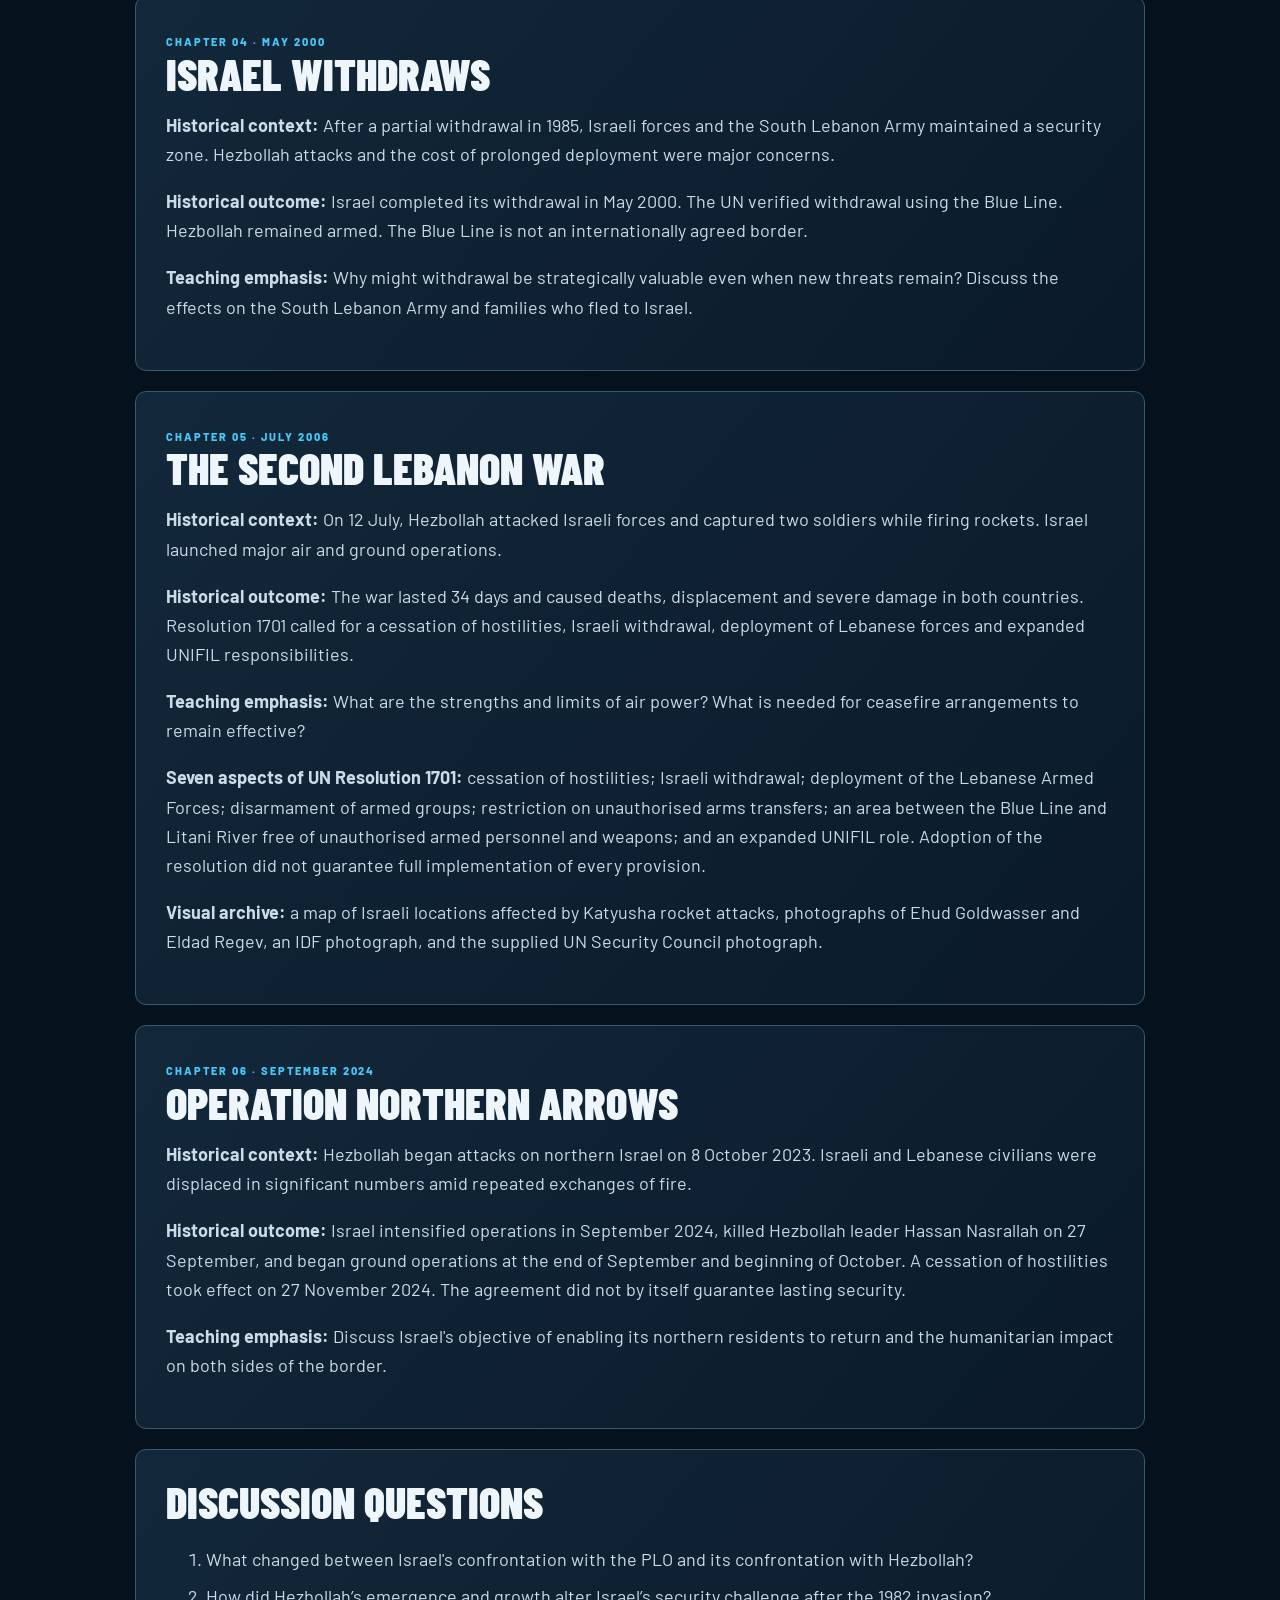
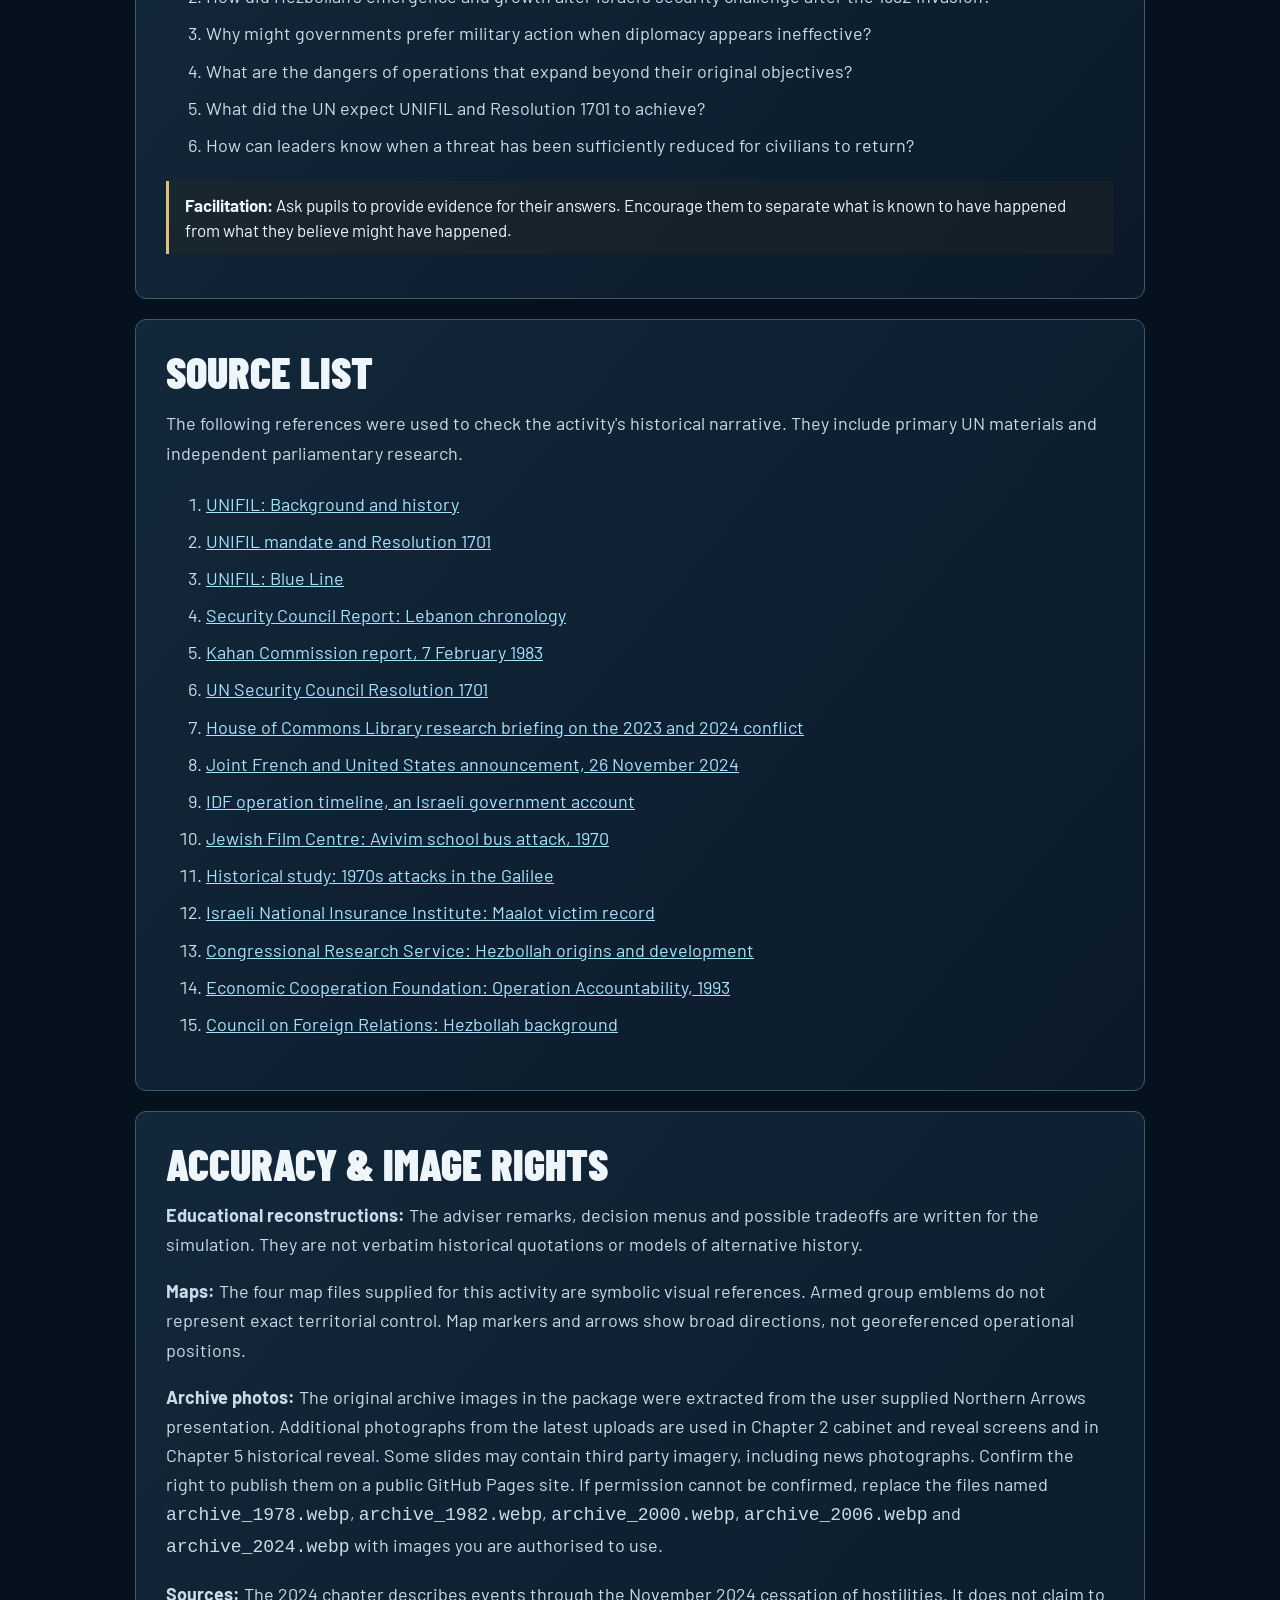
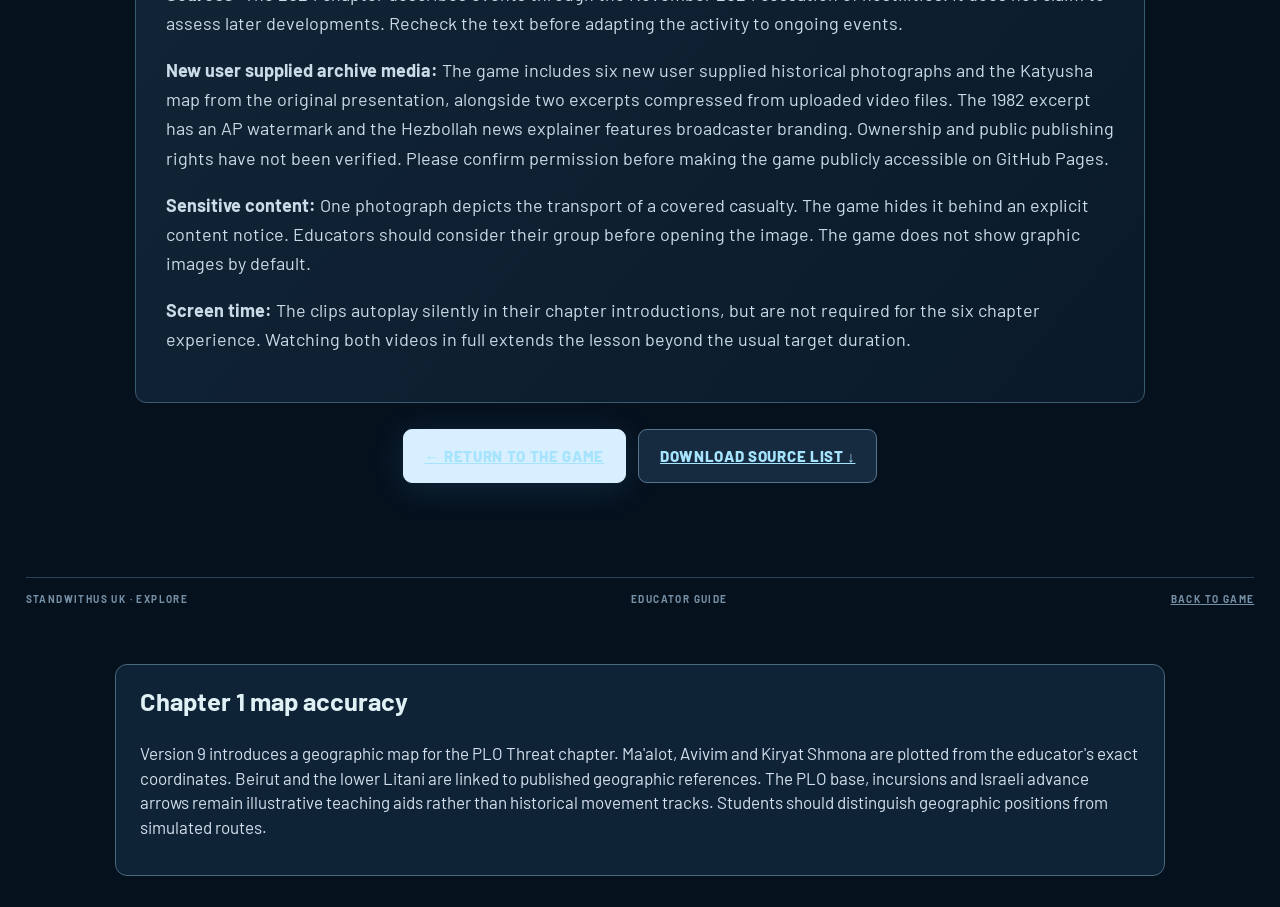
==== commit b41f8a53: "Rebuild Chapter 1 with accurate intelligence maps Rebuild Chapter 1 with geographically accurate int" ====
--- a/educator_guide.html
+++ b/educator_guide.html
@@ -26,4 +26,5 @@
 <li><a href="https://www.idf.il/en/mini-sites/idf-press-releases-israel-at-war/the-northern-front/a-timeline-of-operation-northern-arrows/" rel="noopener" target="_blank">IDF operation timeline, an Israeli government account</a></li>
 <li><a href="https://jfc.org.il/en/news_journal/59606-2/105238-2/" rel="noopener" target="_blank">Jewish Film Centre: Avivim school bus attack, 1970</a></li><li><a href="https://artefacts-discovery.researcher.life/full_text/DA-2/ca/ca545cea1fdf3dd684aa4b7c94d6db4e/full_text/2bdd018140510d56ff365d1f5d1e1981.pdf" rel="noopener" target="_blank">Historical study: 1970s attacks in the Galilee</a></li><li><a href="https://laad.btl.gov.il/Web/He/TerrorVictims/Page/Default.aspx?ID=37853" rel="noopener" target="_blank">Israeli National Insurance Institute: Maalot victim record</a></li><li><a href="https://www.everycrsreport.com/files/20101008_R41446_74080e475b543f8ec66c3a60d2e821ecacedd810.html" rel="noopener" target="_blank">Congressional Research Service: Hezbollah origins and development</a></li><li><a href="https://www.ecf.org.il/issues/issue/1384" rel="noopener" target="_blank">Economic Cooperation Foundation: Operation Accountability, 1993</a></li><li><a href="https://www.cfr.org/backgrounders/what-hezbollah" rel="noopener" target="_blank">Council on Foreign Relations: Hezbollah background</a></li></ol></section>
 <section class="panel" id="rights"><h2>ACCURACY &amp; IMAGE RIGHTS</h2><p><strong>Educational reconstructions:</strong> The adviser remarks, decision menus and possible tradeoffs are written for the simulation. They are not verbatim historical quotations or models of alternative history.</p><p><strong>Maps:</strong> The four map files supplied for this activity are symbolic visual references. Armed group emblems do not represent exact territorial control. Map markers and arrows show broad directions, not georeferenced operational positions.</p><p><strong>Archive photos:</strong> The original archive images in the package were extracted from the user supplied Northern Arrows presentation. Additional photographs from the latest uploads are used in Chapter 2 cabinet and reveal screens and in Chapter 5 historical reveal. Some slides may contain third party imagery, including news photographs. Confirm the right to publish them on a public GitHub Pages site. If permission cannot be confirmed, replace the files named <code>archive_1978.webp</code>, <code>archive_1982.webp</code>, <code>archive_2000.webp</code>, <code>archive_2006.webp</code> and <code>archive_2024.webp</code> with images you are authorised to use.</p><p><strong>Sources:</strong> The 2024 chapter describes events through the November 2024 cessation of hostilities. It does not claim to assess later developments. Recheck the text before adapting the activity to ongoing events.</p><p><strong>New user supplied archive media:</strong> The game includes six new user supplied historical photographs and the Katyusha map from the original presentation, alongside two excerpts compressed from uploaded video files. The 1982 excerpt has an AP watermark and the Hezbollah news explainer features broadcaster branding. Ownership and public publishing rights have not been verified. Please confirm permission before making the game publicly accessible on GitHub Pages.</p><p><strong>Sensitive content:</strong> One photograph depicts the transport of a covered casualty. The game hides it behind an explicit content notice. Educators should consider their group before opening the image. The game does not show graphic images by default.</p><p><strong>Screen time:</strong> The clips autoplay silently in their chapter introductions, but are not required for the six chapter experience. Watching both videos in full extends the lesson beyond the usual target duration.</p></section>
-<div class="final-actions"><a class="btn btn-primary" href="index.html">← RETURN TO THE GAME</a><a class="btn" download="" href="SOURCES.md">DOWNLOAD SOURCE LIST ↓</a></div></main><footer class="site-footer"><span>STANDWITHUS UK · EXPLORE</span><span>EDUCATOR GUIDE</span><a href="index.html">BACK TO GAME</a></footer></body></html>
+<div class="final-actions"><a class="btn btn-primary" href="index.html">← RETURN TO THE GAME</a><a class="btn" download="" href="SOURCES.md">DOWNLOAD SOURCE LIST ↓</a></div></main><footer class="site-footer"><span>STANDWITHUS UK · EXPLORE</span><span>EDUCATOR GUIDE</span><a href="index.html">BACK TO GAME</a></footer><section style="max-width:1050px;margin:35px auto;padding:18px 24px;border:1px solid #49677d;border-radius:12px;background:#0f2336;color:#e0f1f6"><h2>Chapter 1 map accuracy</h2><p>Version 9 introduces a geographic map for the PLO Threat chapter. Ma'alot, Avivim and Kiryat Shmona are plotted from the educator's exact coordinates. Beirut and the lower Litani are linked to published geographic references. The PLO base, incursions and Israeli advance arrows remain illustrative teaching aids rather than historical movement tracks. Students should distinguish geographic positions from simulated routes.</p></section>
+</body></html>
--- a/styles.css
+++ b/styles.css
@@ -8,7 +8,7 @@
 /* INTERLUDE */
 .chapter-intro{max-width:1210px;margin:0 auto;padding:32px 0 25px}.chapter-intro .progress-top,.cabinet .progress-top,.reveal .progress-top{display:flex;justify-content:space-between;gap:12px;align-items:center;margin-bottom:22px}.progress-points{display:flex;gap:7px}.progress-point{height:5px;width:39px;border-radius:7px;background:#35506a}.progress-point.done{background:#4eafcf}.progress-point.current{background:#edc27f;box-shadow:0 0 12px #e3a65388}.intro-shell{border:1px solid #39516a;min-height:620px;border-radius:16px;background:linear-gradient(125deg,#071524de 32%,#0b2439b9 100%);position:relative;overflow:hidden;display:grid;grid-template-columns:1fr .93fr;box-shadow:0 32px 65px #0007}.intro-text{padding:clamp(25px,5.5vw,75px);position:relative;z-index:1;align-self:center}.chapter-number{font:900 80px/.9 var(--display);color:#78c9f1;opacity:.4;letter-spacing:.05em}.intro-text h1{font:900 clamp(52px,6.9vw,94px)/.92 var(--display);text-transform:uppercase;margin:14px 0;color:white}.intro-text p.lead{font-size:clamp(19px,2vw,25px);font-weight:600;color:#dce8f1;line-height:1.36}.intro-text .briefing-copy{max-width:580px;font-size:16px;color:#becdd8}.year-ribbon{display:flex;align-items:center;gap:12px;color:#eac48d;font:800 18px var(--display);letter-spacing:.15em}.year-ribbon:after{content:'';height:1px;flex:1;background:#bd94515c;max-width:150px}.intro-actions{margin-top:32px;display:flex;flex-wrap:wrap;gap:11px}.intro-visual{position:relative;min-height:400px}.intro-visual img{width:100%;height:100%;object-fit:cover;filter:saturate(.78);position:absolute;inset:0}.intro-visual:after{content:'';position:absolute;inset:0;background:linear-gradient(90deg,#071524 0%,transparent 38%),linear-gradient(0deg,#06111edb,transparent 40%)}.intro-visual .visual-caption{position:absolute;z-index:1;bottom:28px;left:35px;right:35px;text-shadow:0 3px 6px #0009}.visual-caption strong{font:800 30px var(--display);letter-spacing:.08em}.visual-caption span{display:block;color:#c2cedb;font-size:12px}
 /* CABINET */
-.cabinet{padding:25px 0 20px}.cabinet-title-row{display:flex;align-items:flex-end;justify-content:space-between;gap:20px;margin:7px 0 20px}.cabinet-title-row h1{font:900 clamp(43px,4.7vw,72px)/.95 var(--display);margin:5px 0;text-transform:uppercase}.cabinet-title-row .chapter-subtitle{font-size:14px;margin:0;color:#b2cbda}.cabinet-date{color:#e4bd7f;font:900 clamp(45px,4.8vw,69px)/1 var(--display);letter-spacing:.02em;white-space:nowrap}.cabinet-layout{display:grid;grid-template-columns:260px minmax(0,1fr) 308px;gap:14px;align-items:start}.cabinet-col{display:flex;flex-direction:column;gap:13px}.dossier{padding:19px;border:1px solid #35506a;background:linear-gradient(160deg,#162739ea,#0a1827f0);border-radius:12px}.dossier h3{font:800 26px/.95 var(--display);margin:8px 0 13px;text-transform:uppercase}.dossier .item{padding:12px 0;border-top:1px solid #31465a;display:flex;align-items:start;gap:9px;color:#c8d5e0;font-size:13px}.dossier .item b{color:#75d0ee;font-size:10px;letter-spacing:.1em;padding-top:3px}.contextphoto{position:relative;overflow:hidden;border:1px solid #38506a;border-radius:10px;background:#0e2033}.contextphoto img{height:145px;width:100%;object-fit:cover;display:block;filter:saturate(.78) contrast(1.05)}.contextphoto .captionbar{background:#0c1b29;padding:10px 12px;color:#a6b9cb;font-size:11px}.intel-tag{display:inline-flex;background:#664e2f52;border:1px solid #987c5259;color:#e2bf83;padding:4px 8px;border-radius:3px;font-size:10px;letter-spacing:.12em;font-weight:800}.map-display{border:1px solid #49677d;padding:8px;background:#05111f;border-radius:13px;box-shadow:0 15px 35px #0005;position:relative}.map-header{display:flex;justify-content:space-between;align-items:center;gap:8px;padding:6px 8px 11px}.map-header strong{font:800 17px var(--display);letter-spacing:.14em}.map-header span{font-size:10px;font-weight:700;letter-spacing:.09em;color:#91b1c6}.map-frame{position:relative;aspect-ratio:2048/1152;overflow:hidden;background:#1b2831;border:1px solid #2c536c;border-radius:5px}.map-frame img{position:absolute;inset:0;width:100%;height:100%;object-fit:cover}.map-frame .map-overlay-image{opacity:0;transition:opacity .6s ease;filter:brightness(.94)}.map-frame.organisation .map-overlay-image{opacity:1}.map-vignette{position:absolute;inset:0;background:linear-gradient(0deg,#041425ae,transparent 45%),radial-gradient(ellipse at center,transparent 54%,#07121a80);pointer-events:none}.map-scan{position:absolute;top:0;left:0;right:0;height:2px;background:linear-gradient(90deg,transparent,#93dff599,transparent);box-shadow:0 0 14px #66d2ff70;animation:scan 8s linear infinite;pointer-events:none}.map-label{position:absolute;z-index:3;font-size:clamp(8px,1.05vw,13px);letter-spacing:.15em;font-weight:800;color:#eefaff;text-shadow:0 2px 6px #000,0 2px 8px #000;background:#031522b8;border:1px solid #7bc6dd60;padding:3px 6px;border-radius:3px;white-space:nowrap}.map-label.lebanon{left:41%;top:14%}.map-label.israel{left:31%;top:68%}.map-pin{position:absolute;z-index:4;transform:translate(-50%,-50%);width:15px;height:15px;border:2px solid #f9a087;border-radius:50%;background:#f26f67;box-shadow:0 0 0 5px #ef71742a,0 0 23px #fa6b63}.map-pin:before{content:'';position:absolute;inset:-12px;border:1px solid #fba7a266;border-radius:50%;animation:ripple 2.5s infinite}.map-pin:after{content:attr(data-label);position:absolute;top:20px;left:8px;min-width:max-content;background:#091827ed;border:1px solid #a46762aa;color:#ffe6e0;font-size:9px;padding:3px 6px;letter-spacing:.08em;font-weight:800;white-space:nowrap}.map-pin.blue{background:#63c9ef;border-color:#b6ebff;box-shadow:0 0 0 5px #4abcea2b,0 0 22px #67c5f0}.map-pin.blue:before{border-color:#67c5f099}.map-pin.blue:after{border-color:#488cb1;color:#e0f7ff}.map-pin.gold{background:#e9be79;border-color:#fff0c9;box-shadow:0 0 0 5px #c6a36530}.map-pin.gold:before{border-color:#e9be7999}.map-pin.gold:after{border-color:#ba995a;color:#fff1db}.map-legend{display:flex;align-items:center;justify-content:space-between;gap:8px;padding:9px 4px 4px;flex-wrap:wrap}.map-legend .map-note{font-size:10px;color:#8da4ba}.segmented{display:inline-flex;border:1px solid #385973;border-radius:7px;padding:2px;background:#11273a;gap:3px}.segmented button{border:0;border-radius:5px;padding:6px 9px;background:transparent;color:#adc0d0;font-size:10px;font-weight:800}.segmented button.active{background:#cdefff;color:#08253b}.map-cue{margin:9px 1px 0;display:flex;gap:8px;color:#bccfe2;font-size:12px;align-items:flex-start;padding:9px 11px;border-left:3px solid #c49b69;background:#1a2837;border-radius:0 5px 5px 0}.map-cue b{color:#eed1a0;white-space:nowrap}.map-frame.map-anim-enter .map-pin{animation:pinEntry .55s both}.map-frame.map-anim-enter .map-pin:nth-of-type(2){animation-delay:.15s}.map-frame.map-anim-enter .map-pin:nth-of-type(3){animation-delay:.3s}
+.cabinet{padding:25px 0 20px}.cabinet-title-row{display:flex;align-items:flex-end;justify-content:space-between;gap:20px;margin:7px 0 20px}.cabinet-title-row h1{font:900 clamp(43px,4.7vw,72px)/.95 var(--display);margin:5px 0;text-transform:uppercase}.cabinet-title-row .chapter-subtitle{font-size:14px;margin:0;color:#b2cbda}.cabinet-date{color:#e4bd7f;font:900 clamp(45px,4.8vw,69px)/1 var(--display);letter-spacing:.02em;white-space:nowrap}.cabinet-layout{display:grid;grid-template-columns:260px minmax(0,1fr) 308px;gap:14px;align-items:start}.cabinet-col{display:flex;flex-direction:column;gap:13px}.dossier{padding:19px;border:1px solid #35506a;background:linear-gradient(160deg,#162739ea,#0a1827f0);border-radius:12px}.dossier h3{font:800 26px/.95 var(--display);margin:8px 0 13px;text-transform:uppercase}.dossier .item{padding:12px 0;border-top:1px solid #31465a;display:flex;align-items:start;gap:9px;color:#c8d5e0;font-size:13px}.dossier .item b{color:#75d0ee;font-size:10px;letter-spacing:.1em;padding-top:3px}.contextphoto{position:relative;overflow:hidden;border:1px solid #38506a;border-radius:10px;background:#0e2033}.contextphoto img{height:145px;width:100%;object-fit:cover;display:block;filter:saturate(.78) contrast(1.05)}.contextphoto .captionbar{background:#0c1b29;padding:10px 12px;color:#a6b9cb;font-size:11px}.intel-tag{display:inline-flex;background:#664e2f52;border:1px solid #987c5259;color:#e2bf83;padding:4px 8px;border-radius:3px;font-size:10px;letter-spacing:.12em;font-weight:800}.map-display{border:1px solid #49677d;padding:8px;background:#05111f;border-radius:13px;box-shadow:0 15px 35px #0005;position:relative}.map-header{display:flex;justify-content:space-between;align-items:center;gap:8px;padding:6px 8px 11px}.map-header strong{font:800 17px var(--display);letter-spacing:.14em}.map-header span{font-size:10px;font-weight:700;letter-spacing:.09em;color:#91b1c6}.map-frame{position:relative;aspect-ratio:2048/1152;overflow:hidden;background:#1b2831;border:1px solid #2c536c;border-radius:5px}.map-frame img{position:absolute;inset:0;width:100%;height:100%;object-fit:cover}.map-frame .map-overlay-image{opacity:0;transition:opacity .6s ease;filter:brightness(.94)}.map-frame.organisation .map-overlay-image{opacity:1}.map-vignette{position:absolute;inset:0;background:linear-gradient(0deg,#041425ae,transparent 45%),radial-gradient(ellipse at center,transparent 54%,#07121a80);pointer-events:none}.map-scan{position:absolute;top:0;left:0;right:0;height:2px;background:linear-gradient(90deg,transparent,#93dff599,transparent);box-shadow:0 0 14px #66d2ff70;animation:scan 8s linear infinite;pointer-events:none}.map-label{position:absolute;z-index:3;font-size:clamp(8px,1.05vw,13px);letter-spacing:.15em;font-weight:800;color:#eefaff;text-shadow:0 2px 6px #000,0 2px 8px #000;background:#031522b8;border:1px solid #7bc6dd60;padding:3px 6px;border-radius:3px;white-space:nowrap}.map-label.lebanon{left:45%;top:12%}.map-label.israel{left:36%;top:68.5%}.map-pin{position:absolute;z-index:4;transform:translate(-50%,-50%);width:15px;height:15px;border:2px solid #f9a087;border-radius:50%;background:#f26f67;box-shadow:0 0 0 5px #ef71742a,0 0 23px #fa6b63}.map-pin:before{content:'';position:absolute;inset:-12px;border:1px solid #fba7a266;border-radius:50%;animation:ripple 2.5s infinite}.map-pin:after{content:attr(data-label);position:absolute;top:20px;left:8px;min-width:max-content;background:#091827ed;border:1px solid #a46762aa;color:#ffe6e0;font-size:9px;padding:3px 6px;letter-spacing:.08em;font-weight:800;white-space:nowrap}.map-pin.blue{background:#63c9ef;border-color:#b6ebff;box-shadow:0 0 0 5px #4abcea2b,0 0 22px #67c5f0}.map-pin.blue:before{border-color:#67c5f099}.map-pin.blue:after{border-color:#488cb1;color:#e0f7ff}.map-pin.gold{background:#e9be79;border-color:#fff0c9;box-shadow:0 0 0 5px #c6a36530}.map-pin.gold:before{border-color:#e9be7999}.map-pin.gold:after{border-color:#ba995a;color:#fff1db}.map-legend{display:flex;align-items:center;justify-content:space-between;gap:8px;padding:9px 4px 4px;flex-wrap:wrap}.map-legend .map-note{font-size:10px;color:#8da4ba}.segmented{display:inline-flex;border:1px solid #385973;border-radius:7px;padding:2px;background:#11273a;gap:3px}.segmented button{border:0;border-radius:5px;padding:6px 9px;background:transparent;color:#adc0d0;font-size:10px;font-weight:800}.segmented button.active{background:#cdefff;color:#08253b}.map-cue{margin:9px 1px 0;display:flex;gap:8px;color:#bccfe2;font-size:12px;align-items:flex-start;padding:9px 11px;border-left:3px solid #c49b69;background:#1a2837;border-radius:0 5px 5px 0}.map-cue b{color:#eed1a0;white-space:nowrap}.map-frame.map-anim-enter .map-pin{animation:pinEntry .55s both}.map-frame.map-anim-enter .map-pin:nth-of-type(2){animation-delay:.15s}.map-frame.map-anim-enter .map-pin:nth-of-type(3){animation-delay:.3s}
 .adviser{border:1px solid #35536c;background:linear-gradient(155deg,#12283b,#0a1827);border-radius:11px;padding:16px;box-shadow:0 9px 25px #0003}.adviser.military{border-top:3px solid #7bd2f4}.adviser.diplomatic{border-top:3px solid #e5c58f}.advisor-head{display:flex;gap:12px;align-items:center;margin-bottom:10px}.advisor-avatar{height:50px;width:50px;flex:none;display:grid;place-items:center;border-radius:8px;color:#d6edff;font:900 21px var(--display);border:1px solid #537d92;background:linear-gradient(145deg,#376581,#102638)}.adviser.diplomatic .advisor-avatar{color:#fff1d0;border-color:#94724a;background:linear-gradient(145deg,#755d3c,#231e1b)}.adviser h3{font:800 19px/.95 var(--display);text-transform:uppercase;margin:2px 0 5px}.adviser .advisor-role{font-size:10px;color:#9aaec2;letter-spacing:.04em}.adviser p{margin:0;color:#e1eaf0;font-size:14px;line-height:1.4}.adviser p:before{content:'“';font-family:Georgia,serif;font-size:26px;color:#b5dfff;margin-right:3px}.advisor-foot{font-size:10px;color:#8da5b8;margin-top:12px}.cabinet-task{margin-top:11px;border:1px solid #52617a;border-radius:10px;padding:15px;background:linear-gradient(125deg,#203448dd,#102335d9)}.cabinet-task strong{font:800 21px var(--display);text-transform:uppercase}.cabinet-task p{margin:6px 0 0;font-size:13px}.decision-area{margin-top:16px;border-radius:12px;border:1px solid #44647c;background:linear-gradient(110deg,#10283eee,#091b2aeb);padding:18px}.decision-heading{display:flex;gap:13px;align-items:center;justify-content:space-between;margin-bottom:14px}.decision-heading h2{font:800 clamp(26px,2.6vw,35px)/1 var(--display);margin:3px 0 0;text-transform:uppercase}.decision-grid{display:grid;grid-template-columns:repeat(3,1fr);gap:10px}.decision-choice{text-align:left;background:#152d42;border:1px solid #3d5870;padding:15px;min-height:130px;border-radius:8px;display:flex;flex-direction:column;gap:10px;color:#edf7ff;transition:.18s ease;position:relative}.decision-choice:hover{background:#24465f;border-color:#91cde9;box-shadow:0 0 0 2px #4ccaff1a;transform:translateY(-3px)}.choice-letter{width:30px;height:30px;display:grid;place-items:center;background:#d0eefe;color:#072337;font:900 19px var(--display);border-radius:5px}.decision-choice strong{font:800 21px/1.02 var(--display);text-transform:uppercase}.decision-choice small{font:500 12px/1.35 var(--font);color:#abc5d6}.cabinet-warning{font-size:11px;color:#95adbf;margin:10px 0 0}.room-etching{position:absolute;inset:0;pointer-events:none;z-index:-1}
 /* CONSEQUENCE + REVEAL */
 .consequence,.reveal,.final-screen{max-width:1240px;margin:auto;padding:26px 0 35px}.result-topline{display:flex;justify-content:space-between;align-items:center;gap:10px;margin:0 0 26px}.result-heading{font:900 clamp(55px,6vw,88px)/.9 var(--display);text-transform:uppercase;margin:12px 0;color:#f3faff}.result-heading em{font-style:normal;color:#e1be81}.result-intro{font-size:18px;color:#c4d5e1;max-width:850px}.decision-recap{padding:17px 20px;background:#162e42;border:1px solid #4c7287;border-radius:9px;max-width:900px;margin:22px 0}.decision-recap strong{display:block;color:#a1cfe7;font-size:10px;letter-spacing:.18em;margin-bottom:6px}.decision-recap p{font:800 25px/1.1 var(--display);text-transform:uppercase;margin:0;color:#f5fdff}.impact-grid{display:grid;grid-template-columns:repeat(3,1fr);gap:12px;margin:22px 0}.impact{padding:18px;border:1px solid #43596c;background:#102334d9;border-radius:10px;min-height:165px}.impact .impact-head{font-size:11px;letter-spacing:.11em;font-weight:800;color:#a4c1d5;display:flex;align-items:center;justify-content:space-between;gap:7px}.impact .impact-head b{font-size:24px;color:#ecba7e}.impact.safety .impact-head b{color:#7dd7bc}.impact.security .impact-head b{color:#a9dcff}.impact p{margin:12px 0 0;font-size:15px;color:#d8e5ef}.result-note{border-left:3px solid #cb9d5c;padding:10px 14px;background:#17293b;color:#afc4d3;font-size:13px;margin:20px 0}.result-actions{display:flex;gap:12px;flex-wrap:wrap;margin-top:20px}.reveal-grid{display:grid;grid-template-columns:1fr .77fr;gap:20px;align-items:start}.history-sheet{padding:24px;border:1px solid #3e5d71;border-radius:12px;background:linear-gradient(150deg,#142d41ee,#0d1a2ae8)}.history-head{display:flex;align-items:center;gap:11px;margin-bottom:18px}.history-head h2{font:900 33px/.95 var(--display);margin:0;text-transform:uppercase}.history-bullet{display:flex;gap:14px;padding:16px 0;border-top:1px solid #355065}.history-bullet b{font:900 30px var(--display);color:#edc88f;min-width:35px}.history-bullet p{font-size:15px;margin:3px 0 0}.history-takeaway{border-left:3px solid #7fcfe6;padding:11px 15px;background:#0c2a3e;margin-top:16px;color:#e0eaf3;font-size:14px}.history-image{border:1px solid #4f6777;border-radius:10px;overflow:hidden;background:#081b2c}.history-image img{width:100%;aspect-ratio:16/10;object-fit:cover;display:block}.history-image .image-caption{font-size:12px;color:#a8c0d0;padding:10px 12px}.reveal-links{padding:20px;border:1px solid #33516b;border-radius:10px;margin-top:15px;background:#0c2134}.reveal-links a{display:block;color:#a1def9;margin-top:8px;font-size:13px;text-underline-offset:3px}.reveal-actions{margin-top:22px;display:flex;flex-wrap:wrap;gap:12px}
@@ -28,7 +28,12 @@
 /* Arrows illustrate the overall direction of a historical development, not troop positions. */
 .map-routes{position:absolute;inset:0;width:100%;height:100%;pointer-events:none;z-index:2;overflow:visible}
 .map-routes path{fill:none;stroke:#ecb979;stroke-width:3;stroke-linecap:round;stroke-dasharray:10 9;filter:drop-shadow(0 0 7px #ffd797);animation:routeFlow 14s linear infinite}
-.map-routes path.return{stroke:#9fdef5;filter:drop-shadow(0 0 7px #66cfff)}
+.map-routes path.return,.map-routes path.withdraw{stroke:#9fdef5;filter:drop-shadow(0 0 7px #66cfff)}
+.map-routes path.incursion{stroke:#f5d080;stroke-width:3.3;stroke-dasharray:12 9;filter:drop-shadow(0 0 9px #f4c96b)}
+.map-routes path.attack{stroke:#ff807b;stroke-width:3.1;stroke-dasharray:8 8;filter:drop-shadow(0 0 9px #ff7f7f)}
+.map-routes path.push{stroke:#f5d080;stroke-width:3.6;stroke-dasharray:15 9;filter:drop-shadow(0 0 9px #f4d27b)}
+.map-routes path.push-strong{stroke:#ffd19a;stroke-width:4.2;stroke-dasharray:18 10;filter:drop-shadow(0 0 11px #ffd9a5)}
+.map-routes path.presence{stroke:#8fe0b4;stroke-width:3;stroke-dasharray:5 9;filter:drop-shadow(0 0 8px #86d9b0)}
 .map-routes circle{fill:#f5ddae;stroke:#0b1622;stroke-width:2;animation:blink 2.8s infinite}
 @keyframes routeFlow{to{stroke-dashoffset:-190}}
 /* Dim boardroom setting behind the live cabinet interface. */
@@ -160,3 +165,46 @@
  .contextphoto.featured-context-photo img{display:block;width:100%;max-height:245px;object-fit:cover}
  .video-help{font-size:15px!important}
 }
+
+/* Chapter 1: geographic map, scaled directly from latitude and longitude.
+   Unlike the older photographic overlay, this base and its symbols use one projection. */
+.map-frame.geographic{background:#071a2a}
+.map-frame.geographic>img{filter:none;opacity:1}
+.map-frame.geographic .map-vignette{background:linear-gradient(0deg,rgba(4,15,24,.20),transparent 24%);pointer-events:none}
+.map-frame.geographic .map-pin.geo-pin{width:14px;height:14px;border-width:2px;animation:pinEntry .35s both}
+.map-frame.geographic .map-pin.geo-pin::after{
+  top:17px;left:12px;min-width:0;font-size:11px;line-height:1.25;
+  padding:6px 8px;border-radius:4px;white-space:nowrap;
+  letter-spacing:.055em;color:#f3f6f6;background:rgba(6,21,34,.96);
+  border:1px solid rgba(142,186,204,.72);text-shadow:0 1px 2px #000;
+  box-shadow:0 3px 12px #0006;
+}
+.map-frame.geographic .map-pin.geo-pin.above::after{top:auto;bottom:18px;left:5px}
+.map-frame.geographic .map-pin.geo-pin.left::after{top:-10px;left:auto;right:16px}
+.map-frame.geographic .map-pin.geo-pin.red::after{border-color:#cd7775}
+.map-frame.geographic .map-pin.geo-pin.blue::after{border-color:#72c5e3}
+.map-frame.geographic .map-pin.geo-pin.gold::after{border-color:#c1a56e}
+.map-frame.geographic .map-pin.geo-pin:before{animation:ripple 3s ease-out infinite}
+.map-frame.geographic .geo-compass{position:absolute;right:13px;top:12px;z-index:5;font-size:13px;color:#bed8df;font-weight:900;letter-spacing:.09em;text-shadow:0 1px 4px #000}
+.geographic-routes path{fill:none;stroke-linecap:round;stroke-linejoin:round}
+.geographic-routes path.geo-route{stroke-dasharray:12 9;animation:geoRouteFlow 8s linear infinite}
+.geographic-routes path.geo-route.incursion{stroke:#efc476;stroke-width:4.2;filter:drop-shadow(0 0 5px #efc47696)}
+.geographic-routes path.geo-route.advance{stroke:#7fd8eb;stroke-width:4.2;filter:drop-shadow(0 0 5px #7fd8ebaa)}
+.geographic-routes path.geo-river{stroke:#4da9cb;stroke-width:3.1;stroke-dasharray:3 5;filter:drop-shadow(0 0 4px #58bfda65);animation:none;opacity:.95}
+.geographic-routes defs path{stroke:none;stroke-dasharray:none;animation:none;filter:none}
+.geographic-routes #geo-arrow-incursion path{fill:#efc476}
+.geographic-routes #geo-arrow-advance path{fill:#7fd8eb}
+@keyframes geoRouteFlow{to{stroke-dashoffset:-168}}
+.geographic-legend{display:flex;justify-content:space-between;gap:14px;align-items:center;flex-wrap:wrap;padding:12px 9px 3px;font-size:12px;line-height:1.4;color:#adc6d7}
+.geographic-legend strong{font-size:12px;white-space:nowrap;color:#d5f2fa;letter-spacing:.09em}
+.geographic-legend span{max-width:440px;text-align:right}
+@media(max-width:700px){
+ .map-frame.geographic .map-pin.geo-pin{width:11px;height:11px}
+ .map-frame.geographic .map-pin.geo-pin::after{font-size:8px;padding:3px 4px;top:12px;left:5px;letter-spacing:0}
+ .map-frame.geographic .map-pin.geo-pin.above::after{bottom:13px;top:auto;left:0}
+ .map-frame.geographic .map-pin.geo-pin.left::after{left:auto;right:11px;top:-9px}
+ .map-frame.geographic .geo-compass{font-size:10px;top:6px;right:7px}
+ .geographic-legend{font-size:11px;gap:7px}
+ .geographic-legend span{text-align:left}
+}
+@media(prefers-reduced-motion:reduce){.geographic-routes path.geo-route,.map-frame.geographic .geo-pin{animation:none!important}}
